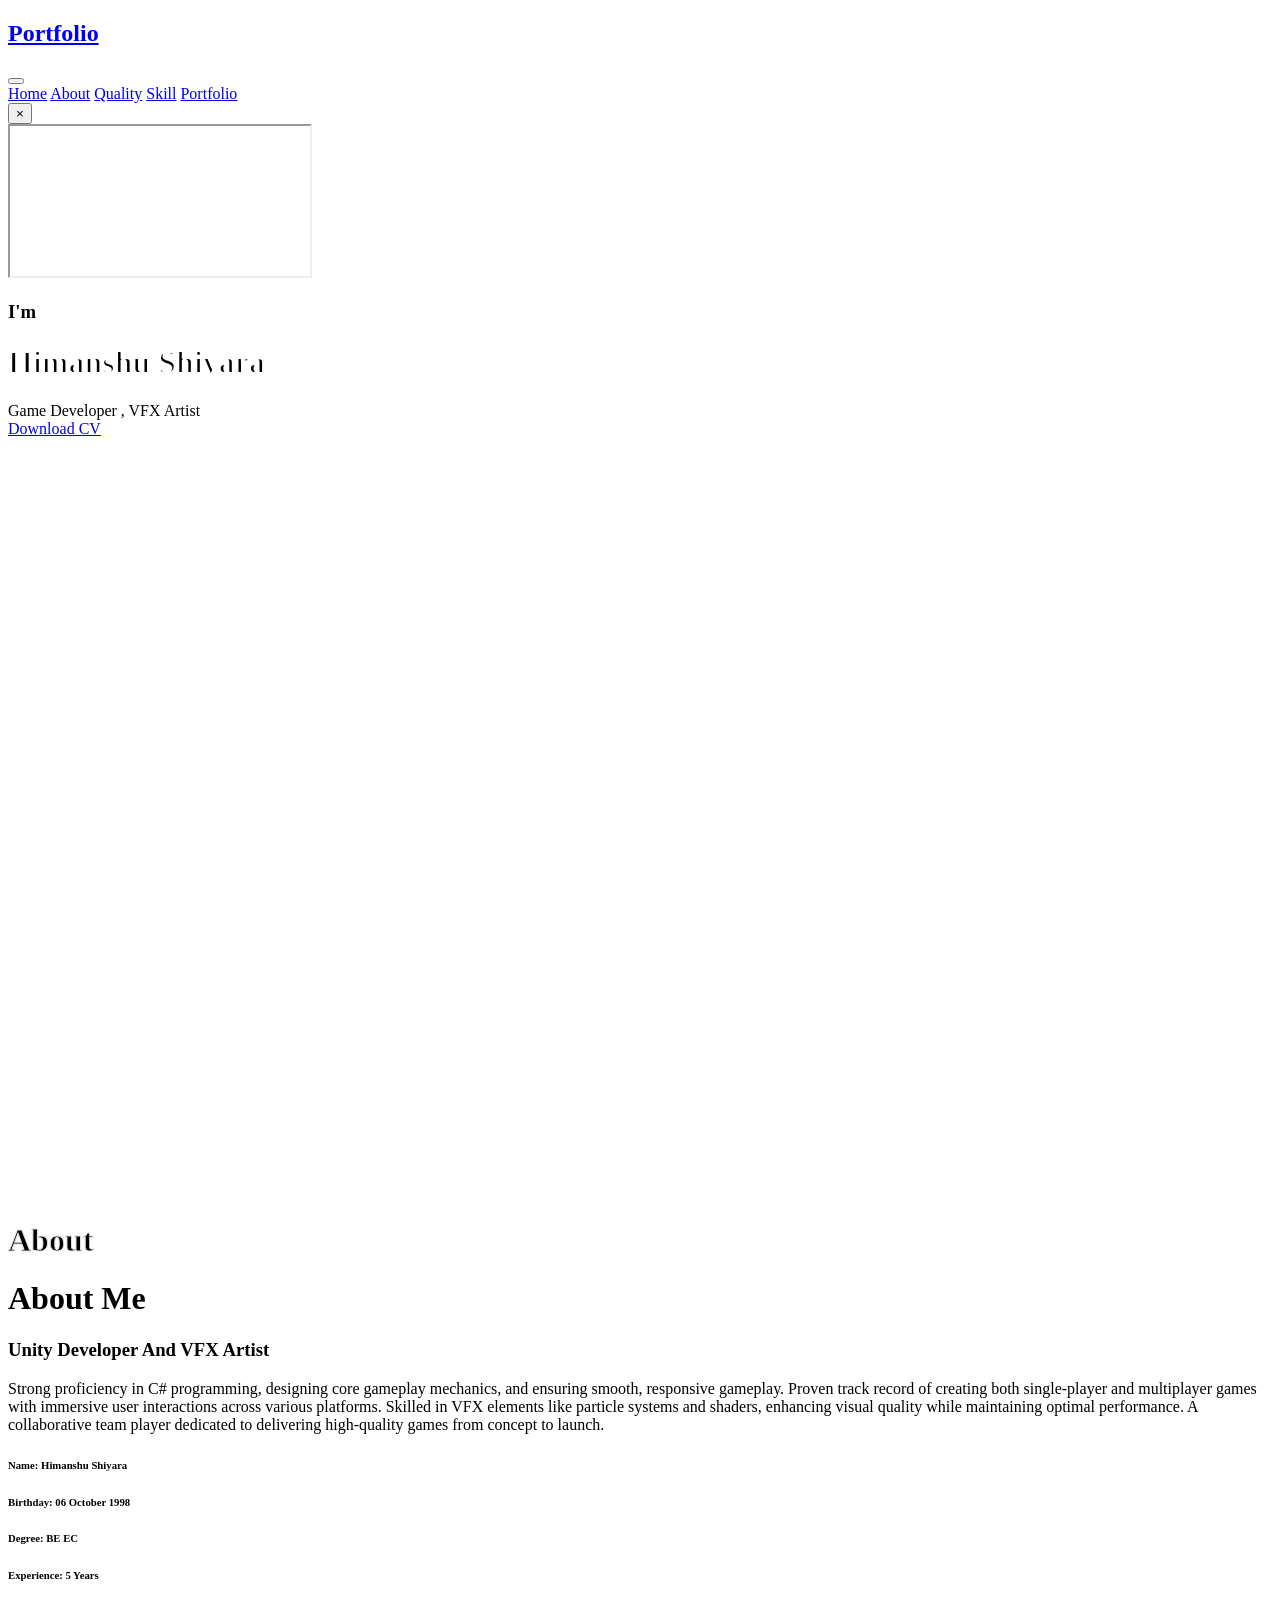
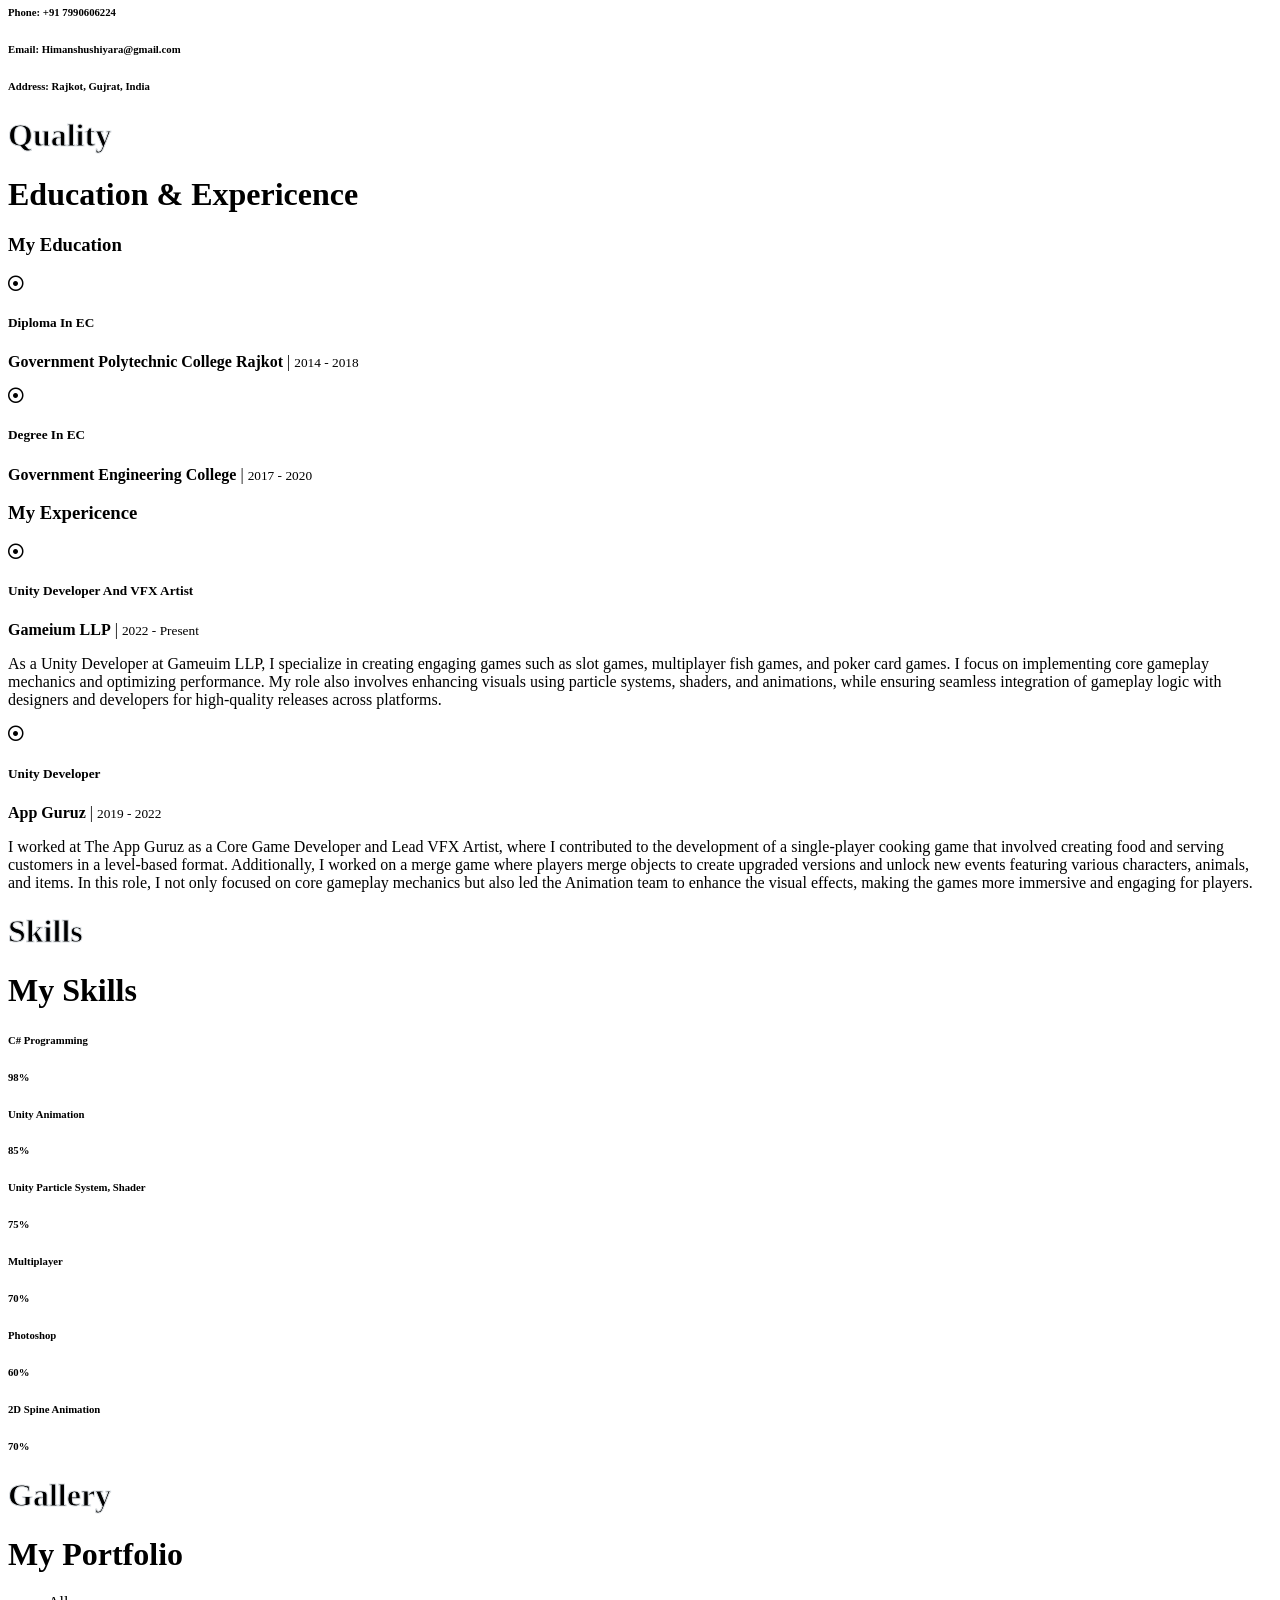
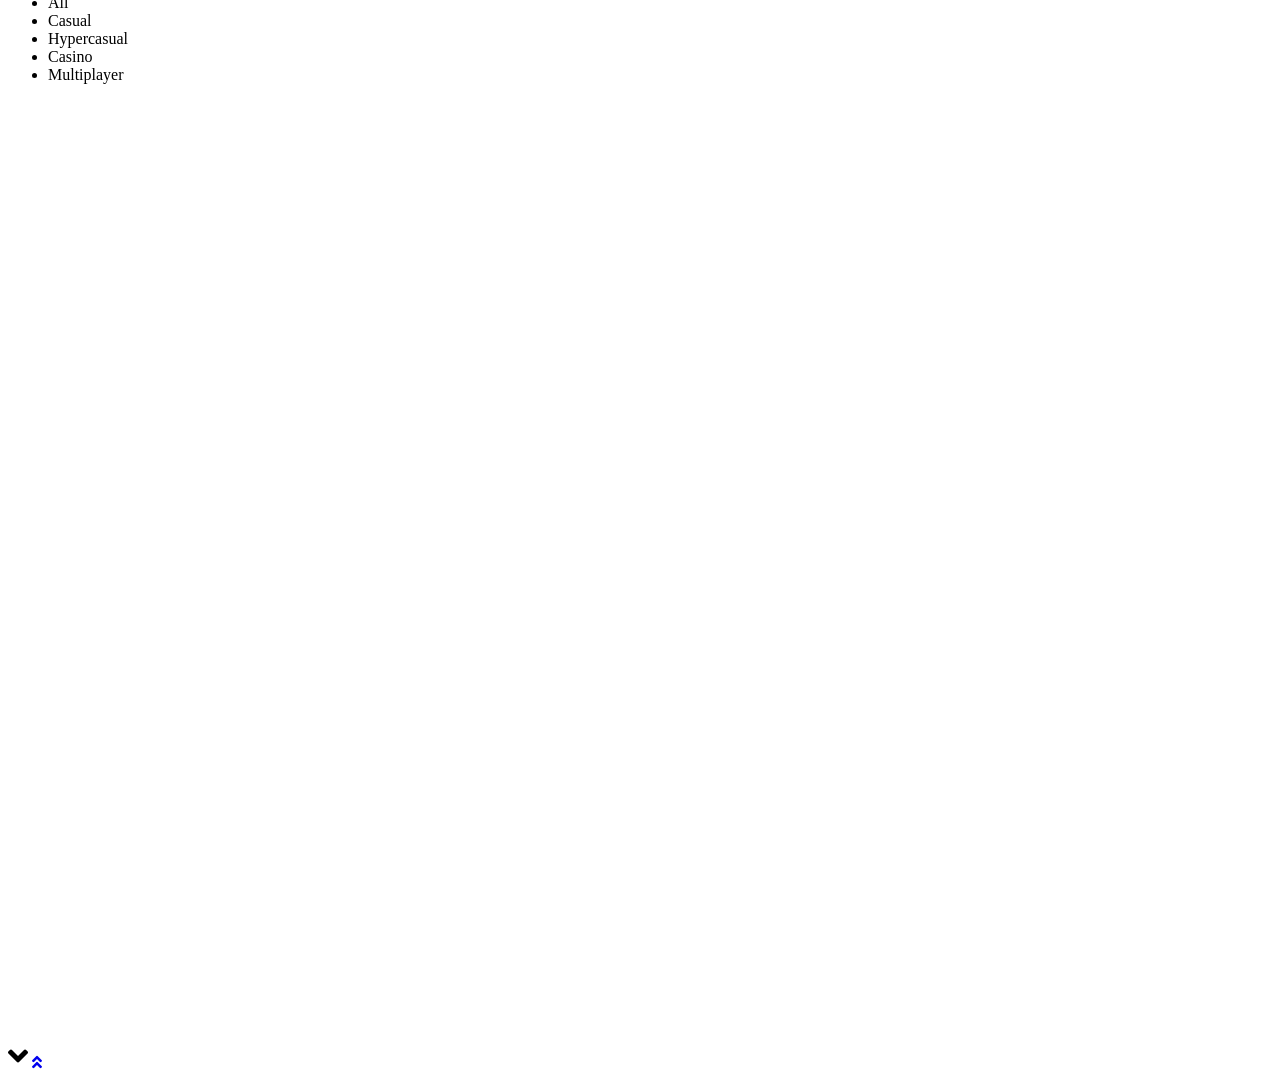
==== index.html @ 70da150f "Update index.html" ====
<!DOCTYPE html>
<html lang="en">

<head>


    <meta charset="utf-8">
    <title>Portfolio</title>
    <meta content="width=device-width, initial-scale=1.0" name="viewport">
    <meta content="Free HTML Templates" name="keywords">
    <meta content="Free HTML Templates" name="description">

    <!-- Favicon -->
    <link href="img/favicon.ico" rel="icon">

    <!-- Google Web Fonts -->
    <link rel="preconnect" href="https://fonts.gstatic.com">
    <link href="https://fonts.googleapis.com/css2?family=Roboto:wght@300;400;500;700;900&display=swap" rel="stylesheet">

    <!-- Font Awesome -->
    <link href="https://cdnjs.cloudflare.com/ajax/libs/font-awesome/5.10.0/css/all.min.css" rel="stylesheet">

    <!-- Libraries Stylesheet -->
    <link href="lib/owlcarousel/assets/owl.carousel.min.css" rel="stylesheet">
    <link href="lib/lightbox/css/lightbox.min.css" rel="stylesheet">

    <!-- Customized Bootstrap Stylesheet -->
    <link href="css/style.css" rel="stylesheet">
</head>

<body data-spy="scroll" data-target=".navbar" data-offset="51">
    <!-- Navbar Start -->
    <nav class="navbar fixed-top shadow-sm navbar-expand-lg bg-light navbar-light py-3 py-lg-0 px-lg-5">
        <a href="index.html" class="navbar-brand ml-lg-3">
            <h1 class="m-0 display-5"><span class="text-primary">Portfolio</h1>
        </a>
        <button type="button" class="navbar-toggler" data-toggle="collapse" data-target="#navbarCollapse">
            <span class="navbar-toggler-icon"></span>
        </button>
        <div class="collapse navbar-collapse px-lg-3" id="navbarCollapse">
            <div class="navbar-nav m-auto py-0">
                <a href="#home" class="nav-item nav-link active">Home</a>
                <a href="#about" class="nav-item nav-link">About</a>
                <a href="#qualification" class="nav-item nav-link">Quality</a>
                <a href="#skill" class="nav-item nav-link">Skill</a>
                <a href="#portfolio" class="nav-item nav-link">Portfolio</a>
            </div>
        </div>
    </nav>
    <!-- Navbar End -->
    <!-- Video Modal Start -->
    <div class="modal fade" id="videoModal" tabindex="-1" role="dialog" aria-labelledby="exampleModalLabel" aria-hidden="true">
        <div class="modal-dialog" role="document">
            <div class="modal-content">
                <div class="modal-body">
                    <button type="button" class="close" data-dismiss="modal" aria-label="Close">
                        <span aria-hidden="true">&times;</span>
                    </button>
                    <!-- 16:9 aspect ratio -->
                    <div class="embed-responsive embed-responsive-16by9">
                        <iframe class="embed-responsive-item" src="" id="video" allowscriptaccess="always" allow="autoplay"></iframe>
                    </div>
                </div>
            </div>
        </div>
    </div>
    <!-- Video Modal End -->
    <!-- Header Start -->
<div class="container-fluid bg-primary d-flex align-items-center mb-5 py-5" id="home" style="min-height: 100vh;">        
    <div class="container">            
        <div class="row align-items-center">                
            <div class="col-lg-7 text-center text-lg-left">                    
                <h3 class="text-white font-weight-normal mb-3">I'm</h3>                    
                <h1 class="display-3 text-uppercase text-primary mb-2" style="-webkit-text-stroke: 2px #ffffff;">Himanshu Shiyara</h1>                    
                <h1 class="typed-text-output d-inline font-weight-lighter text-white"></h1>                    
                <div class="typed-text d-none">Game Developer , VFX Artist</div>                    
                <div class="d-flex align-items-center justify-content-center justify-content-lg-start pt-5">                        
                    <a href="https://drive.google.com/file/d/1J0lZln_-D2LvkwOVdBNFD8uzKYCHJwpT/view?usp=sharing" class="btn btn-outline-light mr-5" target="_blank" download="Himanshu_Shiyara_CV.pdf">Download CV</a>
                </div>                
            </div>            
        </div>        
    </div>    
</div>
    <!-- Header End -->
    <!-- About Start -->
    <div class="container-fluid py-5" id="about">
        <div class="container">
            <div class="position-relative d-flex align-items-center justify-content-center">
                <h1 class="display-1 text-uppercase text-white" style="-webkit-text-stroke: 1px #dee2e6;">About</h1>
                <h1 class="position-absolute text-uppercase text-primary">About Me</h1>
            </div>
            <div class="position-relative d-flex align-items-center justify-content-center">

                <div class="col-lg-7">
                    <h3 class="mb-4">Unity Developer And VFX Artist</h3>
                    <p>Strong proficiency in C# programming, designing core gameplay mechanics, and ensuring smooth, responsive gameplay. Proven track record of creating both single-player and multiplayer games with immersive user interactions across various platforms. Skilled in VFX elements like particle systems and shaders, enhancing visual quality while maintaining optimal performance. A collaborative team player dedicated to delivering high-quality games from concept to launch.</p>
                    <div class="row mb-3">
                        <div class="col-sm-6 py-2"><h6>Name: <span class="text-secondary">Himanshu Shiyara</span></h6></div>
                        <div class="col-sm-6 py-2"><h6>Birthday: <span class="text-secondary">06 October 1998</span></h6></div>
                        <div class="col-sm-6 py-2"><h6>Degree: <span class="text-secondary">BE EC</span></h6></div>
                        <div class="col-sm-6 py-2"><h6>Experience: <span class="text-secondary">5 Years</span></h6></div>
                        <div class="col-sm-6 py-2"><h6>Phone: <span class="text-secondary">+91 7990606224</span></h6></div>
                        <div class="col-sm-6 py-2"><h6>Email: <span class="text-secondary">Himanshushiyara@gmail.com</span></h6></div>
                        <div class="col-sm-6 py-2"><h6>Address: <span class="text-secondary">Rajkot, Gujrat, India</span></h6></div>
                    </div>
                </div>
            </div>
        </div>
    </div>
    <!-- About End -->
    <!-- Qualification Start -->
    <div class="container-fluid py-5" id="qualification">
        <div class="container">
            <div class="position-relative d-flex align-items-center justify-content-center">
                <h1 class="display-1 text-uppercase text-white" style="-webkit-text-stroke: 1px #dee2e6;">Quality</h1>
                <h1 class="position-absolute text-uppercase text-primary">Education & Expericence</h1>
            </div>
            <div class="row align-items-center">
                <div class="col-lg-6">
                    <h3 class="mb-4">My Education</h3>
                    <div class="border-left border-primary pt-2 pl-4 ml-2">
                        <div class="position-relative mb-4">
                            <i class="far fa-dot-circle text-primary position-absolute" style="top: 2px; left: -32px;"></i>
                            <h5 class="font-weight-bold mb-1">Diploma In EC</h5>
                            <p class="mb-2"><strong>Government Polytechnic College Rajkot</strong> | <small>2014 - 2018</small></p>
                        </div>
                        <div class="position-relative mb-4">
                            <i class="far fa-dot-circle text-primary position-absolute" style="top: 2px; left: -32px;"></i>
                            <h5 class="font-weight-bold mb-1">Degree In EC</h5>
                            <p class="mb-2"><strong>Government Engineering College </strong> | <small>2017 - 2020</small></p>
                        </div>
                    </div>
                </div>
                <div class="col-lg-6">
                    <h3 class="mb-4">My Expericence</h3>
                    <div class="border-left border-primary pt-2 pl-4 ml-2">

                        <div class="position-relative mb-4">
                            <i class="far fa-dot-circle text-primary position-absolute" style="top: 2px; left: -32px;"></i>
                            <h5 class="font-weight-bold mb-1">Unity Developer And VFX Artist</h5>
                            <p class="mb-2"><strong>Gameium LLP</strong> | <small>2022 - Present</small></p>
                            <p>
                                As a Unity Developer at Gameuim LLP, I specialize in creating engaging games such as slot games,
                                multiplayer fish games, and poker card games. I focus on implementing core gameplay mechanics
                                and optimizing performance. My role also involves enhancing visuals using particle systems,
                                shaders, and animations, while ensuring seamless integration of gameplay logic with designers and
                                developers for high-quality releases across platforms.
                            </p>
                        </div>
                        <div class="position-relative mb-4">
                            <i class="far fa-dot-circle text-primary position-absolute" style="top: 2px; left: -32px;"></i>
                            <h5 class="font-weight-bold mb-1">Unity Developer</h5>
                            <p class="mb-2"><strong>App Guruz</strong> | <small>2019 - 2022</small></p>
                            <p>
                                I worked at The App Guruz as a Core Game Developer and Lead VFX Artist, where I contributed to
                                the development of a single-player cooking game that involved creating food and serving customers
                                in a level-based format. Additionally, I worked on a merge game where players merge objects to
                                create upgraded versions and unlock new events featuring various characters, animals, and items. In
                                this role, I not only focused on core gameplay mechanics but also led the Animation team to
                                enhance the visual effects, making the games more immersive and engaging for players.
                            </p>
                        </div>
                    </div>
                </div>
            </div>
        </div>
    </div>
    <!-- Qualification End -->
    <!-- Skill Start -->
    <div class="container-fluid py-5" id="skill">
        <div class="container">
            <div class="position-relative d-flex align-items-center justify-content-center">
                <h1 class="display-1 text-uppercase text-white" style="-webkit-text-stroke: 1px #dee2e6;">Skills</h1>
                <h1 class="position-absolute text-uppercase text-primary">My Skills</h1>
            </div>
            <div class="row align-items-center">
                <div class="col-md-6">
                    <div class="skill mb-4">
                        <div class="d-flex justify-content-between">
                            <h6 class="font-weight-bold">C# Programming</h6>
                            <h6 class="font-weight-bold">98%</h6>
                        </div>
                        <div class="progress">
                            <div class="progress-bar bg-primary" role="progressbar" aria-valuenow="95" aria-valuemin="0" aria-valuemax="100"></div>
                        </div>
                    </div>
                    <div class="skill mb-4">
                        <div class="d-flex justify-content-between">
                            <h6 class="font-weight-bold">Unity Animation</h6>
                            <h6 class="font-weight-bold">85%</h6>
                        </div>
                        <div class="progress">
                            <div class="progress-bar bg-warning" role="progressbar" aria-valuenow="85" aria-valuemin="0" aria-valuemax="100"></div>
                        </div>
                    </div>
                    <div class="skill mb-4">
                        <div class="d-flex justify-content-between">
                            <h6 class="font-weight-bold">Unity Particle System, Shader</h6>
                            <h6 class="font-weight-bold">75%</h6>
                        </div>
                        <div class="progress">
                            <div class="progress-bar bg-danger" role="progressbar" aria-valuenow="90" aria-valuemin="0" aria-valuemax="100"></div>
                        </div>
                    </div>
                </div>
                <div class="col-md-6">
                    <div class="skill mb-4">
                        <div class="d-flex justify-content-between">
                            <h6 class="font-weight-bold">Multiplayer</h6>
                            <h6 class="font-weight-bold">70%</h6>
                        </div>
                        <div class="progress">
                            <div class="progress-bar bg-danger" role="progressbar" aria-valuenow="70" aria-valuemin="0" aria-valuemax="100"></div>
                        </div>
                    </div>
                    <div class="skill mb-4">
                        <div class="d-flex justify-content-between">
                            <h6 class="font-weight-bold">Photoshop</h6>
                            <h6 class="font-weight-bold">60%</h6>
                        </div>
                        <div class="progress">
                            <div class="progress-bar bg-dark" role="progressbar" aria-valuenow="60" aria-valuemin="0" aria-valuemax="100"></div>
                        </div>
                    </div>
                    <div class="skill mb-4">
                        <div class="d-flex justify-content-between">
                            <h6 class="font-weight-bold">2D Spine Animation</h6>
                            <h6 class="font-weight-bold">70%</h6>
                        </div>
                        <div class="progress">
                            <div class="progress-bar bg-info" role="progressbar" aria-valuenow="70" aria-valuemin="0" aria-valuemax="100"></div>
                        </div>
                    </div>
                </div>
            </div>
        </div>
    </div>


    <!-- Portfolio Start -->
<div class="container-fluid pt-5 pb-3" id="portfolio">
    <div class="container">
        <div class="position-relative d-flex align-items-center justify-content-center">
            <h1 class="display-1 text-uppercase text-white" style="-webkit-text-stroke: 1px #dee2e6;">Gallery</h1>
            <h1 class="position-absolute text-uppercase text-primary">My Portfolio</h1>
        </div>
        <div class="row">
            <div class="col-12 text-center mb-2">
                <ul class="list-inline mb-4" id="portfolio-flters">
                    <li class="btn btn-sm btn-outline-primary m-1 active" data-filter=".All">All</li>
                    <li class="btn btn-sm btn-outline-primary m-1" data-filter=".Casual">Casual</li>
                    <li class="btn btn-sm btn-outline-primary m-1" data-filter=".Hypercasual">Hypercasual</li>
                    <li class="btn btn-sm btn-outline-primary m-1" data-filter=".Casino">Casino</li>
                    <li class="btn btn-sm btn-outline-primary m-1" data-filter=".Multiplayer">Multiplayer</li>
                </ul>
            </div>
        </div>

        <!-- Portfolio Container with Flexbox -->
        <div class="row portfolio-container d-flex flex-wrap">
            <!-- Portfolio Items as Flex Children -->
            <div class="row-lg-4 row-md-6 mb-4 portfolio-item Multiplayer All">
                <ul class="list-inline mb-4" id="portfolio-flters">
                    <iframe src="https://www.youtube.com/embed/hl0tz3163vQ" frameborder="0" allow="accelerometer; autoplay; encrypted-media; gyroscope; picture-in-picture" allowfullscreen></iframe>
                    <iframe src="https://www.youtube.com/embed/Oh1gzRQcsuY" frameborder="0" allow="accelerometer; autoplay; encrypted-media; gyroscope; picture-in-picture" allowfullscreen></iframe>
                </ul>
            </div>

            <div class="row-lg-4 row-md-6 mb-4 portfolio-item Casino All">
                <div class="position-relative overflow-hidden mb-2">
                    <iframe src="https://www.youtube.com/embed/G5pBg2vddzo" frameborder="0" allow="accelerometer; autoplay; encrypted-media; gyroscope; picture-in-picture" allowfullscreen></iframe>
                    <iframe src="https://www.youtube.com/embed/8D8YgmX7jjA" frameborder="0" allow="accelerometer; autoplay; encrypted-media; gyroscope; picture-in-picture" allowfullscreen></iframe>
                    <iframe src="https://www.youtube.com/embed/NeunV8q78Tk" frameborder="0" allow="accelerometer; autoplay; encrypted-media; gyroscope; picture-in-picture" allowfullscreen></iframe>
                    <iframe src="https://www.youtube.com/embed/bcQnWN162F4" frameborder="0" allow="accelerometer; autoplay; encrypted-media; gyroscope; picture-in-picture" allowfullscreen></iframe>
                    <iframe src="https://www.youtube.com/embed/xKIC9XQpIis" frameborder="0" allow="accelerometer; autoplay; encrypted-media; gyroscope; picture-in-picture" allowfullscreen></iframe>
                </div>
            </div>
                <!-- Portfolio Item 3 -->
                <div class="row-lg-4 row-md-6 mb-4 portfolio-item Hypercasual All">
                    <div class="position-relative overflow-hidden mb-2">
                        <!-- Embed YouTube Video -->
                        <iframe  src="https://www.youtube.com/embed/lp00xddJ2as" frameborder="0" allow="accelerometer; autoplay; encrypted-media; gyroscope; picture-in-picture" allowfullscreen> </iframe>
                        <iframe  src="https://www.youtube.com/embed/x7V9x7FC2J8" frameborder="0" allow="accelerometer; autoplay; encrypted-media; gyroscope; picture-in-picture" allowfullscreen> </iframe>
                        <iframe  src="https://www.youtube.com/embed/LGgkUQCjKAc" frameborder="0" allow="accelerometer; autoplay; encrypted-media; gyroscope; picture-in-picture" allowfullscreen> </iframe>
                        <iframe  src="https://www.youtube.com/embed/LhSM2yHm-EM" frameborder="0" allow="accelerometer; autoplay; encrypted-media; gyroscope; picture-in-picture" allowfullscreen> </iframe>
                        <iframe  src="https://www.youtube.com/embed/BggkkSVJPyA" frameborder="0" allow="accelerometer; autoplay; encrypted-media; gyroscope; picture-in-picture" allowfullscreen> </iframe>
                        <iframe  src="https://www.youtube.com/embed/V85j3dMAl0M" frameborder="0" allow="accelerometer; autoplay; encrypted-media; gyroscope; picture-in-picture" allowfullscreen> </iframe>

                    </div>
                </div>
                <!-- Add more items as needed by following the same structure --> <!-- Portfolio Item 3 -->
                <div class="row-lg-4 row-md-6 mb-4 portfolio-item Casual All">
                    <div class="position-relative overflow-hidden mb-2">
                        <!-- Embed YouTube Video -->
                        <iframe  src="https://www.youtube.com/embed/zL8SbSOCcPs?si=KXa7X7aSrMO8A3h1" frameborder="0" allow="accelerometer; autoplay; encrypted-media; gyroscope; picture-in-picture" allowfullscreen> </iframe>
                        <iframe  src="https://www.youtube.com/embed/sbtTQT7VTJQ?si=kXgO7NOk0iCbBti5" frameborder="0" allow="accelerometer; autoplay; encrypted-media; gyroscope; picture-in-picture" allowfullscreen> </iframe>
                        <iframe  src="https://www.youtube.com/embed/_hOMFJa5Asw?si=vwMWGW6E2B9unvlW" frameborder="0" allow="accelerometer; autoplay; encrypted-media; gyroscope; picture-in-picture" allowfullscreen> </iframe>
                        <iframe  src="https://www.youtube.com/embed/y4h5Njnmz08" frameborder="0" allow="accelerometer; autoplay; encrypted-media; gyroscope; picture-in-picture" allowfullscreen> </iframe>

                    </div>
                </div>
                <!-- Add more items as needed by following the same structure -->
            </div>
        </div>
    </div>
    <!-- Portfolio End -->
    <!-- Scroll to Bottom -->
    <i class="fa fa-2x fa-angle-down text-white scroll-to-bottom"></i>

    <!-- Back to Top -->
    <a href="#" class="btn btn-outline-dark px-0 back-to-top"><i class="fa fa-angle-double-up"></i></a>


    <!-- JavaScript Libraries -->
    <script src="https://code.jquery.com/jquery-3.4.1.min.js"></script>
    <script src="https://stackpath.bootstrapcdn.com/bootstrap/4.4.1/js/bootstrap.bundle.min.js"></script>
    <script src="lib/typed/typed.min.js"></script>
    <script src="lib/easing/easing.min.js"></script>
    <script src="lib/waypoints/waypoints.min.js"></script>
    <script src="lib/owlcarousel/owl.carousel.min.js"></script>
    <script src="lib/isotope/isotope.pkgd.min.js"></script>
    <script src="lib/lightbox/js/lightbox.min.js"></script>

    <!-- Contact Javascript File -->
    <script src="mail/jqBootstrapValidation.min.js"></script>
    <script src="mail/contact.js"></script>

    <!-- Template Javascript -->
    <script src="js/main.js"></script>
</body>

</html>
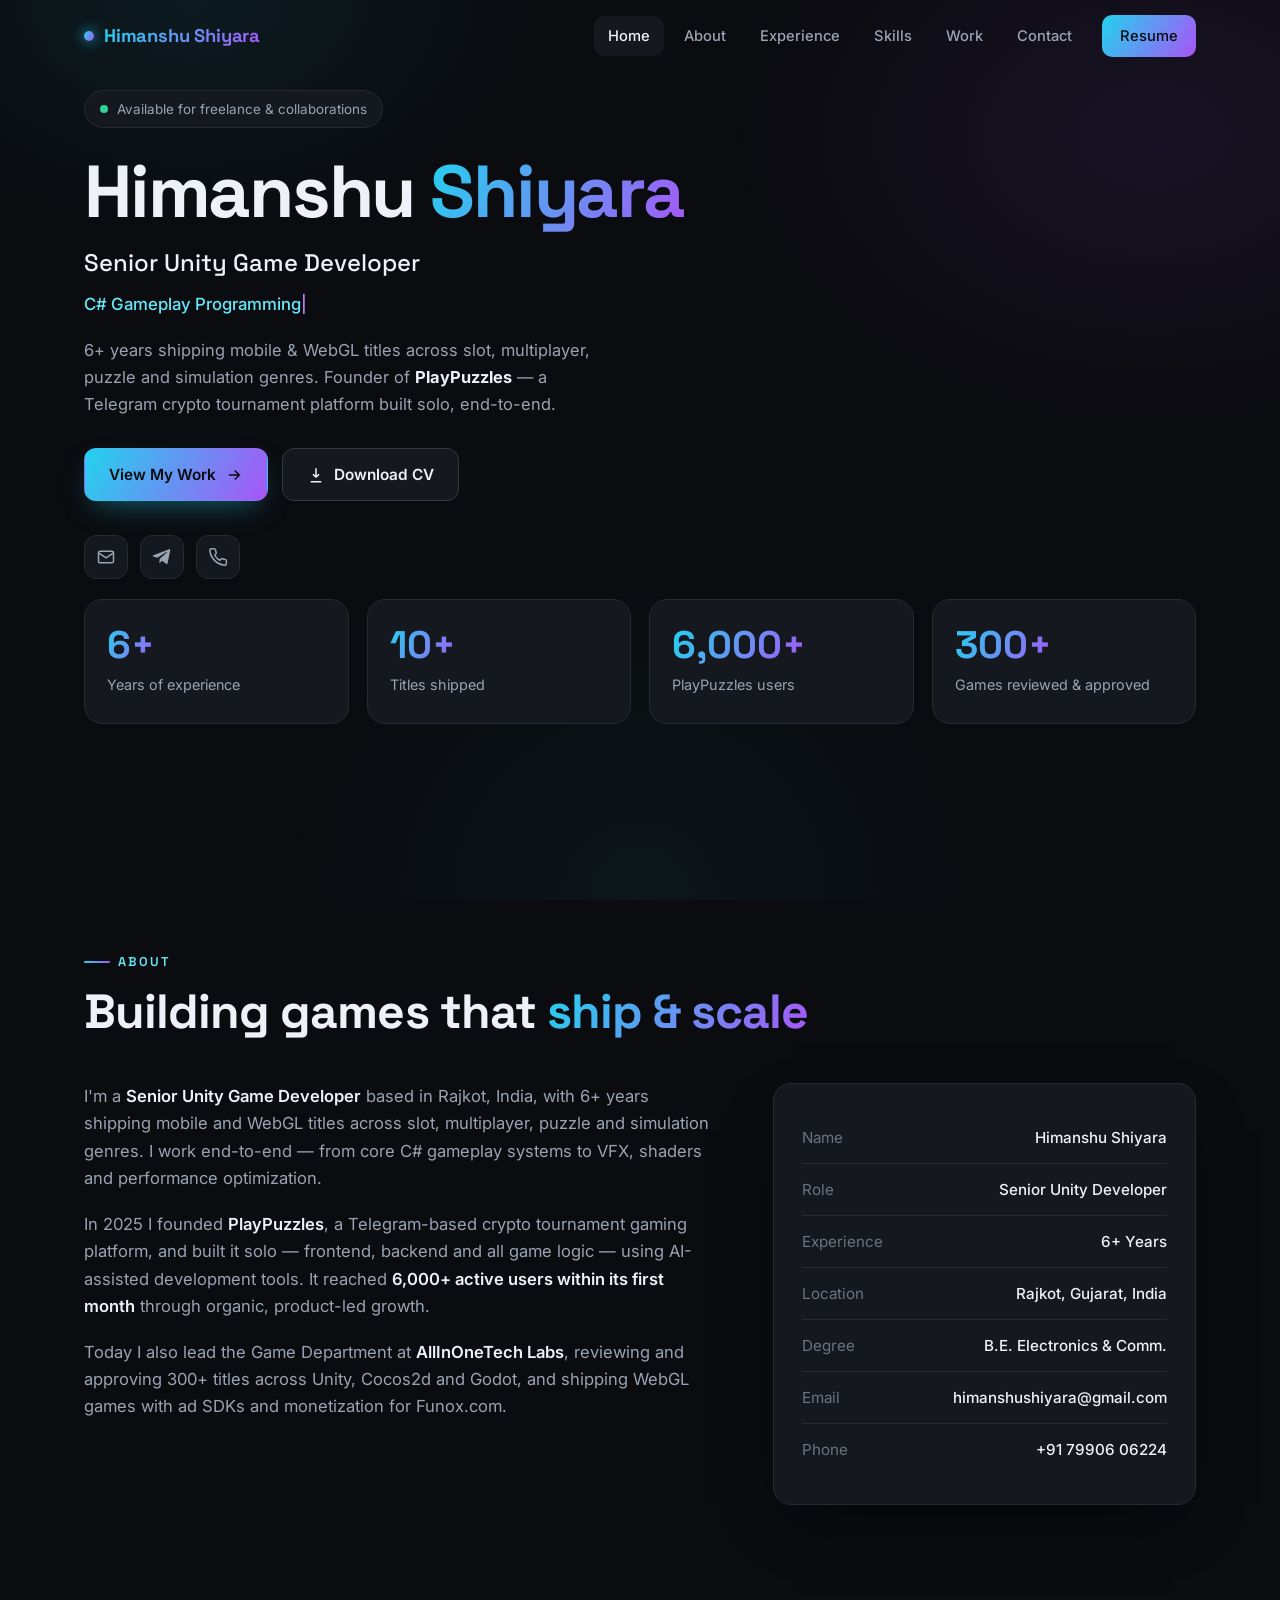
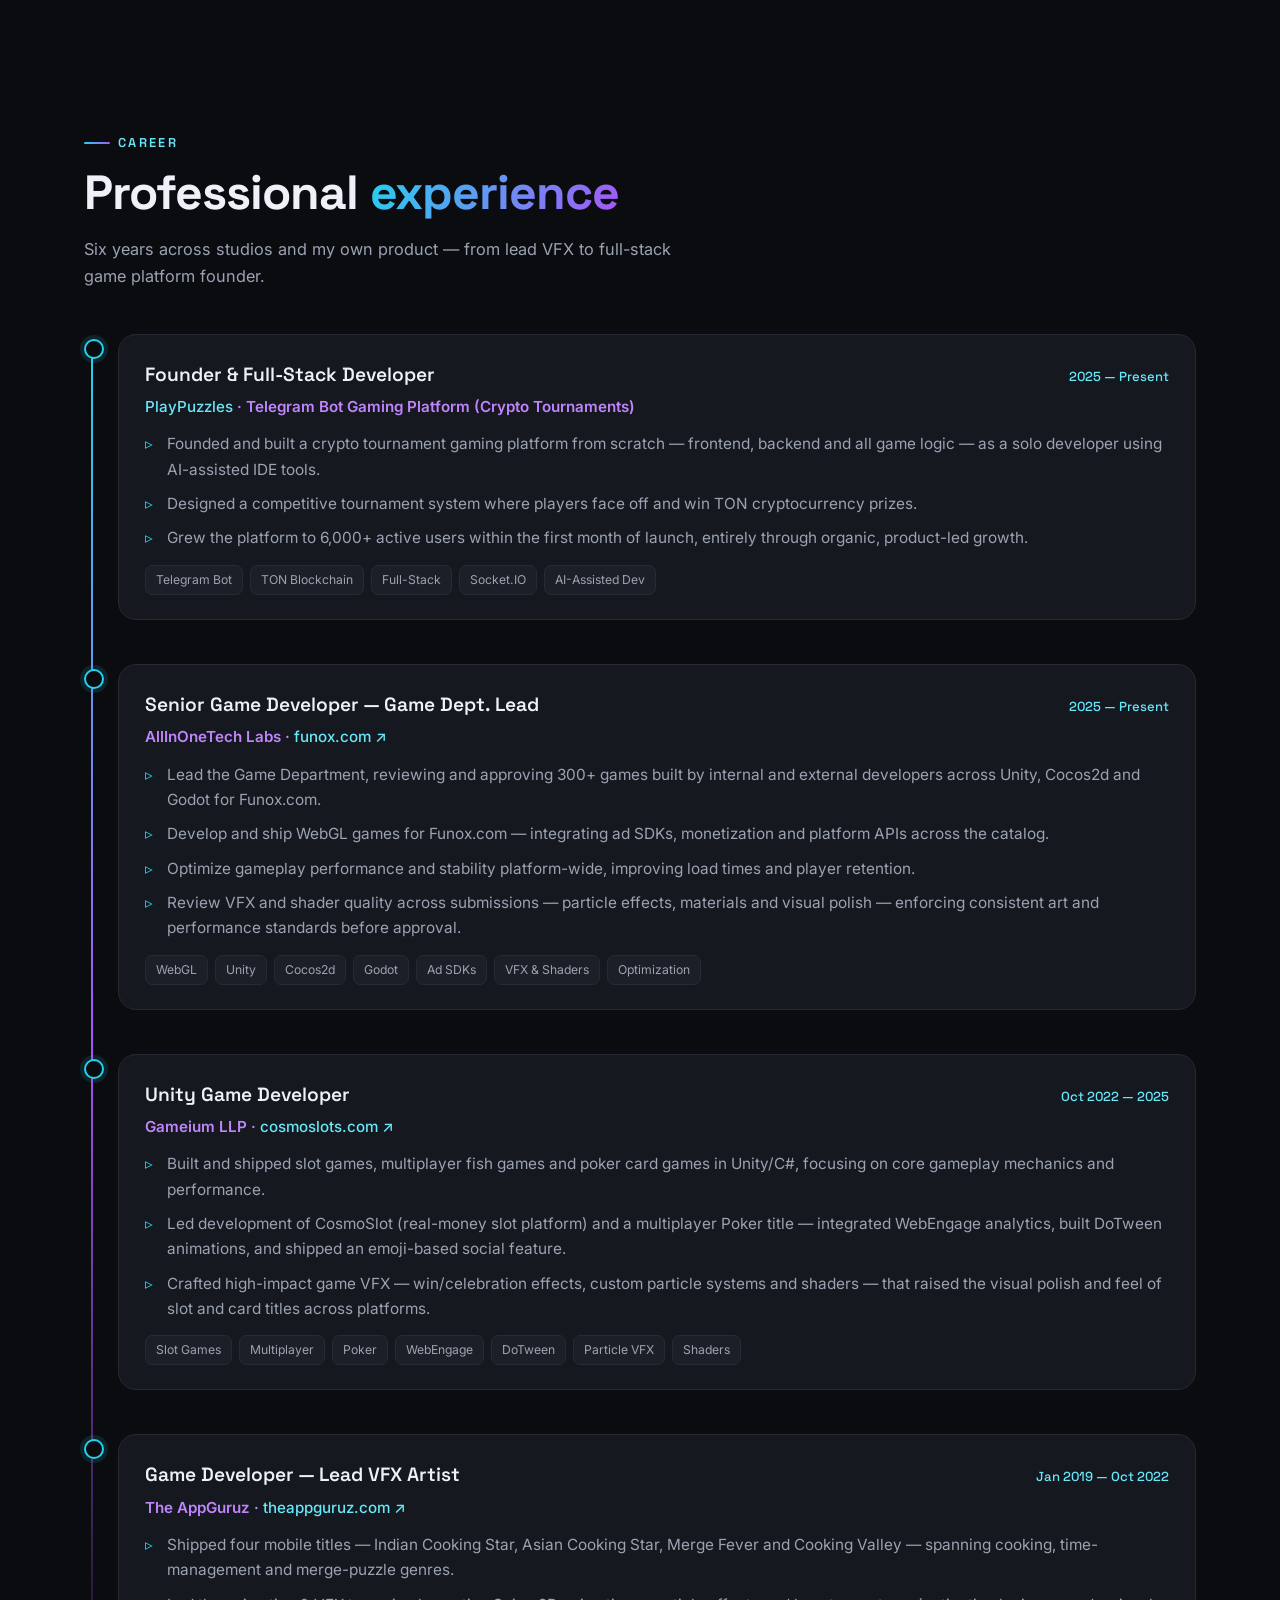
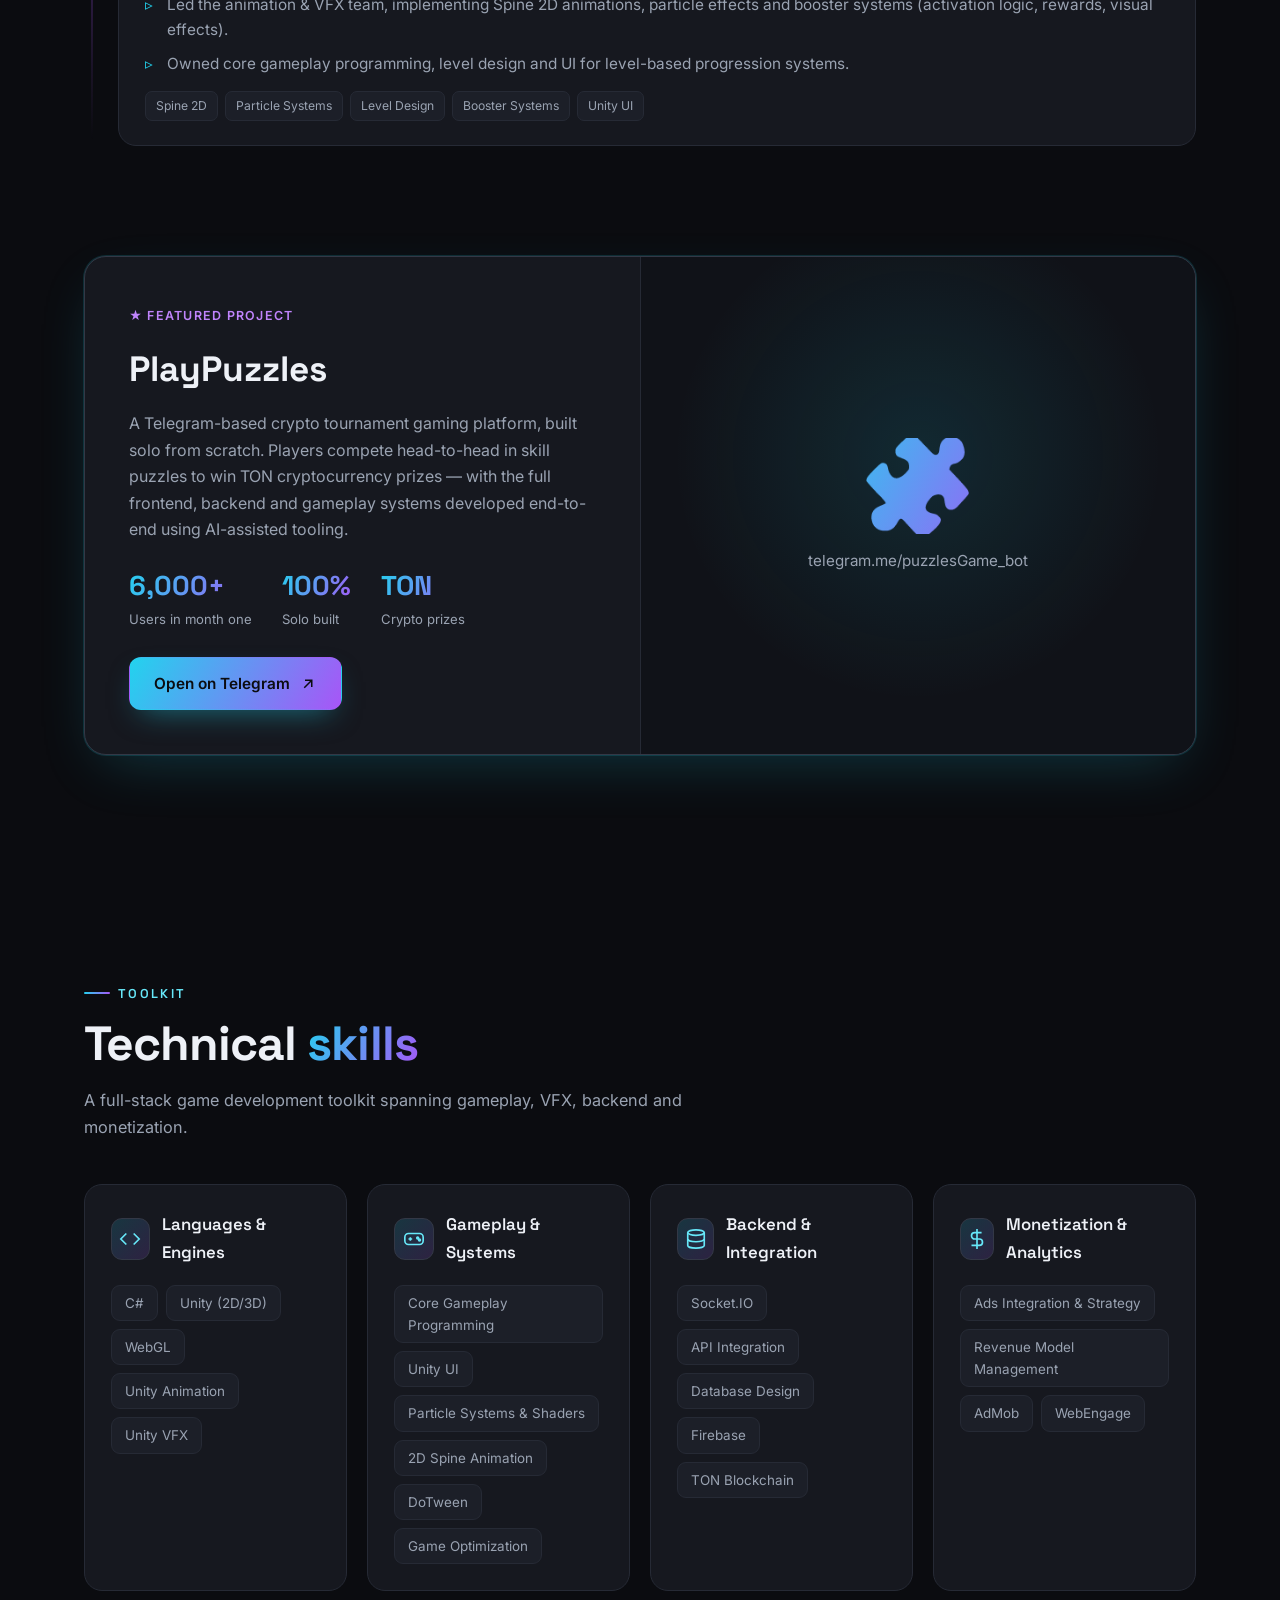
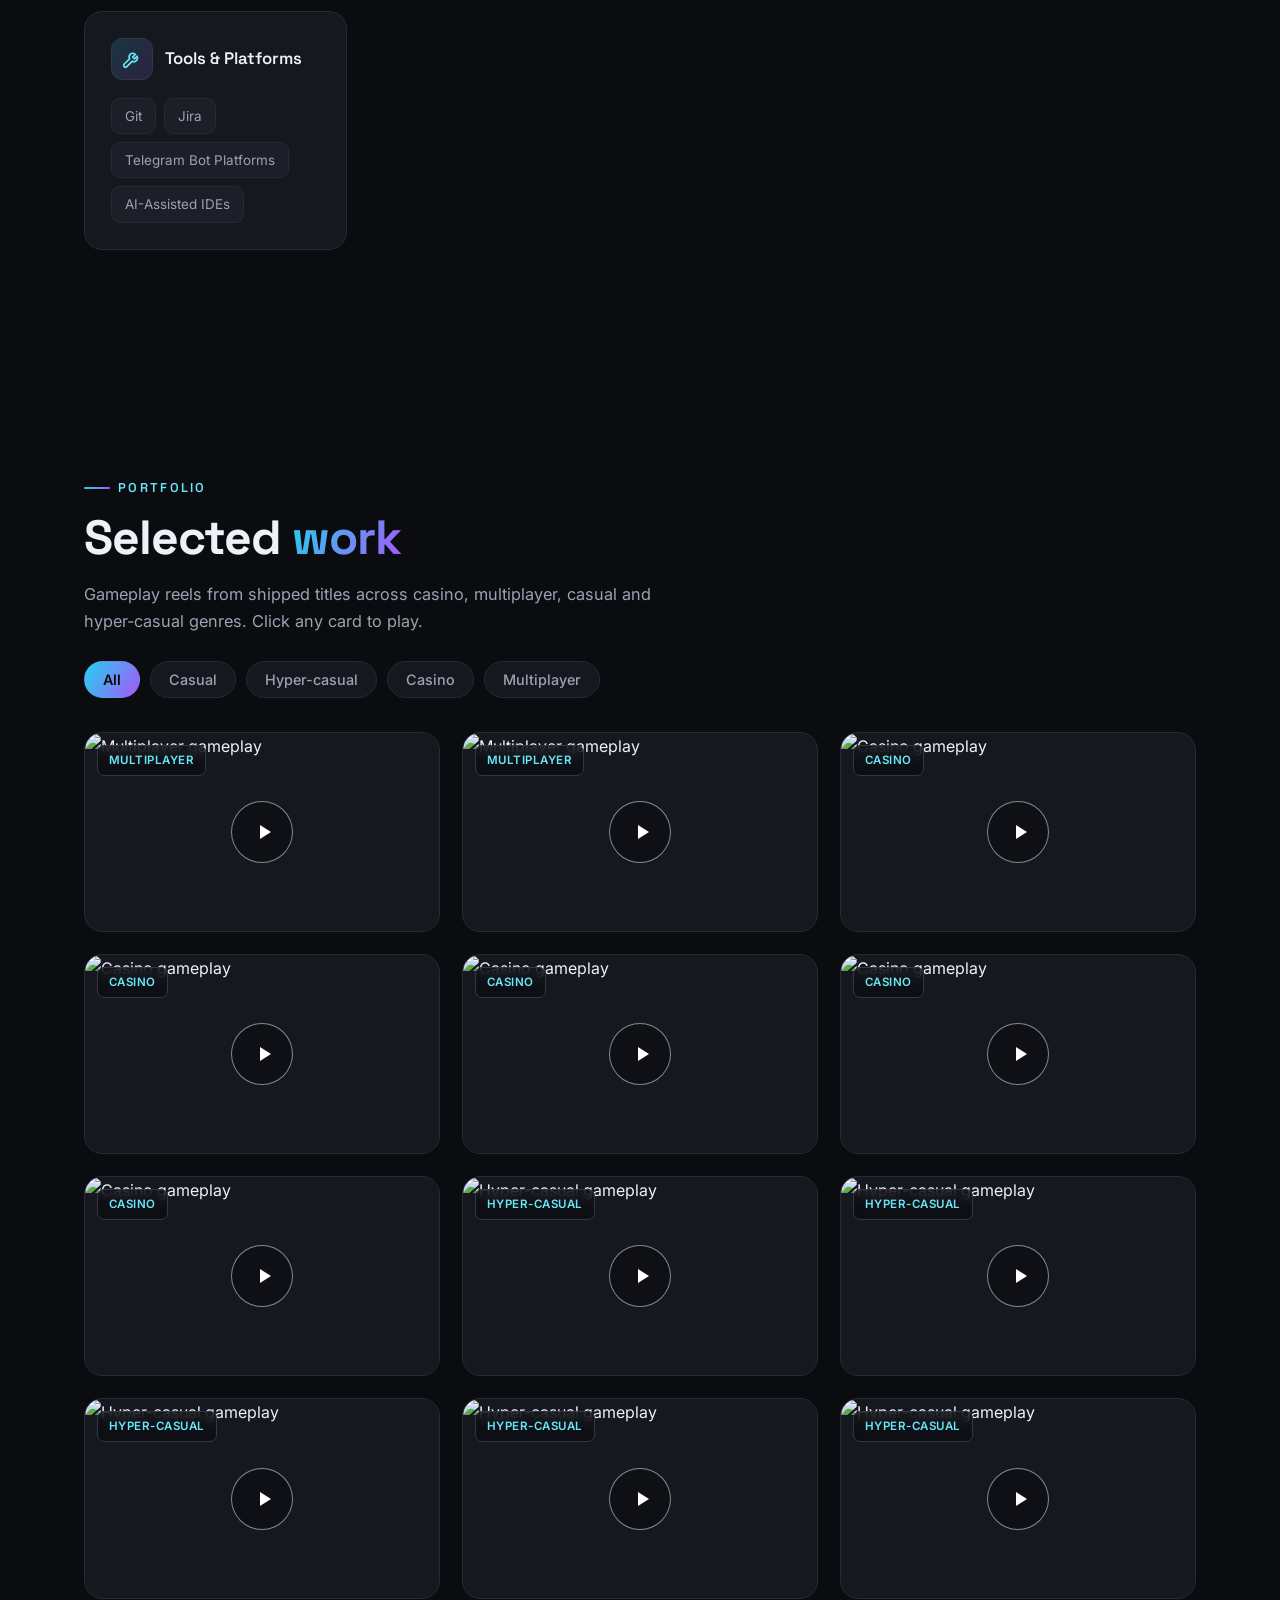
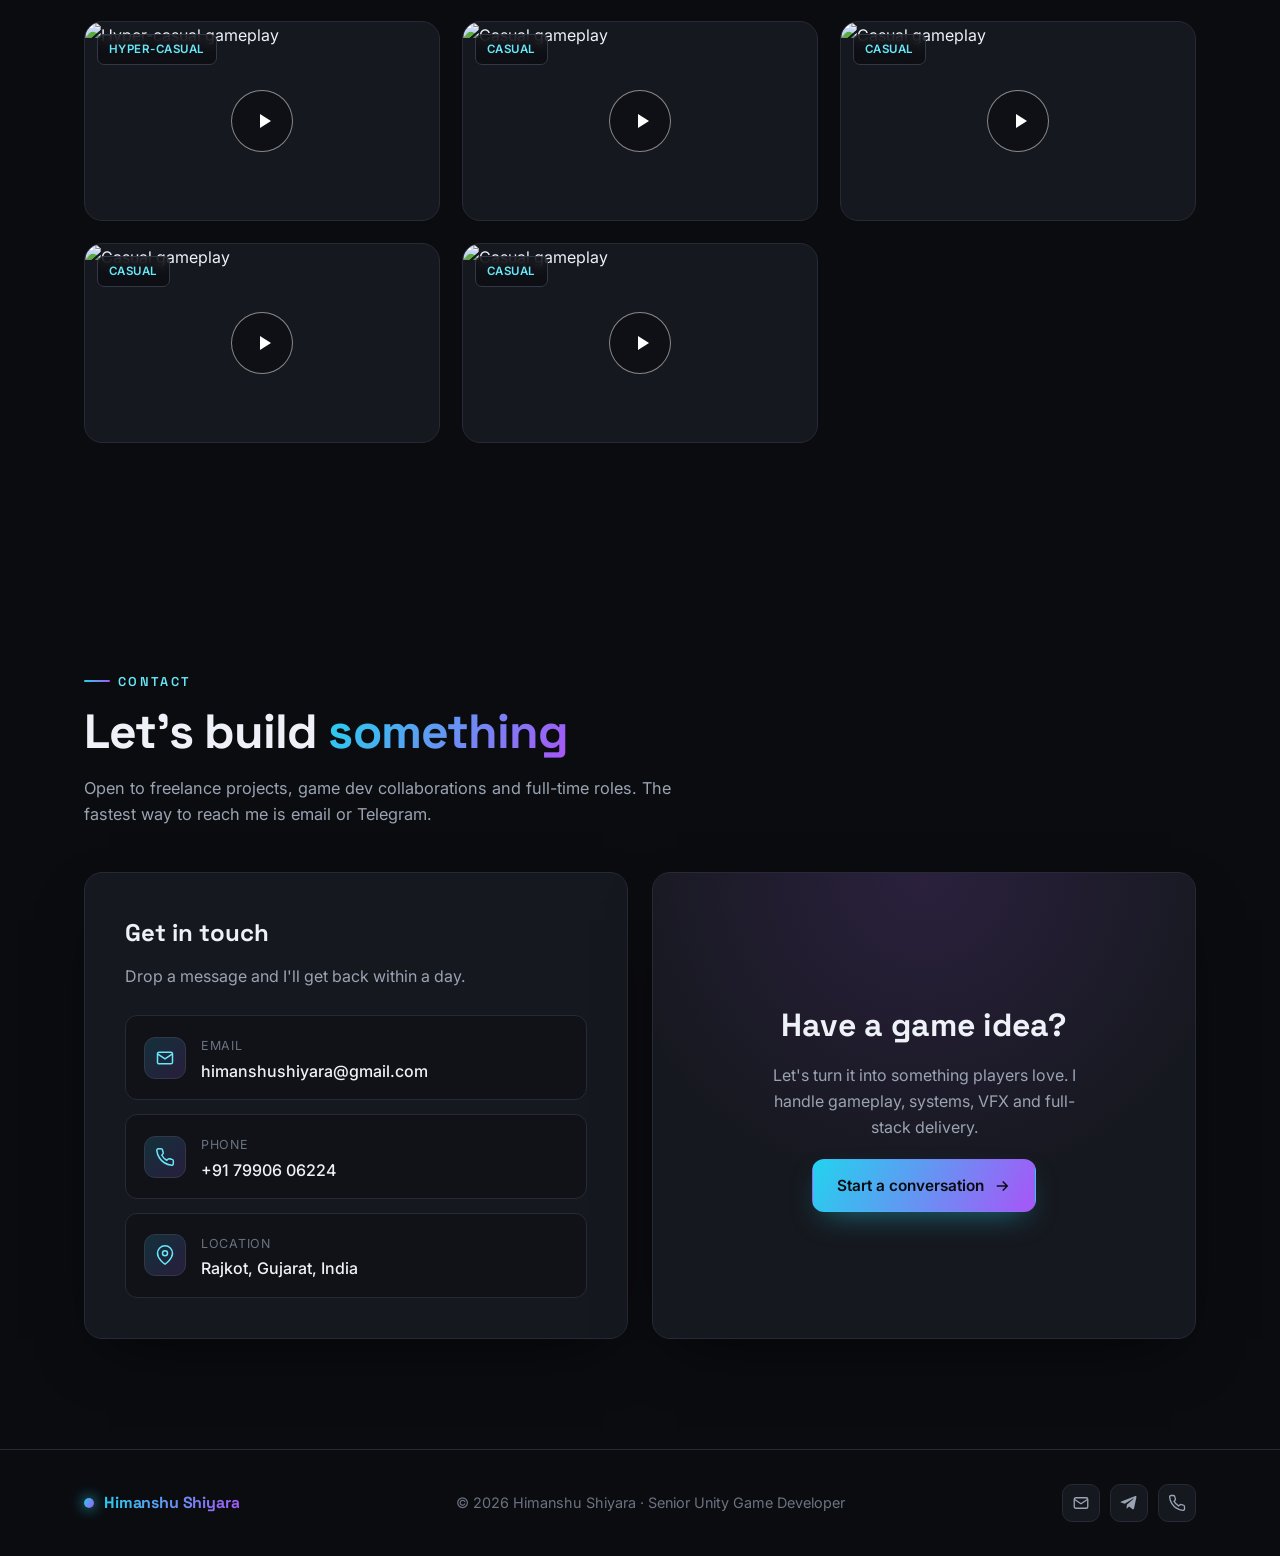
==== commit 5a47a8a5: "Add files via upload" ====
--- a/index.html
+++ b/index.html
@@ -1,332 +1,361 @@
-<!DOCTYPE html>
-<html lang="en">
-
-<head>
-
-
-    <meta charset="utf-8">
-    <title>Portfolio</title>
-    <meta content="width=device-width, initial-scale=1.0" name="viewport">
-    <meta content="Free HTML Templates" name="keywords">
-    <meta content="Free HTML Templates" name="description">
-
-    <!-- Favicon -->
-    <link href="img/favicon.ico" rel="icon">
-
-    <!-- Google Web Fonts -->
-    <link rel="preconnect" href="https://fonts.gstatic.com">
-    <link href="https://fonts.googleapis.com/css2?family=Roboto:wght@300;400;500;700;900&display=swap" rel="stylesheet">
-
-    <!-- Font Awesome -->
-    <link href="https://cdnjs.cloudflare.com/ajax/libs/font-awesome/5.10.0/css/all.min.css" rel="stylesheet">
-
-    <!-- Libraries Stylesheet -->
-    <link href="lib/owlcarousel/assets/owl.carousel.min.css" rel="stylesheet">
-    <link href="lib/lightbox/css/lightbox.min.css" rel="stylesheet">
-
-    <!-- Customized Bootstrap Stylesheet -->
-    <link href="css/style.css" rel="stylesheet">
-</head>
-
-<body data-spy="scroll" data-target=".navbar" data-offset="51">
-    <!-- Navbar Start -->
-    <nav class="navbar fixed-top shadow-sm navbar-expand-lg bg-light navbar-light py-3 py-lg-0 px-lg-5">
-        <a href="index.html" class="navbar-brand ml-lg-3">
-            <h1 class="m-0 display-5"><span class="text-primary">Portfolio</h1>
-        </a>
-        <button type="button" class="navbar-toggler" data-toggle="collapse" data-target="#navbarCollapse">
-            <span class="navbar-toggler-icon"></span>
-        </button>
-        <div class="collapse navbar-collapse px-lg-3" id="navbarCollapse">
-            <div class="navbar-nav m-auto py-0">
-                <a href="#home" class="nav-item nav-link active">Home</a>
-                <a href="#about" class="nav-item nav-link">About</a>
-                <a href="#qualification" class="nav-item nav-link">Quality</a>
-                <a href="#skill" class="nav-item nav-link">Skill</a>
-                <a href="#portfolio" class="nav-item nav-link">Portfolio</a>
-            </div>
-        </div>
-    </nav>
-    <!-- Navbar End -->
-    <!-- Video Modal Start -->
-    <div class="modal fade" id="videoModal" tabindex="-1" role="dialog" aria-labelledby="exampleModalLabel" aria-hidden="true">
-        <div class="modal-dialog" role="document">
-            <div class="modal-content">
-                <div class="modal-body">
-                    <button type="button" class="close" data-dismiss="modal" aria-label="Close">
-                        <span aria-hidden="true">&times;</span>
-                    </button>
-                    <!-- 16:9 aspect ratio -->
-                    <div class="embed-responsive embed-responsive-16by9">
-                        <iframe class="embed-responsive-item" src="" id="video" allowscriptaccess="always" allow="autoplay"></iframe>
-                    </div>
-                </div>
-            </div>
-        </div>
-    </div>
-    <!-- Video Modal End -->
-    <!-- Header Start -->
-<div class="container-fluid bg-primary d-flex align-items-center mb-5 py-5" id="home" style="min-height: 100vh;">        
-    <div class="container">            
-        <div class="row align-items-center">                
-            <div class="col-lg-7 text-center text-lg-left">                    
-                <h3 class="text-white font-weight-normal mb-3">I'm</h3>                    
-                <h1 class="display-3 text-uppercase text-primary mb-2" style="-webkit-text-stroke: 2px #ffffff;">Himanshu Shiyara</h1>                    
-                <h1 class="typed-text-output d-inline font-weight-lighter text-white"></h1>                    
-                <div class="typed-text d-none">Game Developer , VFX Artist</div>                    
-                <div class="d-flex align-items-center justify-content-center justify-content-lg-start pt-5">                        
-                    <a href="https://drive.google.com/file/d/1J0lZln_-D2LvkwOVdBNFD8uzKYCHJwpT/view?usp=sharing" class="btn btn-outline-light mr-5" target="_blank" download="Himanshu_Shiyara_CV.pdf">Download CV</a>
-                </div>                
-            </div>            
-        </div>        
-    </div>    
-</div>
-    <!-- Header End -->
-    <!-- About Start -->
-    <div class="container-fluid py-5" id="about">
-        <div class="container">
-            <div class="position-relative d-flex align-items-center justify-content-center">
-                <h1 class="display-1 text-uppercase text-white" style="-webkit-text-stroke: 1px #dee2e6;">About</h1>
-                <h1 class="position-absolute text-uppercase text-primary">About Me</h1>
-            </div>
-            <div class="position-relative d-flex align-items-center justify-content-center">
-
-                <div class="col-lg-7">
-                    <h3 class="mb-4">Unity Developer And VFX Artist</h3>
-                    <p>Strong proficiency in C# programming, designing core gameplay mechanics, and ensuring smooth, responsive gameplay. Proven track record of creating both single-player and multiplayer games with immersive user interactions across various platforms. Skilled in VFX elements like particle systems and shaders, enhancing visual quality while maintaining optimal performance. A collaborative team player dedicated to delivering high-quality games from concept to launch.</p>
-                    <div class="row mb-3">
-                        <div class="col-sm-6 py-2"><h6>Name: <span class="text-secondary">Himanshu Shiyara</span></h6></div>
-                        <div class="col-sm-6 py-2"><h6>Birthday: <span class="text-secondary">06 October 1998</span></h6></div>
-                        <div class="col-sm-6 py-2"><h6>Degree: <span class="text-secondary">BE EC</span></h6></div>
-                        <div class="col-sm-6 py-2"><h6>Experience: <span class="text-secondary">5 Years</span></h6></div>
-                        <div class="col-sm-6 py-2"><h6>Phone: <span class="text-secondary">+91 7990606224</span></h6></div>
-                        <div class="col-sm-6 py-2"><h6>Email: <span class="text-secondary">Himanshushiyara@gmail.com</span></h6></div>
-                        <div class="col-sm-6 py-2"><h6>Address: <span class="text-secondary">Rajkot, Gujrat, India</span></h6></div>
-                    </div>
-                </div>
-            </div>
-        </div>
-    </div>
-    <!-- About End -->
-    <!-- Qualification Start -->
-    <div class="container-fluid py-5" id="qualification">
-        <div class="container">
-            <div class="position-relative d-flex align-items-center justify-content-center">
-                <h1 class="display-1 text-uppercase text-white" style="-webkit-text-stroke: 1px #dee2e6;">Quality</h1>
-                <h1 class="position-absolute text-uppercase text-primary">Education & Expericence</h1>
-            </div>
-            <div class="row align-items-center">
-                <div class="col-lg-6">
-                    <h3 class="mb-4">My Education</h3>
-                    <div class="border-left border-primary pt-2 pl-4 ml-2">
-                        <div class="position-relative mb-4">
-                            <i class="far fa-dot-circle text-primary position-absolute" style="top: 2px; left: -32px;"></i>
-                            <h5 class="font-weight-bold mb-1">Diploma In EC</h5>
-                            <p class="mb-2"><strong>Government Polytechnic College Rajkot</strong> | <small>2014 - 2018</small></p>
-                        </div>
-                        <div class="position-relative mb-4">
-                            <i class="far fa-dot-circle text-primary position-absolute" style="top: 2px; left: -32px;"></i>
-                            <h5 class="font-weight-bold mb-1">Degree In EC</h5>
-                            <p class="mb-2"><strong>Government Engineering College </strong> | <small>2017 - 2020</small></p>
-                        </div>
-                    </div>
-                </div>
-                <div class="col-lg-6">
-                    <h3 class="mb-4">My Expericence</h3>
-                    <div class="border-left border-primary pt-2 pl-4 ml-2">
-
-                        <div class="position-relative mb-4">
-                            <i class="far fa-dot-circle text-primary position-absolute" style="top: 2px; left: -32px;"></i>
-                            <h5 class="font-weight-bold mb-1">Unity Developer And VFX Artist</h5>
-                            <p class="mb-2"><strong>Gameium LLP</strong> | <small>2022 - Present</small></p>
-                            <p>
-                                As a Unity Developer at Gameuim LLP, I specialize in creating engaging games such as slot games,
-                                multiplayer fish games, and poker card games. I focus on implementing core gameplay mechanics
-                                and optimizing performance. My role also involves enhancing visuals using particle systems,
-                                shaders, and animations, while ensuring seamless integration of gameplay logic with designers and
-                                developers for high-quality releases across platforms.
-                            </p>
-                        </div>
-                        <div class="position-relative mb-4">
-                            <i class="far fa-dot-circle text-primary position-absolute" style="top: 2px; left: -32px;"></i>
-                            <h5 class="font-weight-bold mb-1">Unity Developer</h5>
-                            <p class="mb-2"><strong>App Guruz</strong> | <small>2019 - 2022</small></p>
-                            <p>
-                                I worked at The App Guruz as a Core Game Developer and Lead VFX Artist, where I contributed to
-                                the development of a single-player cooking game that involved creating food and serving customers
-                                in a level-based format. Additionally, I worked on a merge game where players merge objects to
-                                create upgraded versions and unlock new events featuring various characters, animals, and items. In
-                                this role, I not only focused on core gameplay mechanics but also led the Animation team to
-                                enhance the visual effects, making the games more immersive and engaging for players.
-                            </p>
-                        </div>
-                    </div>
-                </div>
-            </div>
-        </div>
-    </div>
-    <!-- Qualification End -->
-    <!-- Skill Start -->
-    <div class="container-fluid py-5" id="skill">
-        <div class="container">
-            <div class="position-relative d-flex align-items-center justify-content-center">
-                <h1 class="display-1 text-uppercase text-white" style="-webkit-text-stroke: 1px #dee2e6;">Skills</h1>
-                <h1 class="position-absolute text-uppercase text-primary">My Skills</h1>
-            </div>
-            <div class="row align-items-center">
-                <div class="col-md-6">
-                    <div class="skill mb-4">
-                        <div class="d-flex justify-content-between">
-                            <h6 class="font-weight-bold">C# Programming</h6>
-                            <h6 class="font-weight-bold">98%</h6>
-                        </div>
-                        <div class="progress">
-                            <div class="progress-bar bg-primary" role="progressbar" aria-valuenow="95" aria-valuemin="0" aria-valuemax="100"></div>
-                        </div>
-                    </div>
-                    <div class="skill mb-4">
-                        <div class="d-flex justify-content-between">
-                            <h6 class="font-weight-bold">Unity Animation</h6>
-                            <h6 class="font-weight-bold">85%</h6>
-                        </div>
-                        <div class="progress">
-                            <div class="progress-bar bg-warning" role="progressbar" aria-valuenow="85" aria-valuemin="0" aria-valuemax="100"></div>
-                        </div>
-                    </div>
-                    <div class="skill mb-4">
-                        <div class="d-flex justify-content-between">
-                            <h6 class="font-weight-bold">Unity Particle System, Shader</h6>
-                            <h6 class="font-weight-bold">75%</h6>
-                        </div>
-                        <div class="progress">
-                            <div class="progress-bar bg-danger" role="progressbar" aria-valuenow="90" aria-valuemin="0" aria-valuemax="100"></div>
-                        </div>
-                    </div>
-                </div>
-                <div class="col-md-6">
-                    <div class="skill mb-4">
-                        <div class="d-flex justify-content-between">
-                            <h6 class="font-weight-bold">Multiplayer</h6>
-                            <h6 class="font-weight-bold">70%</h6>
-                        </div>
-                        <div class="progress">
-                            <div class="progress-bar bg-danger" role="progressbar" aria-valuenow="70" aria-valuemin="0" aria-valuemax="100"></div>
-                        </div>
-                    </div>
-                    <div class="skill mb-4">
-                        <div class="d-flex justify-content-between">
-                            <h6 class="font-weight-bold">Photoshop</h6>
-                            <h6 class="font-weight-bold">60%</h6>
-                        </div>
-                        <div class="progress">
-                            <div class="progress-bar bg-dark" role="progressbar" aria-valuenow="60" aria-valuemin="0" aria-valuemax="100"></div>
-                        </div>
-                    </div>
-                    <div class="skill mb-4">
-                        <div class="d-flex justify-content-between">
-                            <h6 class="font-weight-bold">2D Spine Animation</h6>
-                            <h6 class="font-weight-bold">70%</h6>
-                        </div>
-                        <div class="progress">
-                            <div class="progress-bar bg-info" role="progressbar" aria-valuenow="70" aria-valuemin="0" aria-valuemax="100"></div>
-                        </div>
-                    </div>
-                </div>
-            </div>
-        </div>
-    </div>
-
-
-    <!-- Portfolio Start -->
-<div class="container-fluid pt-5 pb-3" id="portfolio">
-    <div class="container">
-        <div class="position-relative d-flex align-items-center justify-content-center">
-            <h1 class="display-1 text-uppercase text-white" style="-webkit-text-stroke: 1px #dee2e6;">Gallery</h1>
-            <h1 class="position-absolute text-uppercase text-primary">My Portfolio</h1>
-        </div>
-        <div class="row">
-            <div class="col-12 text-center mb-2">
-                <ul class="list-inline mb-4" id="portfolio-flters">
-                    <li class="btn btn-sm btn-outline-primary m-1 active" data-filter=".All">All</li>
-                    <li class="btn btn-sm btn-outline-primary m-1" data-filter=".Casual">Casual</li>
-                    <li class="btn btn-sm btn-outline-primary m-1" data-filter=".Hypercasual">Hypercasual</li>
-                    <li class="btn btn-sm btn-outline-primary m-1" data-filter=".Casino">Casino</li>
-                    <li class="btn btn-sm btn-outline-primary m-1" data-filter=".Multiplayer">Multiplayer</li>
-                </ul>
-            </div>
-        </div>
-
-        <!-- Portfolio Container with Flexbox -->
-        <div class="row portfolio-container d-flex flex-wrap">
-            <!-- Portfolio Items as Flex Children -->
-            <div class="row-lg-4 row-md-6 mb-4 portfolio-item Multiplayer All">
-                <ul class="list-inline mb-4" id="portfolio-flters">
-                    <iframe src="https://www.youtube.com/embed/hl0tz3163vQ" frameborder="0" allow="accelerometer; autoplay; encrypted-media; gyroscope; picture-in-picture" allowfullscreen></iframe>
-                    <iframe src="https://www.youtube.com/embed/Oh1gzRQcsuY" frameborder="0" allow="accelerometer; autoplay; encrypted-media; gyroscope; picture-in-picture" allowfullscreen></iframe>
-                </ul>
-            </div>
-
-            <div class="row-lg-4 row-md-6 mb-4 portfolio-item Casino All">
-                <div class="position-relative overflow-hidden mb-2">
-                    <iframe src="https://www.youtube.com/embed/G5pBg2vddzo" frameborder="0" allow="accelerometer; autoplay; encrypted-media; gyroscope; picture-in-picture" allowfullscreen></iframe>
-                    <iframe src="https://www.youtube.com/embed/8D8YgmX7jjA" frameborder="0" allow="accelerometer; autoplay; encrypted-media; gyroscope; picture-in-picture" allowfullscreen></iframe>
-                    <iframe src="https://www.youtube.com/embed/NeunV8q78Tk" frameborder="0" allow="accelerometer; autoplay; encrypted-media; gyroscope; picture-in-picture" allowfullscreen></iframe>
-                    <iframe src="https://www.youtube.com/embed/bcQnWN162F4" frameborder="0" allow="accelerometer; autoplay; encrypted-media; gyroscope; picture-in-picture" allowfullscreen></iframe>
-                    <iframe src="https://www.youtube.com/embed/xKIC9XQpIis" frameborder="0" allow="accelerometer; autoplay; encrypted-media; gyroscope; picture-in-picture" allowfullscreen></iframe>
-                </div>
-            </div>
-                <!-- Portfolio Item 3 -->
-                <div class="row-lg-4 row-md-6 mb-4 portfolio-item Hypercasual All">
-                    <div class="position-relative overflow-hidden mb-2">
-                        <!-- Embed YouTube Video -->
-                        <iframe  src="https://www.youtube.com/embed/lp00xddJ2as" frameborder="0" allow="accelerometer; autoplay; encrypted-media; gyroscope; picture-in-picture" allowfullscreen> </iframe>
-                        <iframe  src="https://www.youtube.com/embed/x7V9x7FC2J8" frameborder="0" allow="accelerometer; autoplay; encrypted-media; gyroscope; picture-in-picture" allowfullscreen> </iframe>
-                        <iframe  src="https://www.youtube.com/embed/LGgkUQCjKAc" frameborder="0" allow="accelerometer; autoplay; encrypted-media; gyroscope; picture-in-picture" allowfullscreen> </iframe>
-                        <iframe  src="https://www.youtube.com/embed/LhSM2yHm-EM" frameborder="0" allow="accelerometer; autoplay; encrypted-media; gyroscope; picture-in-picture" allowfullscreen> </iframe>
-                        <iframe  src="https://www.youtube.com/embed/BggkkSVJPyA" frameborder="0" allow="accelerometer; autoplay; encrypted-media; gyroscope; picture-in-picture" allowfullscreen> </iframe>
-                        <iframe  src="https://www.youtube.com/embed/V85j3dMAl0M" frameborder="0" allow="accelerometer; autoplay; encrypted-media; gyroscope; picture-in-picture" allowfullscreen> </iframe>
-
-                    </div>
-                </div>
-                <!-- Add more items as needed by following the same structure --> <!-- Portfolio Item 3 -->
-                <div class="row-lg-4 row-md-6 mb-4 portfolio-item Casual All">
-                    <div class="position-relative overflow-hidden mb-2">
-                        <!-- Embed YouTube Video -->
-                        <iframe  src="https://www.youtube.com/embed/zL8SbSOCcPs?si=KXa7X7aSrMO8A3h1" frameborder="0" allow="accelerometer; autoplay; encrypted-media; gyroscope; picture-in-picture" allowfullscreen> </iframe>
-                        <iframe  src="https://www.youtube.com/embed/sbtTQT7VTJQ?si=kXgO7NOk0iCbBti5" frameborder="0" allow="accelerometer; autoplay; encrypted-media; gyroscope; picture-in-picture" allowfullscreen> </iframe>
-                        <iframe  src="https://www.youtube.com/embed/_hOMFJa5Asw?si=vwMWGW6E2B9unvlW" frameborder="0" allow="accelerometer; autoplay; encrypted-media; gyroscope; picture-in-picture" allowfullscreen> </iframe>
-                        <iframe  src="https://www.youtube.com/embed/y4h5Njnmz08" frameborder="0" allow="accelerometer; autoplay; encrypted-media; gyroscope; picture-in-picture" allowfullscreen> </iframe>
-
-                    </div>
-                </div>
-                <!-- Add more items as needed by following the same structure -->
-            </div>
-        </div>
-    </div>
-    <!-- Portfolio End -->
-    <!-- Scroll to Bottom -->
-    <i class="fa fa-2x fa-angle-down text-white scroll-to-bottom"></i>
-
-    <!-- Back to Top -->
-    <a href="#" class="btn btn-outline-dark px-0 back-to-top"><i class="fa fa-angle-double-up"></i></a>
-
-
-    <!-- JavaScript Libraries -->
-    <script src="https://code.jquery.com/jquery-3.4.1.min.js"></script>
-    <script src="https://stackpath.bootstrapcdn.com/bootstrap/4.4.1/js/bootstrap.bundle.min.js"></script>
-    <script src="lib/typed/typed.min.js"></script>
-    <script src="lib/easing/easing.min.js"></script>
-    <script src="lib/waypoints/waypoints.min.js"></script>
-    <script src="lib/owlcarousel/owl.carousel.min.js"></script>
-    <script src="lib/isotope/isotope.pkgd.min.js"></script>
-    <script src="lib/lightbox/js/lightbox.min.js"></script>
-
-    <!-- Contact Javascript File -->
-    <script src="mail/jqBootstrapValidation.min.js"></script>
-    <script src="mail/contact.js"></script>
-
-    <!-- Template Javascript -->
-    <script src="js/main.js"></script>
-</body>
-
-</html>
+<!DOCTYPE html>
+<html lang="en">
+
+<head>
+    <meta charset="utf-8">
+    <title>Himanshu Shiyara — Senior Unity Game Developer</title>
+    <meta name="viewport" content="width=device-width, initial-scale=1.0">
+    <meta name="description" content="Himanshu Shiyara — Senior Unity Game Developer with 6+ years shipping mobile & WebGL titles across slot, multiplayer, puzzle and simulation genres. Founder of PlayPuzzles.">
+    <meta name="keywords" content="Unity Developer, Game Developer, C#, WebGL, VFX Artist, PlayPuzzles, Himanshu Shiyara">
+    <meta name="author" content="Himanshu Shiyara">
+
+    <!-- Open Graph -->
+    <meta property="og:title" content="Himanshu Shiyara — Senior Unity Game Developer">
+    <meta property="og:description" content="6+ years shipping mobile & WebGL games. Founder of PlayPuzzles — a Telegram crypto tournament platform with 6,000+ users.">
+    <meta property="og:type" content="website">
+
+    <link href="img/favicon.ico" rel="icon">
+
+    <!-- Fonts -->
+    <link rel="preconnect" href="https://fonts.googleapis.com">
+    <link rel="preconnect" href="https://fonts.gstatic.com" crossorigin>
+    <link href="https://fonts.googleapis.com/css2?family=Space+Grotesk:wght@400;500;600;700&family=Inter:wght@400;500;600;700&display=swap" rel="stylesheet">
+
+    <link href="css/style.css" rel="stylesheet">
+</head>
+
+<body>
+
+    <!-- ============ NAV ============ -->
+    <nav class="nav" id="nav">
+        <div class="container nav-inner">
+            <a href="#home" class="brand"><span class="dot"></span><span>Himanshu Shiyara</span></a>
+            <div class="nav-links" id="navLinks">
+                <a href="#home">Home</a>
+                <a href="#about">About</a>
+                <a href="#experience">Experience</a>
+                <a href="#skills">Skills</a>
+                <a href="#work">Work</a>
+                <a href="#contact">Contact</a>
+                <a href="https://drive.google.com/file/d/1QdUBRCe1cQL1dG8ZaQCVVg2EZxk9h9DH/view?usp=sharing" target="_blank" rel="noopener" class="nav-cta">Resume</a>
+            </div>
+            <button class="nav-toggle" id="navToggle" aria-label="Toggle menu">
+                <span></span><span></span><span></span>
+            </button>
+        </div>
+    </nav>
+
+    <!-- ============ HERO ============ -->
+    <header class="hero section" id="home">
+        <div class="container">
+            <div class="hero-grid">
+                <div class="hero-copy">
+                    <span class="status-chip"><span class="pulse"></span> Available for freelance & collaborations</span>
+                    <h1>Himanshu <span class="accent">Shiyara</span></h1>
+                    <p class="hero-role">Senior Unity Game Developer</p>
+                    <p class="typed-wrap"><span id="typed"></span><span class="typed-cursor">|</span></p>
+                    <p class="hero-desc">6+ years shipping mobile &amp; WebGL titles across slot, multiplayer, puzzle and simulation genres. Founder of <strong style="color:var(--text)">PlayPuzzles</strong> — a Telegram crypto tournament platform built solo, end-to-end.</p>
+                    <div class="hero-actions">
+                        <a href="#work" class="btn btn-primary">
+                            View My Work
+                            <svg viewBox="0 0 24 24" width="18" height="18" fill="none" stroke="currentColor" stroke-width="2"><path d="M5 12h14M13 6l6 6-6 6"/></svg>
+                        </a>
+                        <a href="https://drive.google.com/file/d/1QdUBRCe1cQL1dG8ZaQCVVg2EZxk9h9DH/view?usp=sharing" target="_blank" rel="noopener" class="btn btn-ghost">
+                            <svg viewBox="0 0 24 24" width="18" height="18" fill="none" stroke="currentColor" stroke-width="2"><path d="M12 3v12m0 0l-4-4m4 4l4-4M5 21h14"/></svg>
+                            Download CV
+                        </a>
+                    </div>
+                    <div class="hero-socials">
+                        <a href="mailto:himanshushiyara@gmail.com" aria-label="Email" title="Email">
+                            <svg viewBox="0 0 24 24" fill="none" stroke="currentColor" stroke-width="1.8"><rect x="3" y="5" width="18" height="14" rx="2"/><path d="m3 7 9 6 9-6"/></svg>
+                        </a>
+                        <a href="https://telegram.me/puzzlesGame_bot" target="_blank" rel="noopener" aria-label="Telegram — PlayPuzzles" title="PlayPuzzles on Telegram">
+                            <svg viewBox="0 0 24 24" fill="currentColor"><path d="M21.9 4.3 18.7 19.4c-.24 1.06-.87 1.32-1.76.82l-4.86-3.58-2.35 2.26c-.26.26-.48.48-.98.48l.35-4.94 9-8.13c.39-.35-.08-.54-.61-.19L6.36 12.9l-4.79-1.5c-1.04-.32-1.06-1.04.22-1.54l18.72-7.22c.87-.32 1.63.2 1.35 1.66z"/></svg>
+                        </a>
+                        <a href="tel:+917990606224" aria-label="Phone" title="Call">
+                            <svg viewBox="0 0 24 24" fill="none" stroke="currentColor" stroke-width="1.8"><path d="M22 16.9v3a2 2 0 0 1-2.2 2 19.8 19.8 0 0 1-8.6-3 19.5 19.5 0 0 1-6-6 19.8 19.8 0 0 1-3-8.6A2 2 0 0 1 4.1 2h3a2 2 0 0 1 2 1.7c.1.9.35 1.8.7 2.6a2 2 0 0 1-.45 2.1L8.1 9.9a16 16 0 0 0 6 6l1.5-1.3a2 2 0 0 1 2.1-.45c.83.35 1.7.6 2.6.7a2 2 0 0 1 1.7 2z"/></svg>
+                        </a>
+                    </div>
+                </div>
+            </div>
+
+            <!-- Stats -->
+            <div class="stats reveal">
+                <div class="stat"><div class="num"><span class="accent">6+</span></div><div class="lbl">Years of experience</div></div>
+                <div class="stat"><div class="num"><span class="accent">10+</span></div><div class="lbl">Titles shipped</div></div>
+                <div class="stat"><div class="num"><span class="accent">6,000+</span></div><div class="lbl">PlayPuzzles users</div></div>
+                <div class="stat"><div class="num"><span class="accent">300+</span></div><div class="lbl">Games reviewed &amp; approved</div></div>
+            </div>
+        </div>
+    </header>
+
+    <!-- ============ ABOUT ============ -->
+    <section class="section" id="about">
+        <div class="container">
+            <div class="reveal" style="margin-bottom:44px">
+                <span class="eyebrow">About</span>
+                <h2 class="section-title">Building games that <span class="accent">ship &amp; scale</span></h2>
+            </div>
+            <div class="about-grid">
+                <div class="about-text reveal">
+                    <p>I'm a <strong>Senior Unity Game Developer</strong> based in Rajkot, India, with 6+ years shipping mobile and WebGL titles across slot, multiplayer, puzzle and simulation genres. I work end-to-end — from core C# gameplay systems to VFX, shaders and performance optimization.</p>
+                    <p>In 2025 I founded <strong>PlayPuzzles</strong>, a Telegram-based crypto tournament gaming platform, and built it solo — frontend, backend and all game logic — using AI-assisted development tools. It reached <strong>6,000+ active users within its first month</strong> through organic, product-led growth.</p>
+                    <p>Today I also lead the Game Department at <strong>AllInOneTech Labs</strong>, reviewing and approving 300+ titles across Unity, Cocos2d and Godot, and shipping WebGL games with ad SDKs and monetization for Funox.com.</p>
+                </div>
+                <div class="info-card reveal">
+                    <div class="info-row"><span class="k">Name</span><span class="v">Himanshu Shiyara</span></div>
+                    <div class="info-row"><span class="k">Role</span><span class="v">Senior Unity Developer</span></div>
+                    <div class="info-row"><span class="k">Experience</span><span class="v">6+ Years</span></div>
+                    <div class="info-row"><span class="k">Location</span><span class="v">Rajkot, Gujarat, India</span></div>
+                    <div class="info-row"><span class="k">Degree</span><span class="v">B.E. Electronics &amp; Comm.</span></div>
+                    <div class="info-row"><span class="k">Email</span><span class="v"><a href="mailto:himanshushiyara@gmail.com">himanshushiyara@gmail.com</a></span></div>
+                    <div class="info-row"><span class="k">Phone</span><span class="v"><a href="tel:+917990606224">+91 79906 06224</a></span></div>
+                </div>
+            </div>
+        </div>
+    </section>
+
+    <!-- ============ EXPERIENCE ============ -->
+    <section class="section" id="experience">
+        <div class="container">
+            <div class="reveal" style="margin-bottom:44px">
+                <span class="eyebrow">Career</span>
+                <h2 class="section-title">Professional <span class="accent">experience</span></h2>
+                <p class="section-lead">Six years across studios and my own product — from lead VFX to full-stack game platform founder.</p>
+            </div>
+
+            <div class="timeline">
+                <div class="tl-item reveal">
+                    <div class="tl-card">
+                        <div class="tl-head">
+                            <h3 class="tl-role">Founder &amp; Full-Stack Developer</h3>
+                            <span class="tl-date">2025 — Present</span>
+                        </div>
+                        <div class="tl-company"><a href="https://telegram.me/puzzlesGame_bot" target="_blank" rel="noopener">PlayPuzzles</a> · Telegram Bot Gaming Platform (Crypto Tournaments)</div>
+                        <ul class="tl-list">
+                            <li>Founded and built a crypto tournament gaming platform from scratch — frontend, backend and all game logic — as a solo developer using AI-assisted IDE tools.</li>
+                            <li>Designed a competitive tournament system where players face off and win TON cryptocurrency prizes.</li>
+                            <li>Grew the platform to 6,000+ active users within the first month of launch, entirely through organic, product-led growth.</li>
+                        </ul>
+                        <div class="tl-tags"><span>Telegram Bot</span><span>TON Blockchain</span><span>Full-Stack</span><span>Socket.IO</span><span>AI-Assisted Dev</span></div>
+                    </div>
+                </div>
+
+                <div class="tl-item reveal">
+                    <div class="tl-card">
+                        <div class="tl-head">
+                            <h3 class="tl-role">Senior Game Developer — Game Dept. Lead</h3>
+                            <span class="tl-date">2025 — Present</span>
+                        </div>
+                        <div class="tl-company">AllInOneTech Labs · <a href="https://funox.com/" target="_blank" rel="noopener">funox.com ↗</a></div>
+                        <ul class="tl-list">
+                            <li>Lead the Game Department, reviewing and approving 300+ games built by internal and external developers across Unity, Cocos2d and Godot for Funox.com.</li>
+                            <li>Develop and ship WebGL games for Funox.com — integrating ad SDKs, monetization and platform APIs across the catalog.</li>
+                            <li>Optimize gameplay performance and stability platform-wide, improving load times and player retention.</li>
+                            <li>Review VFX and shader quality across submissions — particle effects, materials and visual polish — enforcing consistent art and performance standards before approval.</li>
+                        </ul>
+                        <div class="tl-tags"><span>WebGL</span><span>Unity</span><span>Cocos2d</span><span>Godot</span><span>Ad SDKs</span><span>VFX &amp; Shaders</span><span>Optimization</span></div>
+                    </div>
+                </div>
+
+                <div class="tl-item reveal">
+                    <div class="tl-card">
+                        <div class="tl-head">
+                            <h3 class="tl-role">Unity Game Developer</h3>
+                            <span class="tl-date">Oct 2022 — 2025</span>
+                        </div>
+                        <div class="tl-company">Gameium LLP · <a href="https://cosmoslots.com/" target="_blank" rel="noopener">cosmoslots.com ↗</a></div>
+                        <ul class="tl-list">
+                            <li>Built and shipped slot games, multiplayer fish games and poker card games in Unity/C#, focusing on core gameplay mechanics and performance.</li>
+                            <li>Led development of CosmoSlot (real-money slot platform) and a multiplayer Poker title — integrated WebEngage analytics, built DoTween animations, and shipped an emoji-based social feature.</li>
+                            <li>Crafted high-impact game VFX — win/celebration effects, custom particle systems and shaders — that raised the visual polish and feel of slot and card titles across platforms.</li>
+                        </ul>
+                        <div class="tl-tags"><span>Slot Games</span><span>Multiplayer</span><span>Poker</span><span>WebEngage</span><span>DoTween</span><span>Particle VFX</span><span>Shaders</span></div>
+                    </div>
+                </div>
+
+                <div class="tl-item reveal">
+                    <div class="tl-card">
+                        <div class="tl-head">
+                            <h3 class="tl-role">Game Developer — Lead VFX Artist</h3>
+                            <span class="tl-date">Jan 2019 — Oct 2022</span>
+                        </div>
+                        <div class="tl-company">The AppGuruz · <a href="https://www.theappguruz.com/" target="_blank" rel="noopener">theappguruz.com ↗</a></div>
+                        <ul class="tl-list">
+                            <li>Shipped four mobile titles — Indian Cooking Star, Asian Cooking Star, Merge Fever and Cooking Valley — spanning cooking, time-management and merge-puzzle genres.</li>
+                            <li>Led the animation &amp; VFX team, implementing Spine 2D animations, particle effects and booster systems (activation logic, rewards, visual effects).</li>
+                            <li>Owned core gameplay programming, level design and UI for level-based progression systems.</li>
+                        </ul>
+                        <div class="tl-tags"><span>Spine 2D</span><span>Particle Systems</span><span>Level Design</span><span>Booster Systems</span><span>Unity UI</span></div>
+                    </div>
+                </div>
+            </div>
+        </div>
+    </section>
+
+    <!-- ============ FEATURED ============ -->
+    <section class="section" style="padding-top:0" id="featured">
+        <div class="container">
+            <div class="feature reveal">
+                <div class="feature-body">
+                    <span class="feature-badge">★ Featured Project</span>
+                    <h3>PlayPuzzles</h3>
+                    <p>A Telegram-based crypto tournament gaming platform, built solo from scratch. Players compete head-to-head in skill puzzles to win TON cryptocurrency prizes — with the full frontend, backend and gameplay systems developed end-to-end using AI-assisted tooling.</p>
+                    <div class="feature-metrics">
+                        <div><div class="num">6,000+</div><div class="lbl">Users in month one</div></div>
+                        <div><div class="num">100%</div><div class="lbl">Solo built</div></div>
+                        <div><div class="num">TON</div><div class="lbl">Crypto prizes</div></div>
+                    </div>
+                    <a href="https://telegram.me/puzzlesGame_bot" target="_blank" rel="noopener" class="btn btn-primary">
+                        Open on Telegram
+                        <svg viewBox="0 0 24 24" width="18" height="18" fill="none" stroke="currentColor" stroke-width="2"><path d="M7 17 17 7M8 7h9v9"/></svg>
+                    </a>
+                </div>
+                <div class="feature-visual">
+                    <div>
+                        <div class="glyph">🧩</div>
+                        <div class="tag">telegram.me/puzzlesGame_bot</div>
+                    </div>
+                </div>
+            </div>
+        </div>
+    </section>
+
+    <!-- ============ SKILLS ============ -->
+    <section class="section" id="skills">
+        <div class="container">
+            <div class="reveal" style="margin-bottom:44px">
+                <span class="eyebrow">Toolkit</span>
+                <h2 class="section-title">Technical <span class="accent">skills</span></h2>
+                <p class="section-lead">A full-stack game development toolkit spanning gameplay, VFX, backend and monetization.</p>
+            </div>
+
+            <div class="skills-grid">
+                <div class="skill-card reveal">
+                    <div class="sc-head">
+                        <span class="sc-icon"><svg viewBox="0 0 24 24" fill="none" stroke="currentColor" stroke-width="1.8"><polyline points="16 18 22 12 16 6"/><polyline points="8 6 2 12 8 18"/></svg></span>
+                        <h4>Languages &amp; Engines</h4>
+                    </div>
+                    <div class="chips"><span>C#</span><span>Unity (2D/3D)</span><span>WebGL</span><span>Unity Animation</span><span>Unity VFX</span></div>
+                </div>
+
+                <div class="skill-card reveal">
+                    <div class="sc-head">
+                        <span class="sc-icon"><svg viewBox="0 0 24 24" fill="none" stroke="currentColor" stroke-width="1.8"><path d="M6 12h4M8 10v4"/><circle cx="16" cy="11" r="1"/><circle cx="18" cy="13" r="1"/><rect x="2" y="6" width="20" height="12" rx="4"/></svg></span>
+                        <h4>Gameplay &amp; Systems</h4>
+                    </div>
+                    <div class="chips"><span>Core Gameplay Programming</span><span>Unity UI</span><span>Particle Systems &amp; Shaders</span><span>2D Spine Animation</span><span>DoTween</span><span>Game Optimization</span></div>
+                </div>
+
+                <div class="skill-card reveal">
+                    <div class="sc-head">
+                        <span class="sc-icon"><svg viewBox="0 0 24 24" fill="none" stroke="currentColor" stroke-width="1.8"><ellipse cx="12" cy="5" rx="9" ry="3"/><path d="M3 5v14c0 1.7 4 3 9 3s9-1.3 9-3V5"/><path d="M3 12c0 1.7 4 3 9 3s9-1.3 9-3"/></svg></span>
+                        <h4>Backend &amp; Integration</h4>
+                    </div>
+                    <div class="chips"><span>Socket.IO</span><span>API Integration</span><span>Database Design</span><span>Firebase</span><span>TON Blockchain</span></div>
+                </div>
+
+                <div class="skill-card reveal">
+                    <div class="sc-head">
+                        <span class="sc-icon"><svg viewBox="0 0 24 24" fill="none" stroke="currentColor" stroke-width="1.8"><line x1="12" y1="1" x2="12" y2="23"/><path d="M17 5H9.5a3.5 3.5 0 0 0 0 7h5a3.5 3.5 0 0 1 0 7H6"/></svg></span>
+                        <h4>Monetization &amp; Analytics</h4>
+                    </div>
+                    <div class="chips"><span>Ads Integration &amp; Strategy</span><span>Revenue Model Management</span><span>AdMob</span><span>WebEngage</span></div>
+                </div>
+
+                <div class="skill-card reveal">
+                    <div class="sc-head">
+                        <span class="sc-icon"><svg viewBox="0 0 24 24" fill="none" stroke="currentColor" stroke-width="1.8"><path d="M14.7 6.3a4 4 0 0 0-5.4 5.4l-6 6a2 2 0 0 0 2.8 2.8l6-6a4 4 0 0 0 5.4-5.4l-2.8 2.8-2-2 2.8-2.8z"/></svg></span>
+                        <h4>Tools &amp; Platforms</h4>
+                    </div>
+                    <div class="chips"><span>Git</span><span>Jira</span><span>Telegram Bot Platforms</span><span>AI-Assisted IDEs</span></div>
+                </div>
+            </div>
+        </div>
+    </section>
+
+    <!-- ============ WORK ============ -->
+    <section class="section" id="work">
+        <div class="container">
+            <div class="reveal" style="margin-bottom:10px">
+                <span class="eyebrow">Portfolio</span>
+                <h2 class="section-title">Selected <span class="accent">work</span></h2>
+                <p class="section-lead">Gameplay reels from shipped titles across casino, multiplayer, casual and hyper-casual genres. Click any card to play.</p>
+            </div>
+
+            <div class="filters reveal" id="filters">
+                <button class="filter-btn active" data-filter="all">All</button>
+                <button class="filter-btn" data-filter="casual">Casual</button>
+                <button class="filter-btn" data-filter="hypercasual">Hyper-casual</button>
+                <button class="filter-btn" data-filter="casino">Casino</button>
+                <button class="filter-btn" data-filter="multiplayer">Multiplayer</button>
+            </div>
+
+            <div class="work-grid reveal" id="workGrid"><!-- injected by JS --></div>
+        </div>
+    </section>
+
+    <!-- ============ CONTACT ============ -->
+    <section class="section" id="contact">
+        <div class="container">
+            <div class="reveal" style="margin-bottom:44px">
+                <span class="eyebrow">Contact</span>
+                <h2 class="section-title">Let's build <span class="accent">something</span></h2>
+                <p class="section-lead">Open to freelance projects, game dev collaborations and full-time roles. The fastest way to reach me is email or Telegram.</p>
+            </div>
+
+            <div class="contact-wrap">
+                <div class="contact-card reveal">
+                    <h3>Get in touch</h3>
+                    <p>Drop a message and I'll get back within a day.</p>
+                    <div class="contact-list">
+                        <a class="contact-item" href="mailto:himanshushiyara@gmail.com">
+                            <span class="ci-icon"><svg viewBox="0 0 24 24" fill="none" stroke="currentColor" stroke-width="1.8"><rect x="3" y="5" width="18" height="14" rx="2"/><path d="m3 7 9 6 9-6"/></svg></span>
+                            <span><span class="ci-k">Email</span><br><span class="ci-v">himanshushiyara@gmail.com</span></span>
+                        </a>
+                        <a class="contact-item" href="tel:+917990606224">
+                            <span class="ci-icon"><svg viewBox="0 0 24 24" fill="none" stroke="currentColor" stroke-width="1.8"><path d="M22 16.9v3a2 2 0 0 1-2.2 2 19.8 19.8 0 0 1-8.6-3 19.5 19.5 0 0 1-6-6 19.8 19.8 0 0 1-3-8.6A2 2 0 0 1 4.1 2h3a2 2 0 0 1 2 1.7c.1.9.35 1.8.7 2.6a2 2 0 0 1-.45 2.1L8.1 9.9a16 16 0 0 0 6 6l1.5-1.3a2 2 0 0 1 2.1-.45c.83.35 1.7.6 2.6.7a2 2 0 0 1 1.7 2z"/></svg></span>
+                            <span><span class="ci-k">Phone</span><br><span class="ci-v">+91 79906 06224</span></span>
+                        </a>
+                        <div class="contact-item">
+                            <span class="ci-icon"><svg viewBox="0 0 24 24" fill="none" stroke="currentColor" stroke-width="1.8"><path d="M21 10c0 7-9 13-9 13s-9-6-9-13a9 9 0 0 1 18 0z"/><circle cx="12" cy="10" r="3"/></svg></span>
+                            <span><span class="ci-k">Location</span><br><span class="ci-v">Rajkot, Gujarat, India</span></span>
+                        </div>
+                    </div>
+                </div>
+
+                <div class="contact-card contact-cta reveal">
+                    <div>
+                        <h3>Have a game idea?</h3>
+                        <p>Let's turn it into something players love. I handle gameplay, systems, VFX and full-stack delivery.</p>
+                    </div>
+                    <a href="mailto:himanshushiyara@gmail.com" class="btn btn-primary" style="justify-self:center">
+                        Start a conversation
+                        <svg viewBox="0 0 24 24" width="18" height="18" fill="none" stroke="currentColor" stroke-width="2"><path d="M5 12h14M13 6l6 6-6 6"/></svg>
+                    </a>
+                </div>
+            </div>
+        </div>
+    </section>
+
+    <!-- ============ FOOTER ============ -->
+    <footer class="footer">
+        <div class="container footer-inner">
+            <a href="#home" class="brand"><span class="dot"></span><span>Himanshu Shiyara</span></a>
+            <p>© <span id="year"></span> Himanshu Shiyara · Senior Unity Game Developer</p>
+            <div class="footer-socials">
+                <a href="mailto:himanshushiyara@gmail.com" aria-label="Email"><svg viewBox="0 0 24 24" fill="none" stroke="currentColor" stroke-width="1.8"><rect x="3" y="5" width="18" height="14" rx="2"/><path d="m3 7 9 6 9-6"/></svg></a>
+                <a href="https://telegram.me/puzzlesGame_bot" target="_blank" rel="noopener" aria-label="Telegram"><svg viewBox="0 0 24 24" fill="currentColor"><path d="M21.9 4.3 18.7 19.4c-.24 1.06-.87 1.32-1.76.82l-4.86-3.58-2.35 2.26c-.26.26-.48.48-.98.48l.35-4.94 9-8.13c.39-.35-.08-.54-.61-.19L6.36 12.9l-4.79-1.5c-1.04-.32-1.06-1.04.22-1.54l18.72-7.22c.87-.32 1.63.2 1.35 1.66z"/></svg></a>
+                <a href="tel:+917990606224" aria-label="Phone"><svg viewBox="0 0 24 24" fill="none" stroke="currentColor" stroke-width="1.8"><path d="M22 16.9v3a2 2 0 0 1-2.2 2 19.8 19.8 0 0 1-8.6-3 19.5 19.5 0 0 1-6-6 19.8 19.8 0 0 1-3-8.6A2 2 0 0 1 4.1 2h3a2 2 0 0 1 2 1.7c.1.9.35 1.8.7 2.6a2 2 0 0 1-.45 2.1L8.1 9.9a16 16 0 0 0 6 6l1.5-1.3a2 2 0 0 1 2.1-.45c.83.35 1.7.6 2.6.7a2 2 0 0 1 1.7 2z"/></svg></a>
+            </div>
+        </div>
+    </footer>
+
+    <button class="to-top" id="toTop" aria-label="Back to top">
+        <svg viewBox="0 0 24 24" fill="none" stroke="currentColor" stroke-width="2"><path d="M12 19V5M6 11l6-6 6 6"/></svg>
+    </button>
+
+    <script src="js/main.js"></script>
+</body>
+
+</html>
--- a/css/style.css
+++ b/css/style.css
@@ -0,0 +1,402 @@
+/* ============================================================
+   Himanshu Shiyara — Senior Unity Game Developer
+   Clean Modern Dark · Cyan + Purple
+   ============================================================ */
+
+/* ---------- Design Tokens ---------- */
+:root {
+  --bg:        #0b0c10;
+  --bg-soft:   #101218;
+  --surface:   #16181f;
+  --surface-2: #1c1f28;
+  --border:    #262a35;
+  --border-lit:#333846;
+
+  --text:      #eef1f7;
+  --text-mut:  #9aa3b2;
+  --text-dim:  #6b7280;
+
+  --cyan:      #22d3ee;
+  --cyan-soft: #67e8f9;
+  --purple:    #a855f7;
+  --purple-soft:#c084fc;
+
+  --grad: linear-gradient(120deg, var(--cyan), var(--purple));
+
+  --radius:   18px;
+  --radius-sm:12px;
+  --shadow:   0 24px 60px -24px rgba(0,0,0,.7);
+  --shadow-glow: 0 0 0 1px rgba(34,211,238,.15), 0 20px 60px -20px rgba(34,211,238,.25);
+
+  --maxw: 1160px;
+  --ease: cubic-bezier(.22,.61,.36,1);
+
+  --font-head: 'Space Grotesk', system-ui, sans-serif;
+  --font-body: 'Inter', system-ui, sans-serif;
+}
+
+/* ---------- Reset ---------- */
+* { margin: 0; padding: 0; box-sizing: border-box; }
+html { scroll-behavior: smooth; scroll-padding-top: 90px; }
+body {
+  font-family: var(--font-body);
+  background: var(--bg);
+  color: var(--text);
+  line-height: 1.65;
+  -webkit-font-smoothing: antialiased;
+  overflow-x: hidden;
+}
+a { color: inherit; text-decoration: none; }
+img { max-width: 100%; display: block; }
+ul { list-style: none; }
+section { position: relative; }
+
+/* ambient glow background */
+body::before {
+  content: "";
+  position: fixed;
+  inset: 0;
+  z-index: -2;
+  background:
+    radial-gradient(600px 400px at 15% 0%, rgba(34,211,238,.08), transparent 60%),
+    radial-gradient(700px 500px at 90% 15%, rgba(168,85,247,.09), transparent 60%),
+    radial-gradient(600px 600px at 50% 100%, rgba(34,211,238,.05), transparent 60%);
+  pointer-events: none;
+}
+
+/* ---------- Layout helpers ---------- */
+.container { width: 100%; max-width: var(--maxw); margin: 0 auto; padding: 0 24px; }
+.section { padding: 110px 0; }
+
+.eyebrow {
+  display: inline-flex; align-items: center; gap: 8px;
+  font-family: var(--font-head);
+  font-size: .8rem; letter-spacing: .18em; text-transform: uppercase;
+  color: var(--cyan-soft); font-weight: 600;
+  margin-bottom: 14px;
+}
+.eyebrow::before { content: ""; width: 26px; height: 2px; background: var(--grad); border-radius: 2px; }
+
+.section-title {
+  font-family: var(--font-head);
+  font-size: clamp(1.9rem, 4vw, 3rem);
+  font-weight: 700; line-height: 1.1; letter-spacing: -.02em;
+  margin-bottom: 16px;
+}
+.section-title .accent { background: var(--grad); -webkit-background-clip: text; background-clip: text; color: transparent; }
+.section-lead { color: var(--text-mut); max-width: 620px; font-size: 1.02rem; }
+
+.reveal { opacity: 0; transform: translateY(28px); transition: opacity .7s var(--ease), transform .7s var(--ease); }
+.reveal.in { opacity: 1; transform: none; }
+
+/* ---------- Navbar ---------- */
+.nav {
+  position: fixed; top: 0; left: 0; right: 0; z-index: 100;
+  transition: background .3s, border-color .3s, backdrop-filter .3s;
+  border-bottom: 1px solid transparent;
+}
+.nav.scrolled {
+  background: rgba(11,12,16,.72);
+  backdrop-filter: blur(14px);
+  -webkit-backdrop-filter: blur(14px);
+  border-bottom: 1px solid var(--border);
+}
+.nav-inner { display: flex; align-items: center; justify-content: space-between; height: 72px; }
+.brand { font-family: var(--font-head); font-weight: 700; font-size: 1.15rem; letter-spacing: -.01em; display: flex; align-items: center; gap: 10px; }
+.brand .dot { width: 10px; height: 10px; border-radius: 50%; background: var(--grad); box-shadow: 0 0 14px var(--cyan); }
+.brand span { background: var(--grad); -webkit-background-clip: text; background-clip: text; color: transparent; }
+
+.nav-links { display: flex; align-items: center; gap: 6px; }
+.nav-links a {
+  font-size: .92rem; color: var(--text-mut); font-weight: 500;
+  padding: 8px 14px; border-radius: 10px; transition: color .2s, background .2s;
+}
+.nav-links a:hover, .nav-links a.active { color: var(--text); background: var(--surface); }
+.nav-cta {
+  margin-left: 10px;
+  font-size: .9rem; font-weight: 600;
+  padding: 9px 18px !important; border-radius: 10px;
+  color: var(--bg) !important; background: var(--grad);
+}
+.nav-cta:hover { filter: brightness(1.08); }
+
+.nav-toggle { display: none; background: none; border: none; cursor: pointer; width: 42px; height: 42px; border-radius: 10px; }
+.nav-toggle span { display: block; width: 22px; height: 2px; background: var(--text); margin: 5px auto; transition: .3s; }
+.nav-toggle.open span:nth-child(1) { transform: translateY(7px) rotate(45deg); }
+.nav-toggle.open span:nth-child(2) { opacity: 0; }
+.nav-toggle.open span:nth-child(3) { transform: translateY(-7px) rotate(-45deg); }
+
+/* ---------- Buttons ---------- */
+.btn {
+  display: inline-flex; align-items: center; gap: 9px;
+  font-family: var(--font-body); font-weight: 600; font-size: .96rem;
+  padding: 13px 24px; border-radius: 12px; cursor: pointer;
+  border: 1px solid transparent; transition: transform .2s var(--ease), filter .2s, background .2s, border-color .2s;
+}
+.btn:hover { transform: translateY(-2px); }
+.btn-primary { background: var(--grad); color: var(--bg); box-shadow: 0 12px 30px -12px rgba(34,211,238,.5); }
+.btn-primary:hover { filter: brightness(1.08); }
+.btn-ghost { background: var(--surface); color: var(--text); border-color: var(--border-lit); }
+.btn-ghost:hover { border-color: var(--cyan); color: var(--cyan-soft); }
+
+/* ---------- Hero ---------- */
+.hero { min-height: 92vh; display: flex; align-items: center; padding-top: 90px; }
+.hero-grid { display: grid; grid-template-columns: 1fr; gap: 60px; align-items: center; max-width: 820px; }
+
+.status-chip {
+  display: inline-flex; align-items: center; gap: 9px;
+  padding: 7px 15px; border-radius: 999px;
+  background: var(--surface); border: 1px solid var(--border);
+  font-size: .84rem; color: var(--text-mut); margin-bottom: 26px;
+}
+.status-chip .pulse { width: 8px; height: 8px; border-radius: 50%; background: #34d399; box-shadow: 0 0 0 0 rgba(52,211,153,.6); animation: pulse 2s infinite; }
+@keyframes pulse { 0%{box-shadow:0 0 0 0 rgba(52,211,153,.5)} 70%{box-shadow:0 0 0 8px rgba(52,211,153,0)} 100%{box-shadow:0 0 0 0 rgba(52,211,153,0)} }
+
+.hero h1 {
+  font-family: var(--font-head);
+  font-size: clamp(2.6rem, 6vw, 4.6rem);
+  font-weight: 700; line-height: 1.02; letter-spacing: -.03em; margin-bottom: 14px;
+}
+.hero h1 .accent { background: var(--grad); -webkit-background-clip: text; background-clip: text; color: transparent; }
+.hero-role { font-family: var(--font-head); font-size: clamp(1.1rem, 2.4vw, 1.5rem); font-weight: 500; color: var(--text); margin-bottom: 8px; }
+.typed-wrap { font-size: 1.05rem; color: var(--cyan-soft); font-weight: 500; min-height: 1.6em; margin-bottom: 18px; }
+.typed-cursor { color: var(--purple-soft); animation: blink 1s step-end infinite; }
+@keyframes blink { 50% { opacity: 0; } }
+.hero-desc { color: var(--text-mut); max-width: 540px; margin-bottom: 30px; font-size: 1.03rem; }
+.hero-actions { display: flex; gap: 14px; flex-wrap: wrap; margin-bottom: 34px; }
+
+.hero-socials { display: flex; gap: 12px; }
+.hero-socials a {
+  width: 44px; height: 44px; border-radius: 12px; display: grid; place-items: center;
+  background: var(--surface); border: 1px solid var(--border); color: var(--text-mut);
+  transition: .2s var(--ease);
+}
+.hero-socials a:hover { color: var(--cyan); border-color: var(--cyan); transform: translateY(-3px); }
+.hero-socials svg { width: 20px; height: 20px; }
+
+/* hero visual */
+.hero-visual { position: relative; display: grid; place-items: center; }
+.avatar-ring {
+  position: relative; width: min(360px, 78vw); aspect-ratio: 1;
+  border-radius: 28px; padding: 5px; background: var(--grad);
+  box-shadow: var(--shadow);
+}
+.avatar-ring::after {
+  content: ""; position: absolute; inset: -18px; border-radius: 36px;
+  background: var(--grad); filter: blur(60px); opacity: .28; z-index: -1;
+}
+.avatar-ring img { width: 100%; height: 100%; object-fit: cover; border-radius: 24px; }
+.float-card {
+  position: absolute; background: rgba(22,24,31,.9); backdrop-filter: blur(8px);
+  border: 1px solid var(--border-lit); border-radius: 14px; padding: 12px 16px;
+  box-shadow: var(--shadow); animation: floaty 5s ease-in-out infinite;
+}
+.float-card .fc-top { font-family: var(--font-head); font-weight: 700; font-size: 1.2rem; background: var(--grad); -webkit-background-clip: text; background-clip: text; color: transparent; }
+.float-card .fc-sub { font-size: .74rem; color: var(--text-mut); text-transform: uppercase; letter-spacing: .06em; }
+.fc-1 { top: 8%; left: -8%; animation-delay: 0s; }
+.fc-2 { bottom: 10%; right: -10%; animation-delay: 1.2s; }
+@keyframes floaty { 0%,100%{ transform: translateY(0);} 50%{ transform: translateY(-12px);} }
+
+/* ---------- Stats strip ---------- */
+.stats { display: grid; grid-template-columns: repeat(4, 1fr); gap: 18px; margin-top: 20px; }
+.stat {
+  background: var(--surface); border: 1px solid var(--border); border-radius: var(--radius);
+  padding: 26px 22px; transition: border-color .3s, transform .3s;
+}
+.stat:hover { border-color: var(--border-lit); transform: translateY(-4px); }
+.stat .num { font-family: var(--font-head); font-size: clamp(1.8rem, 3.5vw, 2.4rem); font-weight: 700; line-height: 1; }
+.stat .num .accent { background: var(--grad); -webkit-background-clip: text; background-clip: text; color: transparent; }
+.stat .lbl { color: var(--text-mut); font-size: .9rem; margin-top: 8px; }
+
+/* ---------- About ---------- */
+.about-grid { display: grid; grid-template-columns: 1.2fr .8fr; gap: 54px; align-items: start; }
+.about-text p { color: var(--text-mut); margin-bottom: 18px; font-size: 1.04rem; }
+.about-text p strong { color: var(--text); font-weight: 600; }
+.info-card {
+  background: var(--surface); border: 1px solid var(--border); border-radius: var(--radius);
+  padding: 28px; box-shadow: var(--shadow);
+}
+.info-row { display: flex; justify-content: space-between; gap: 14px; padding: 13px 0; border-bottom: 1px solid var(--border); font-size: .95rem; }
+.info-row:last-child { border-bottom: none; }
+.info-row .k { color: var(--text-dim); }
+.info-row .v { color: var(--text); font-weight: 500; text-align: right; }
+.info-row .v a:hover { color: var(--cyan-soft); }
+
+/* ---------- Experience timeline ---------- */
+.timeline { position: relative; margin-top: 20px; padding-left: 34px; }
+.timeline::before { content: ""; position: absolute; left: 7px; top: 6px; bottom: 6px; width: 2px; background: linear-gradient(var(--cyan), var(--purple), transparent); }
+.tl-item { position: relative; padding-bottom: 44px; }
+.tl-item:last-child { padding-bottom: 0; }
+.tl-item::before {
+  content: ""; position: absolute; left: -34px; top: 5px; width: 16px; height: 16px; border-radius: 50%;
+  background: var(--bg); border: 2px solid var(--cyan); box-shadow: 0 0 0 4px rgba(34,211,238,.12);
+}
+.tl-card { background: var(--surface); border: 1px solid var(--border); border-radius: var(--radius); padding: 24px 26px; transition: border-color .3s, transform .3s; }
+.tl-card:hover { border-color: var(--border-lit); transform: translateX(4px); }
+.tl-head { display: flex; flex-wrap: wrap; justify-content: space-between; align-items: baseline; gap: 8px; margin-bottom: 4px; }
+.tl-role { font-family: var(--font-head); font-size: 1.2rem; font-weight: 600; }
+.tl-date { font-size: .82rem; color: var(--cyan-soft); font-family: var(--font-head); font-weight: 500; white-space: nowrap; }
+.tl-company { color: var(--purple-soft); font-weight: 600; font-size: .95rem; margin-bottom: 12px; }
+.tl-company a { color: var(--cyan-soft); font-weight: 500; }
+.tl-company a:hover { text-decoration: underline; }
+.tl-list { display: grid; gap: 9px; }
+.tl-list li { position: relative; padding-left: 22px; color: var(--text-mut); font-size: .96rem; }
+.tl-list li::before { content: "▹"; position: absolute; left: 0; color: var(--cyan); }
+.tl-tags { display: flex; flex-wrap: wrap; gap: 7px; margin-top: 14px; }
+.tl-tags span { font-size: .76rem; padding: 4px 10px; border-radius: 7px; background: var(--surface-2); border: 1px solid var(--border); color: var(--text-mut); }
+
+/* ---------- Featured project ---------- */
+.feature {
+  display: grid; grid-template-columns: 1fr 1fr; gap: 0;
+  background: var(--surface); border: 1px solid var(--border-lit); border-radius: 22px; overflow: hidden;
+  box-shadow: var(--shadow-glow);
+}
+.feature-body { padding: 44px; }
+.feature-badge { display: inline-flex; align-items: center; gap: 8px; font-size: .78rem; letter-spacing: .1em; text-transform: uppercase; color: var(--purple-soft); font-weight: 600; margin-bottom: 14px; }
+.feature-body h3 { font-family: var(--font-head); font-size: clamp(1.6rem, 3vw, 2.2rem); font-weight: 700; margin-bottom: 12px; }
+.feature-body p { color: var(--text-mut); margin-bottom: 22px; }
+.feature-metrics { display: flex; gap: 30px; margin-bottom: 26px; flex-wrap: wrap; }
+.feature-metrics .num { font-family: var(--font-head); font-size: 1.7rem; font-weight: 700; background: var(--grad); -webkit-background-clip: text; background-clip: text; color: transparent; }
+.feature-metrics .lbl { font-size: .82rem; color: var(--text-mut); }
+.feature-visual {
+  position: relative; display: grid; place-items: center; padding: 40px;
+  background: radial-gradient(circle at 50% 40%, rgba(34,211,238,.12), transparent 60%), var(--bg-soft);
+  border-left: 1px solid var(--border);
+}
+.feature-visual .glyph {
+  font-family: var(--font-head); font-weight: 700; font-size: clamp(3rem, 8vw, 6rem);
+  background: var(--grad); -webkit-background-clip: text; background-clip: text; color: transparent;
+  text-align: center; line-height: 1;
+}
+.feature-visual .tag { margin-top: 14px; color: var(--text-mut); text-align: center; font-size: .95rem; }
+
+/* ---------- Skills ---------- */
+.skills-grid { display: grid; grid-template-columns: repeat(auto-fit, minmax(250px, 1fr)); gap: 20px; margin-top: 20px; }
+.skill-card { background: var(--surface); border: 1px solid var(--border); border-radius: var(--radius); padding: 26px; transition: border-color .3s, transform .3s; }
+.skill-card:hover { border-color: var(--border-lit); transform: translateY(-4px); }
+.skill-card .sc-head { display: flex; align-items: center; gap: 12px; margin-bottom: 18px; }
+.skill-card .sc-icon { width: 42px; height: 42px; border-radius: 11px; display: grid; place-items: center; background: linear-gradient(135deg, rgba(34,211,238,.16), rgba(168,85,247,.16)); border: 1px solid var(--border-lit); }
+.skill-card .sc-icon svg { width: 22px; height: 22px; color: var(--cyan-soft); }
+.skill-card h4 { font-family: var(--font-head); font-size: 1.05rem; font-weight: 600; }
+.chips { display: flex; flex-wrap: wrap; gap: 8px; }
+.chips span { font-size: .84rem; padding: 6px 13px; border-radius: 9px; background: var(--surface-2); border: 1px solid var(--border); color: var(--text-mut); transition: .2s; }
+.chips span:hover { color: var(--text); border-color: var(--cyan); }
+
+/* ---------- Work / Portfolio ---------- */
+.filters { display: flex; flex-wrap: wrap; gap: 10px; margin: 26px 0 34px; }
+.filter-btn {
+  font-family: var(--font-body); font-size: .9rem; font-weight: 500;
+  padding: 9px 18px; border-radius: 999px; cursor: pointer;
+  background: var(--surface); border: 1px solid var(--border); color: var(--text-mut); transition: .2s;
+}
+.filter-btn:hover { color: var(--text); border-color: var(--border-lit); }
+.filter-btn.active { background: var(--grad); color: var(--bg); border-color: transparent; font-weight: 600; }
+
+.work-grid { display: grid; grid-template-columns: repeat(auto-fill, minmax(300px, 1fr)); gap: 22px; }
+.work-card {
+  position: relative; border-radius: var(--radius); overflow: hidden; cursor: pointer;
+  background: var(--surface); border: 1px solid var(--border); aspect-ratio: 16/9;
+  transition: transform .3s var(--ease), border-color .3s, box-shadow .3s;
+}
+.work-card:hover { transform: translateY(-5px); border-color: var(--cyan); box-shadow: var(--shadow-glow); }
+.work-card img { width: 100%; height: 100%; object-fit: cover; transition: transform .5s var(--ease), filter .3s; }
+.work-card:hover img { transform: scale(1.06); filter: brightness(.7); }
+.work-card iframe { width: 100%; height: 100%; border: 0; }
+.work-play {
+  position: absolute; inset: 0; display: grid; place-items: center; pointer-events: none;
+}
+.work-play .pbtn {
+  width: 62px; height: 62px; border-radius: 50%; display: grid; place-items: center;
+  background: rgba(11,12,16,.55); backdrop-filter: blur(4px); border: 1.5px solid rgba(255,255,255,.5);
+  transition: .3s var(--ease);
+}
+.work-card:hover .work-play .pbtn { background: var(--grad); border-color: transparent; transform: scale(1.1); }
+.work-play svg { width: 24px; height: 24px; color: #fff; margin-left: 3px; }
+.work-cat {
+  position: absolute; top: 12px; left: 12px; z-index: 2;
+  font-size: .72rem; font-weight: 600; letter-spacing: .04em; text-transform: uppercase;
+  padding: 5px 11px; border-radius: 7px;
+  background: rgba(11,12,16,.7); backdrop-filter: blur(6px); border: 1px solid var(--border-lit); color: var(--cyan-soft);
+}
+.work-card.hide { display: none; }
+
+/* ---------- Contact ---------- */
+.contact-wrap {
+  display: grid; grid-template-columns: 1fr 1fr; gap: 24px; margin-top: 20px;
+}
+.contact-card {
+  background: var(--surface); border: 1px solid var(--border); border-radius: var(--radius);
+  padding: 40px; box-shadow: var(--shadow);
+}
+.contact-card h3 { font-family: var(--font-head); font-size: 1.5rem; margin-bottom: 10px; }
+.contact-card p { color: var(--text-mut); margin-bottom: 26px; }
+.contact-list { display: grid; gap: 14px; }
+.contact-item { display: flex; align-items: center; gap: 15px; padding: 15px 18px; border-radius: var(--radius-sm); background: var(--bg-soft); border: 1px solid var(--border); transition: .2s var(--ease); }
+.contact-item:hover { border-color: var(--cyan); transform: translateX(4px); }
+.contact-item .ci-icon { width: 42px; height: 42px; border-radius: 11px; display: grid; place-items: center; background: linear-gradient(135deg, rgba(34,211,238,.16), rgba(168,85,247,.16)); border: 1px solid var(--border-lit); flex-shrink: 0; }
+.contact-item .ci-icon svg { width: 20px; height: 20px; color: var(--cyan-soft); }
+.contact-item .ci-k { font-size: .78rem; color: var(--text-dim); text-transform: uppercase; letter-spacing: .06em; }
+.contact-item .ci-v { font-weight: 500; color: var(--text); }
+.contact-cta {
+  display: grid; place-content: center; text-align: center; gap: 18px;
+  background: radial-gradient(circle at 50% 0%, rgba(168,85,247,.14), transparent 60%), var(--surface);
+}
+.contact-cta h3 { font-family: var(--font-head); font-size: clamp(1.4rem, 3vw, 2rem); }
+.contact-cta p { max-width: 340px; margin: 0 auto; }
+
+/* ---------- Footer ---------- */
+.footer { border-top: 1px solid var(--border); padding: 34px 0; }
+.footer-inner { display: flex; flex-wrap: wrap; justify-content: space-between; align-items: center; gap: 16px; }
+.footer p { color: var(--text-dim); font-size: .9rem; }
+.footer .brand { font-size: 1rem; }
+.footer-socials { display: flex; gap: 10px; }
+.footer-socials a { width: 38px; height: 38px; border-radius: 10px; display: grid; place-items: center; background: var(--surface); border: 1px solid var(--border); color: var(--text-mut); transition: .2s; }
+.footer-socials a:hover { color: var(--cyan); border-color: var(--cyan); }
+.footer-socials svg { width: 18px; height: 18px; }
+
+/* ---------- Back to top ---------- */
+.to-top {
+  position: fixed; right: 24px; bottom: 24px; z-index: 90;
+  width: 48px; height: 48px; border-radius: 14px; display: grid; place-items: center;
+  background: var(--grad); color: var(--bg); border: none; cursor: pointer;
+  opacity: 0; pointer-events: none; transform: translateY(12px); transition: .3s var(--ease);
+  box-shadow: 0 12px 30px -10px rgba(34,211,238,.5);
+}
+.to-top.show { opacity: 1; pointer-events: auto; transform: none; }
+.to-top svg { width: 22px; height: 22px; }
+
+/* ---------- Responsive ---------- */
+@media (max-width: 980px) {
+  .hero-grid { grid-template-columns: 1fr; gap: 40px; }
+  .hero-visual { order: -1; }
+  .avatar-ring { width: min(300px, 70vw); }
+  .about-grid { grid-template-columns: 1fr; gap: 34px; }
+  .feature { grid-template-columns: 1fr; }
+  .feature-visual { border-left: none; border-top: 1px solid var(--border); order: -1; padding: 50px; }
+  .contact-wrap { grid-template-columns: 1fr; }
+  .stats { grid-template-columns: repeat(2, 1fr); }
+}
+@media (max-width: 720px) {
+  .section { padding: 78px 0; }
+  .nav-links { position: fixed; inset: 72px 0 auto 0; flex-direction: column; align-items: stretch; gap: 4px;
+    background: rgba(11,12,16,.96); backdrop-filter: blur(14px); border-bottom: 1px solid var(--border);
+    padding: 16px 24px 24px; transform: translateY(-140%); transition: transform .35s var(--ease); }
+  .nav-links.open { transform: none; }
+  .nav-links a { padding: 12px 14px; }
+  .nav-cta { margin-left: 0; text-align: center; }
+  .nav-toggle { display: block; }
+  .float-card { display: none; }
+  .feature-body, .contact-card { padding: 30px 24px; }
+  .feature-metrics { gap: 22px; }
+}
+@media (max-width: 460px) {
+  .stats { grid-template-columns: 1fr; }
+  .hero-actions .btn { width: 100%; justify-content: center; }
+}
+
+/* reduce motion */
+@media (prefers-reduced-motion: reduce) {
+  *, *::before, *::after { animation: none !important; transition: none !important; }
+  .reveal { opacity: 1; transform: none; }
+  html { scroll-behavior: auto; }
+}
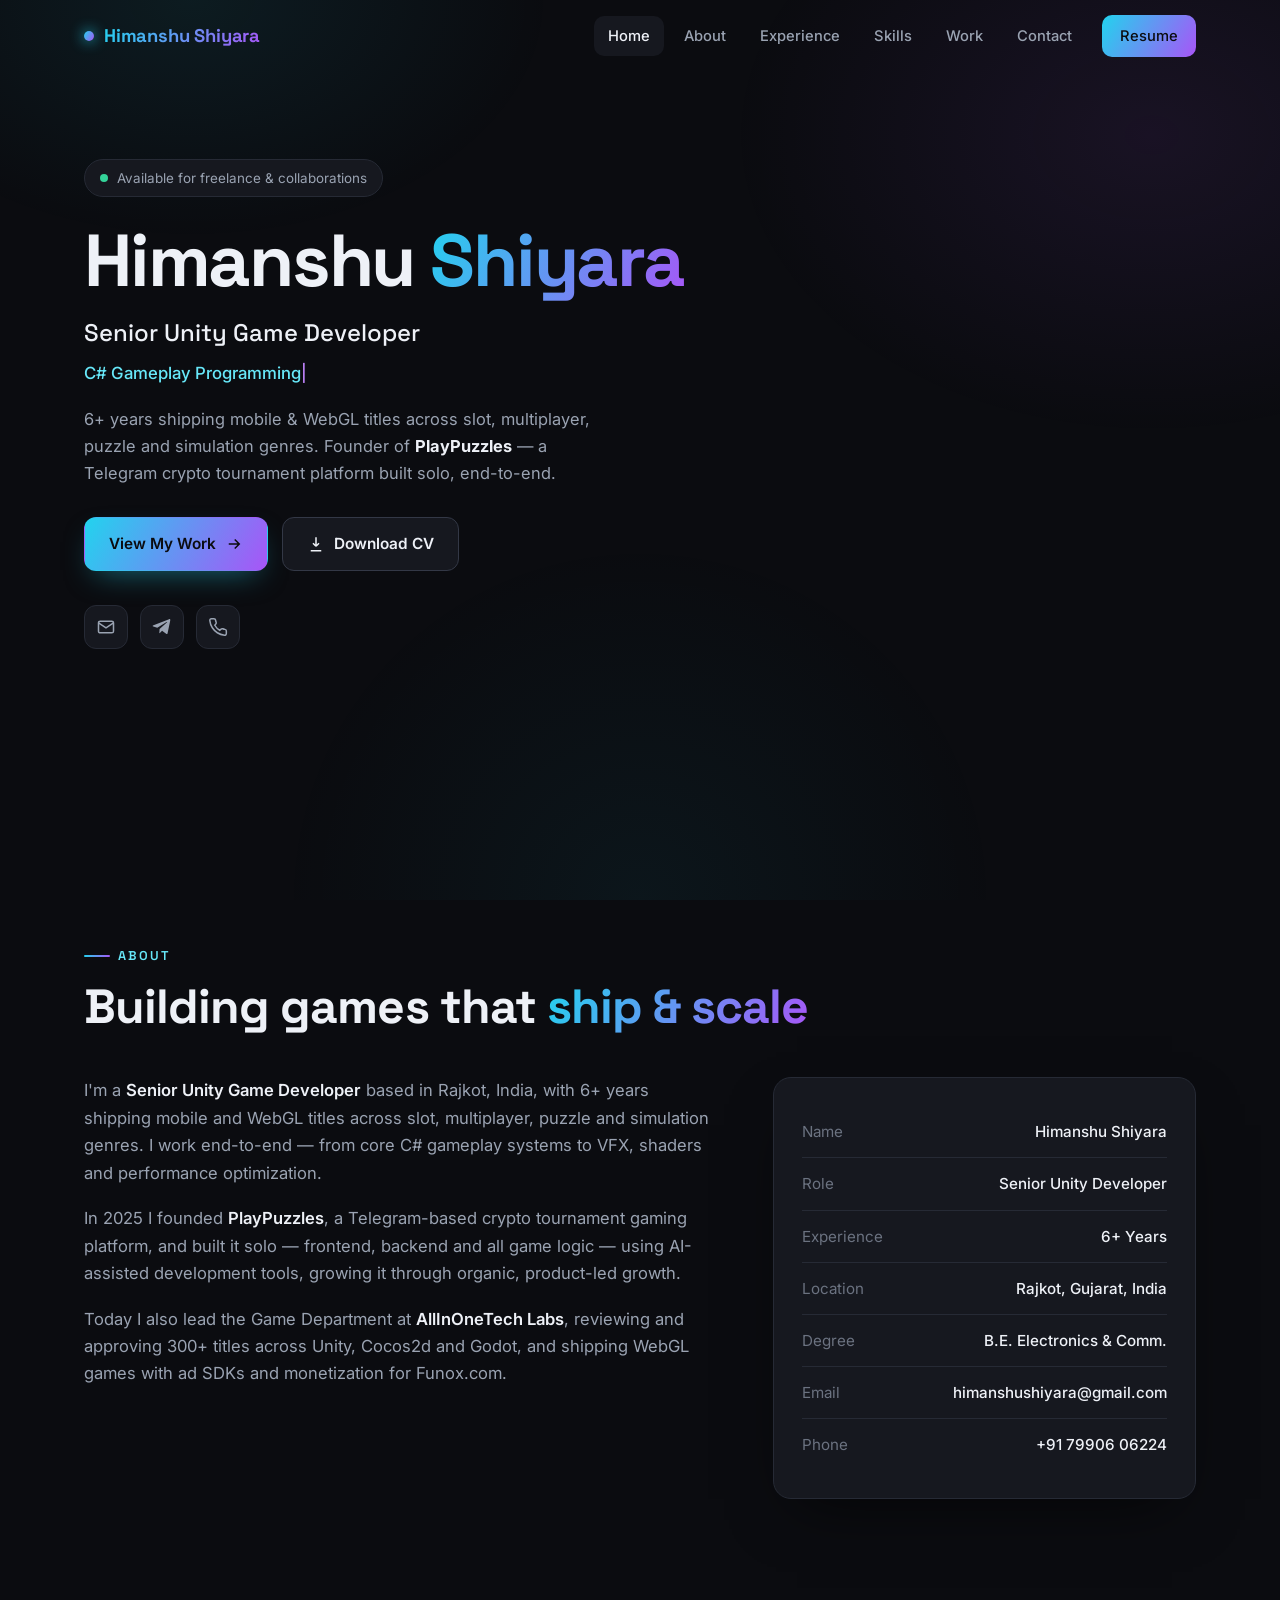
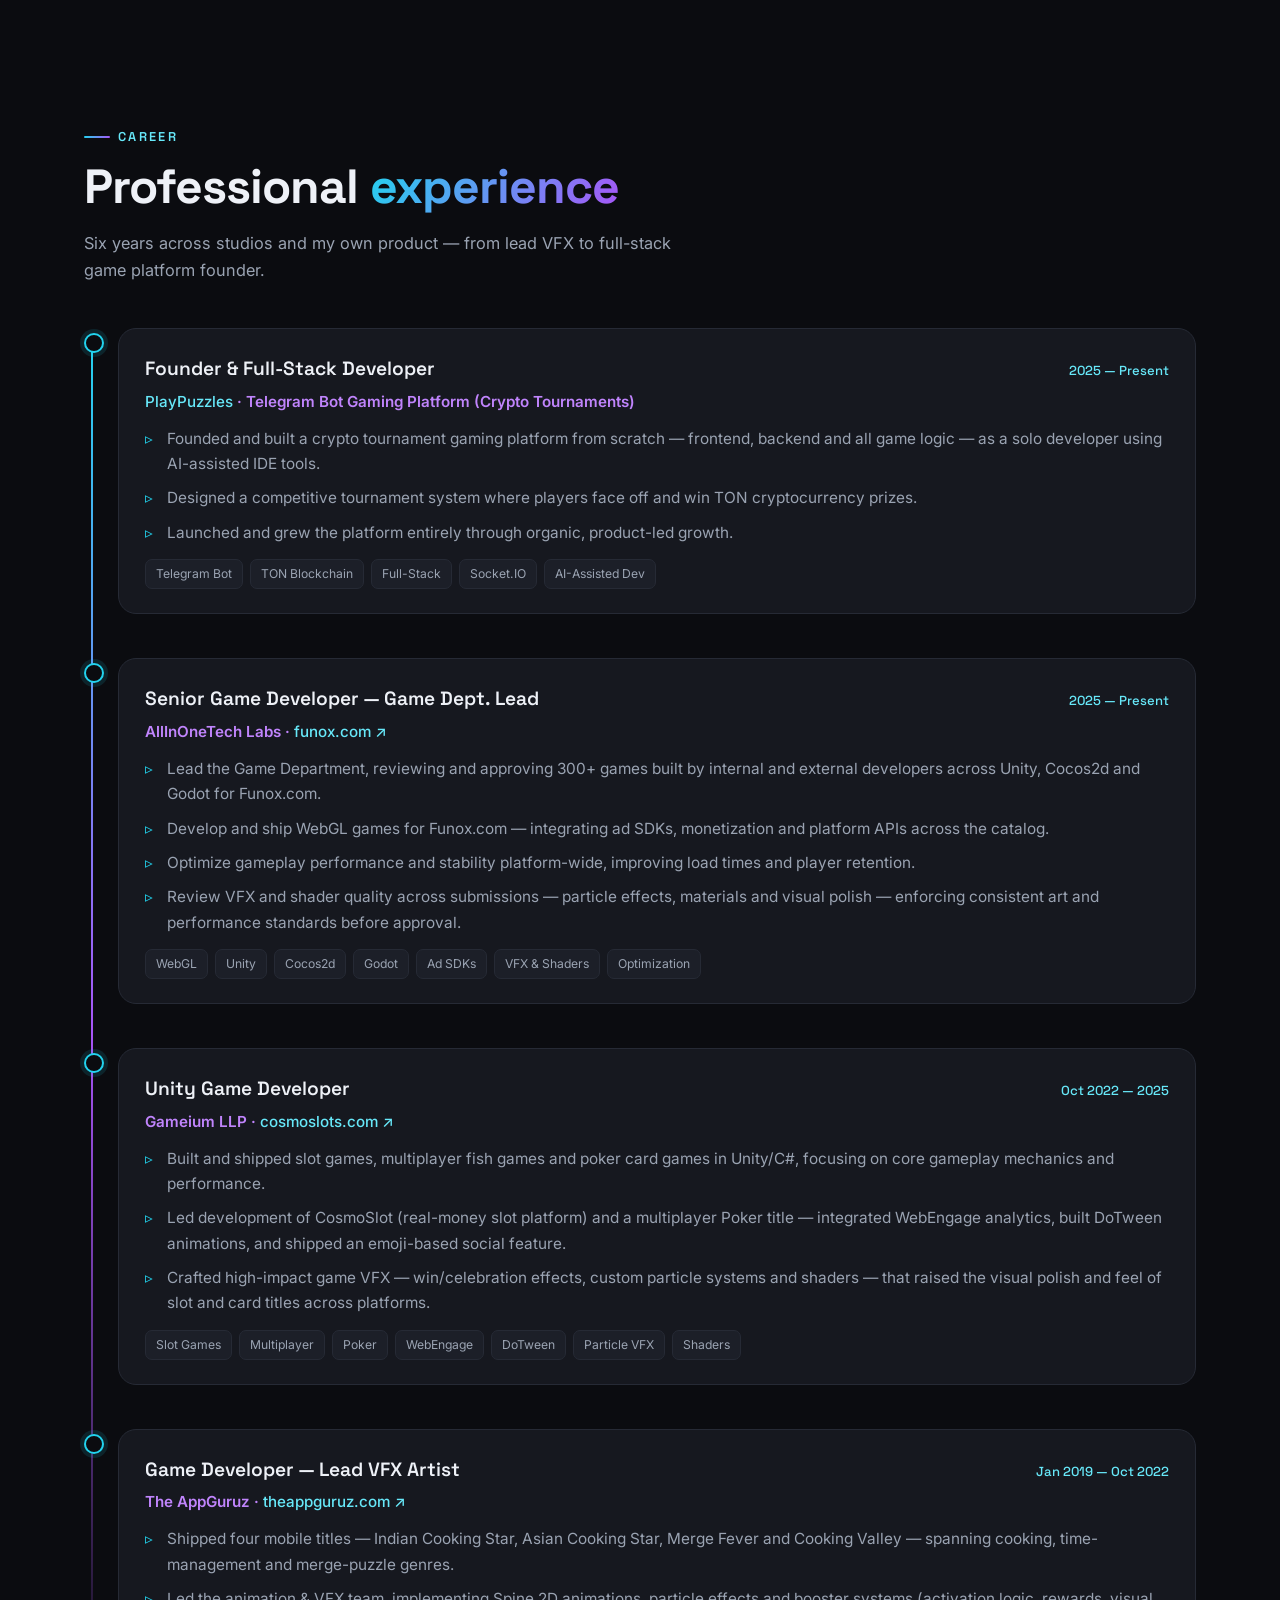
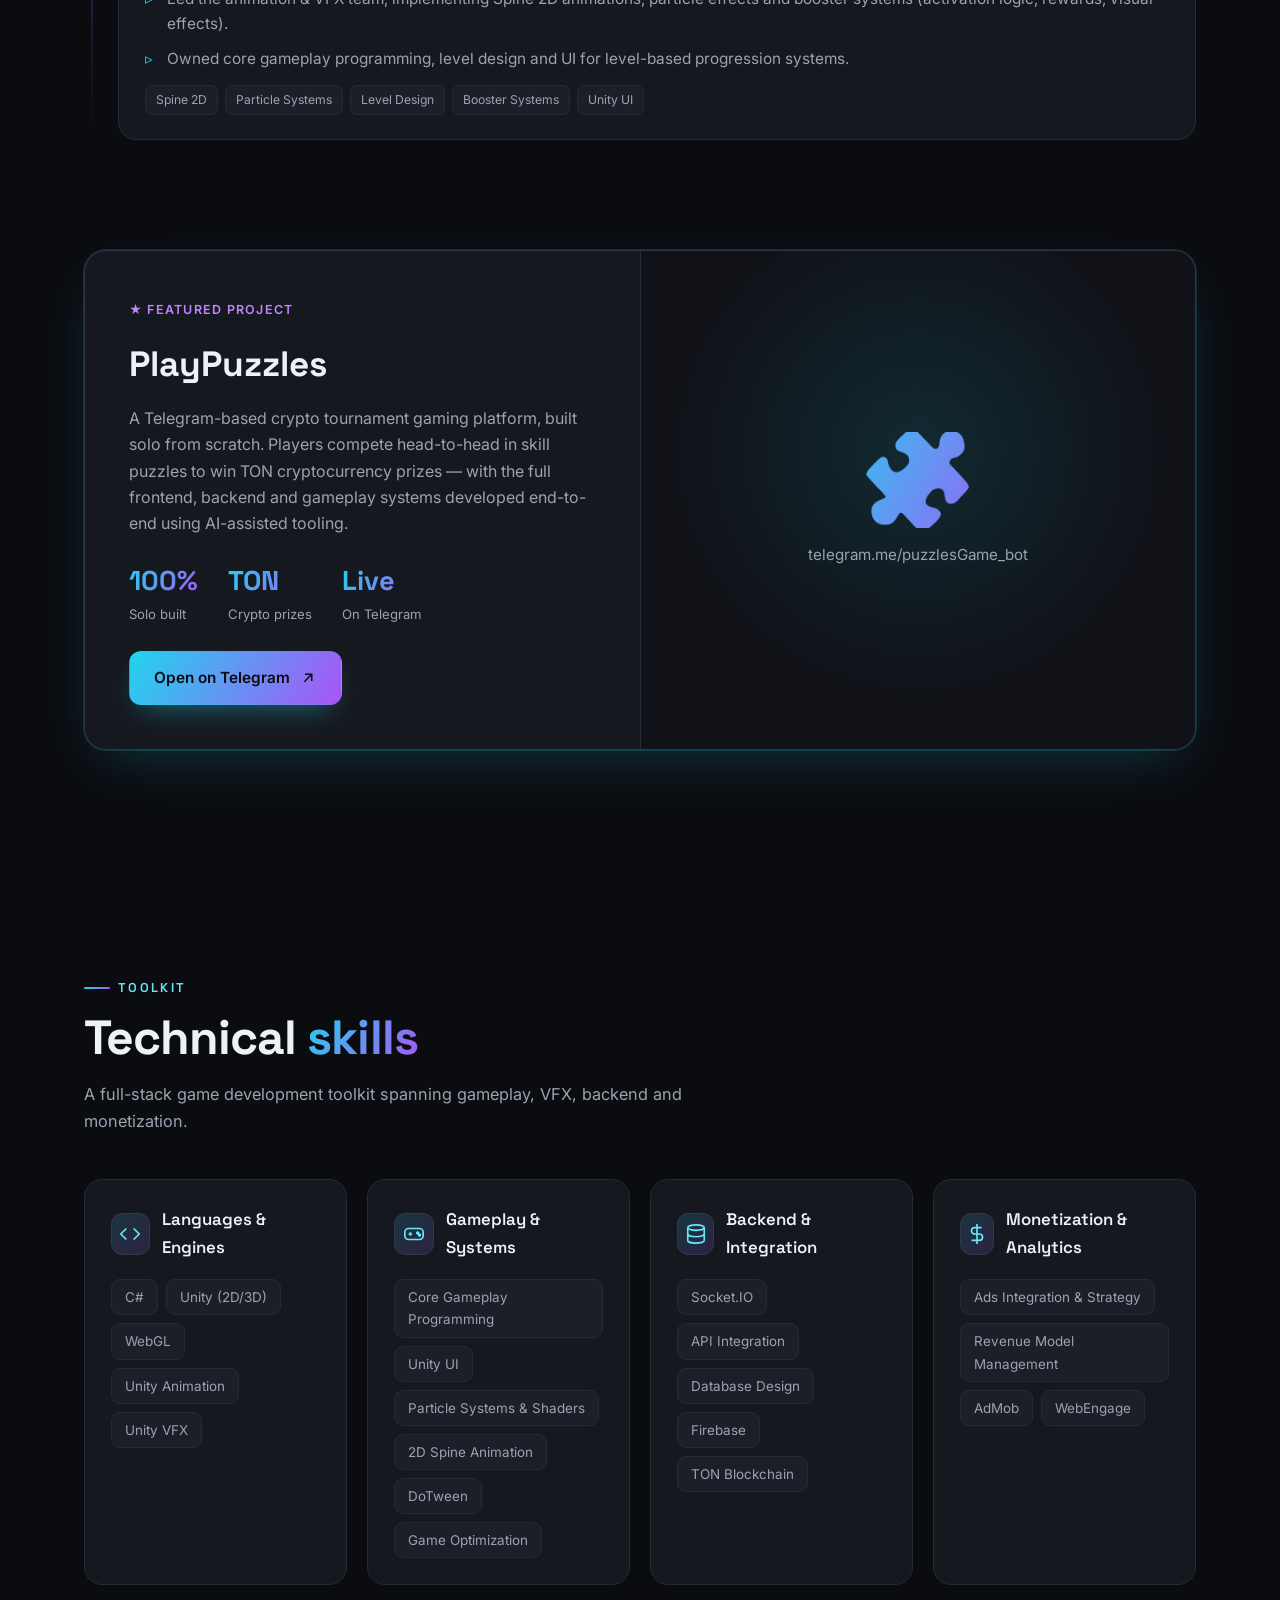
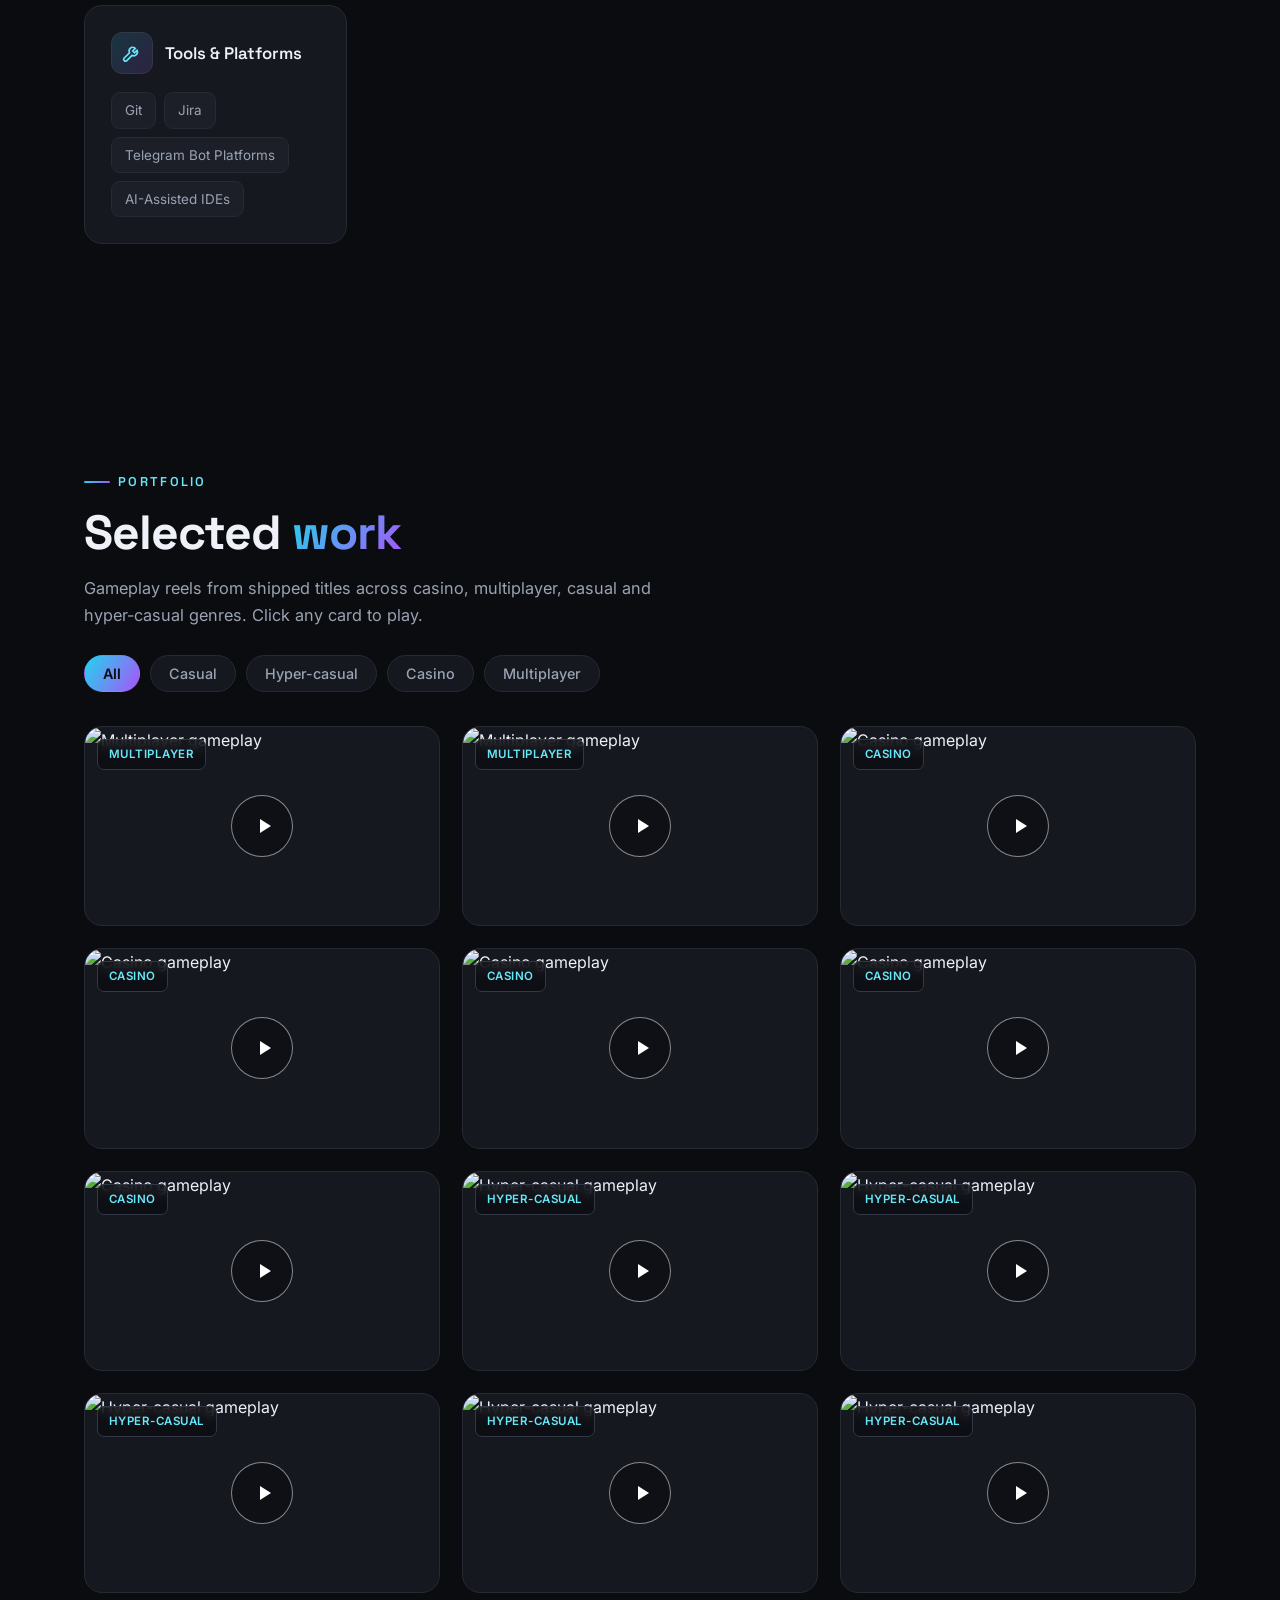
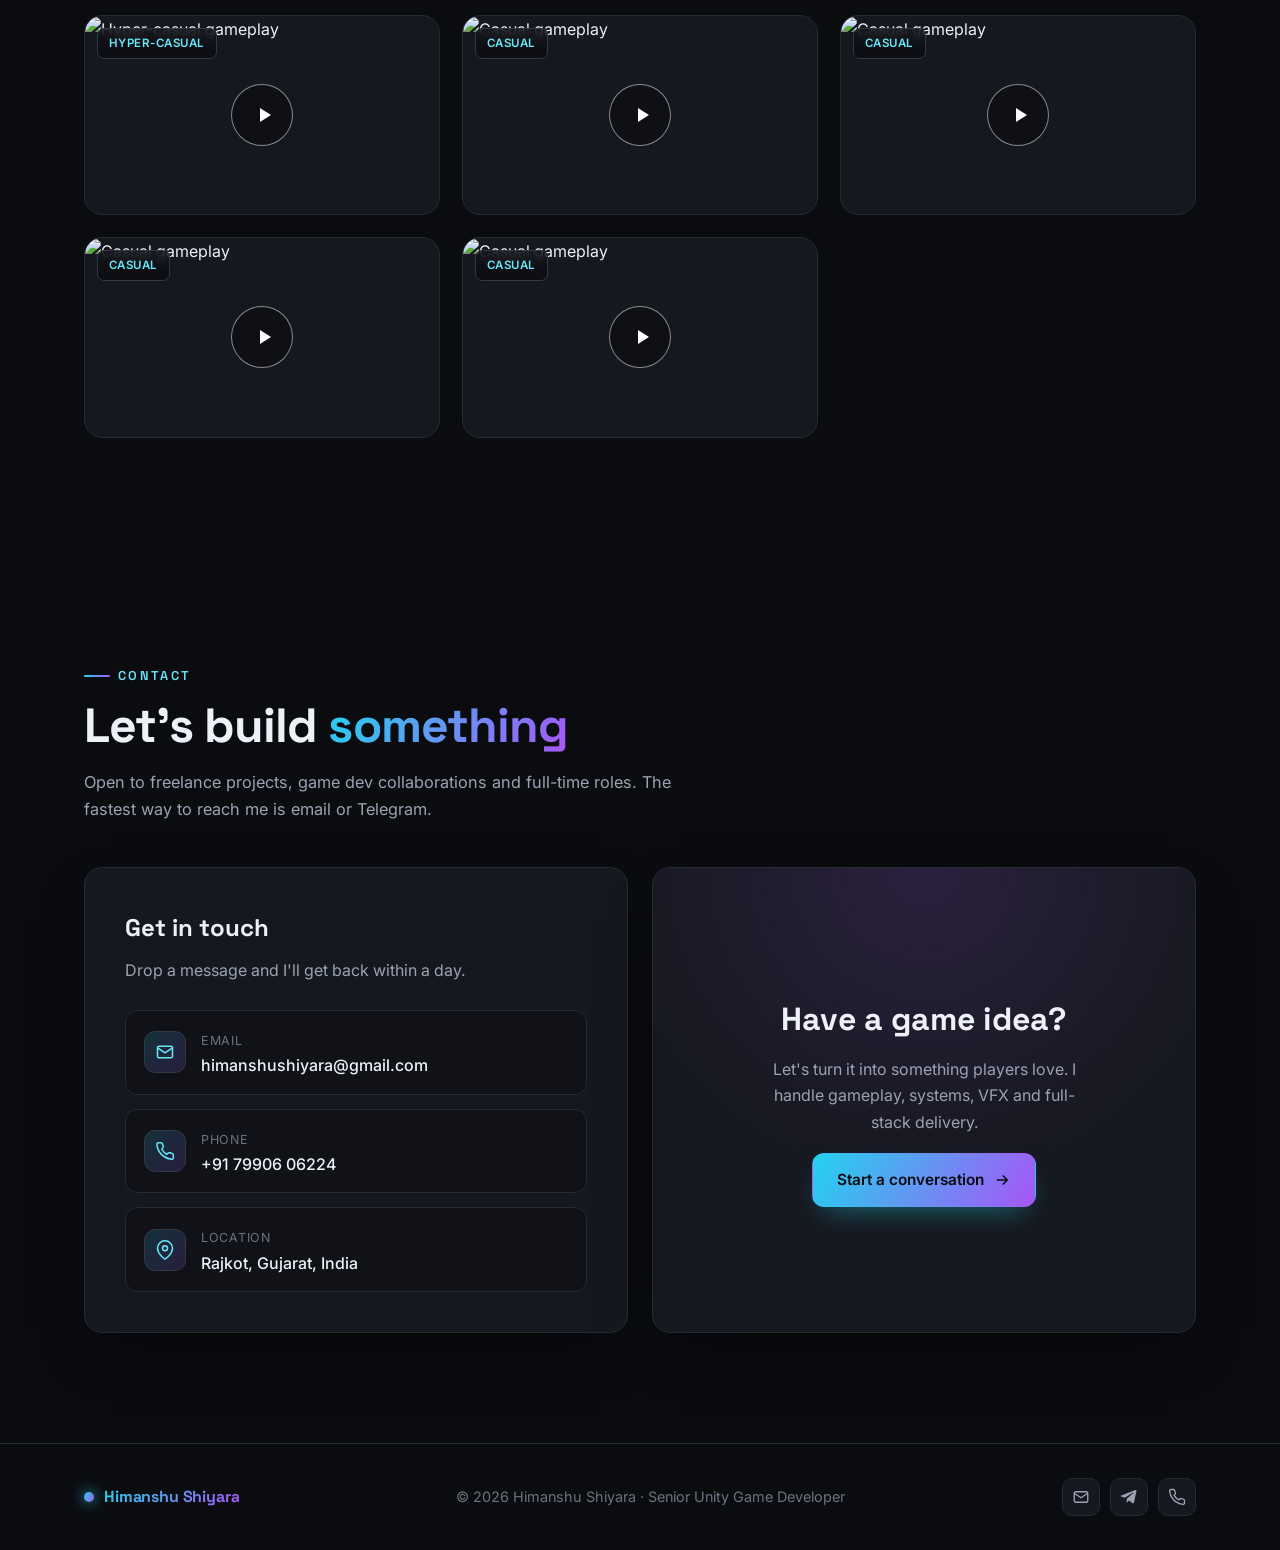
==== commit a0caf423: "Add files via upload" ====
--- a/index.html
+++ b/index.html
@@ -11,7 +11,7 @@
 
     <!-- Open Graph -->
     <meta property="og:title" content="Himanshu Shiyara — Senior Unity Game Developer">
-    <meta property="og:description" content="6+ years shipping mobile & WebGL games. Founder of PlayPuzzles — a Telegram crypto tournament platform with 6,000+ users.">
+    <meta property="og:description" content="6+ years shipping mobile & WebGL games. Founder of PlayPuzzles — a Telegram crypto tournament gaming platform built solo, end-to-end.">
     <meta property="og:type" content="website">
 
     <link href="img/favicon.ico" rel="icon">
@@ -78,14 +78,6 @@
                     </div>
                 </div>
             </div>
-
-            <!-- Stats -->
-            <div class="stats reveal">
-                <div class="stat"><div class="num"><span class="accent">6+</span></div><div class="lbl">Years of experience</div></div>
-                <div class="stat"><div class="num"><span class="accent">10+</span></div><div class="lbl">Titles shipped</div></div>
-                <div class="stat"><div class="num"><span class="accent">6,000+</span></div><div class="lbl">PlayPuzzles users</div></div>
-                <div class="stat"><div class="num"><span class="accent">300+</span></div><div class="lbl">Games reviewed &amp; approved</div></div>
-            </div>
         </div>
     </header>
 
@@ -99,7 +91,7 @@
             <div class="about-grid">
                 <div class="about-text reveal">
                     <p>I'm a <strong>Senior Unity Game Developer</strong> based in Rajkot, India, with 6+ years shipping mobile and WebGL titles across slot, multiplayer, puzzle and simulation genres. I work end-to-end — from core C# gameplay systems to VFX, shaders and performance optimization.</p>
-                    <p>In 2025 I founded <strong>PlayPuzzles</strong>, a Telegram-based crypto tournament gaming platform, and built it solo — frontend, backend and all game logic — using AI-assisted development tools. It reached <strong>6,000+ active users within its first month</strong> through organic, product-led growth.</p>
+                    <p>In 2025 I founded <strong>PlayPuzzles</strong>, a Telegram-based crypto tournament gaming platform, and built it solo — frontend, backend and all game logic — using AI-assisted development tools, growing it through organic, product-led growth.</p>
                     <p>Today I also lead the Game Department at <strong>AllInOneTech Labs</strong>, reviewing and approving 300+ titles across Unity, Cocos2d and Godot, and shipping WebGL games with ad SDKs and monetization for Funox.com.</p>
                 </div>
                 <div class="info-card reveal">
@@ -135,7 +127,7 @@
                         <ul class="tl-list">
                             <li>Founded and built a crypto tournament gaming platform from scratch — frontend, backend and all game logic — as a solo developer using AI-assisted IDE tools.</li>
                             <li>Designed a competitive tournament system where players face off and win TON cryptocurrency prizes.</li>
-                            <li>Grew the platform to 6,000+ active users within the first month of launch, entirely through organic, product-led growth.</li>
+                            <li>Launched and grew the platform entirely through organic, product-led growth.</li>
                         </ul>
                         <div class="tl-tags"><span>Telegram Bot</span><span>TON Blockchain</span><span>Full-Stack</span><span>Socket.IO</span><span>AI-Assisted Dev</span></div>
                     </div>
@@ -202,9 +194,9 @@
                     <h3>PlayPuzzles</h3>
                     <p>A Telegram-based crypto tournament gaming platform, built solo from scratch. Players compete head-to-head in skill puzzles to win TON cryptocurrency prizes — with the full frontend, backend and gameplay systems developed end-to-end using AI-assisted tooling.</p>
                     <div class="feature-metrics">
-                        <div><div class="num">6,000+</div><div class="lbl">Users in month one</div></div>
                         <div><div class="num">100%</div><div class="lbl">Solo built</div></div>
                         <div><div class="num">TON</div><div class="lbl">Crypto prizes</div></div>
+                        <div><div class="num">Live</div><div class="lbl">On Telegram</div></div>
                     </div>
                     <a href="https://telegram.me/puzzlesGame_bot" target="_blank" rel="noopener" class="btn btn-primary">
                         Open on Telegram
@@ -358,4 +350,4 @@
     <script src="js/main.js"></script>
 </body>
 
-</html>
+</html>
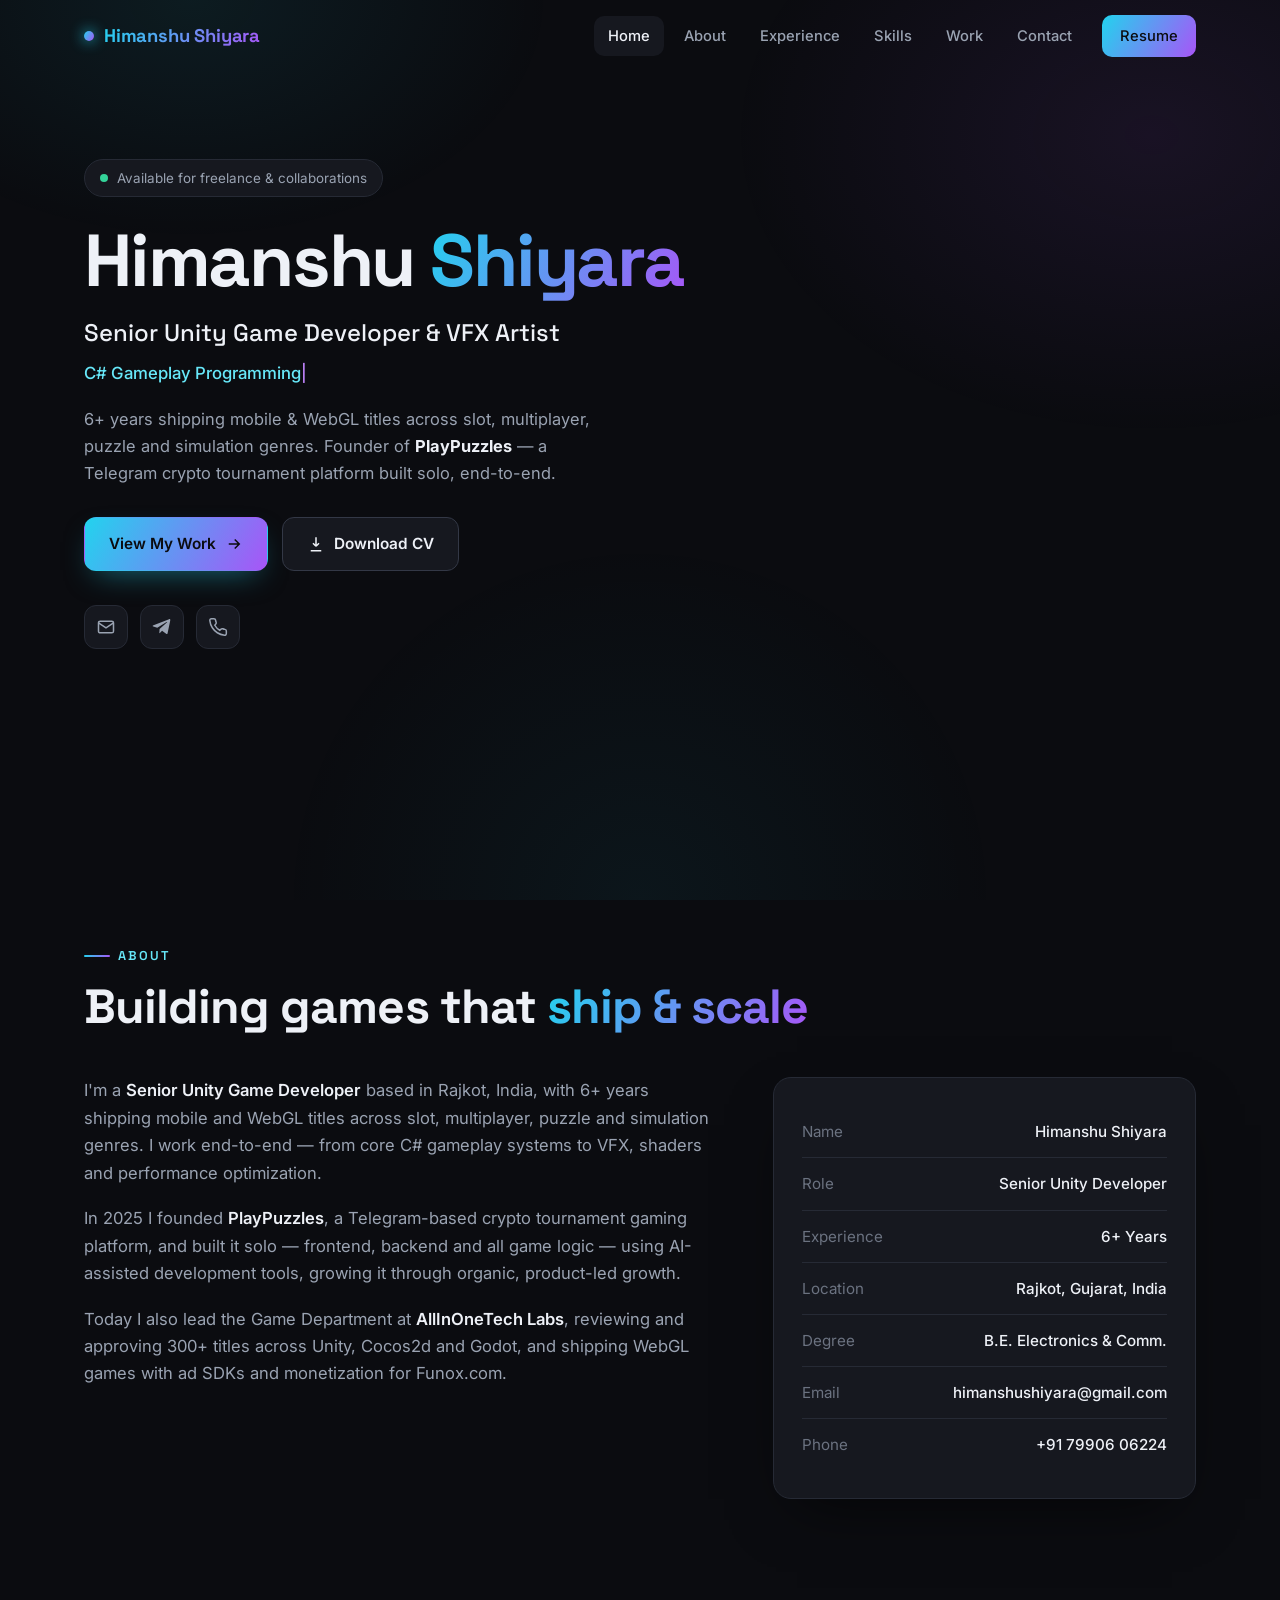
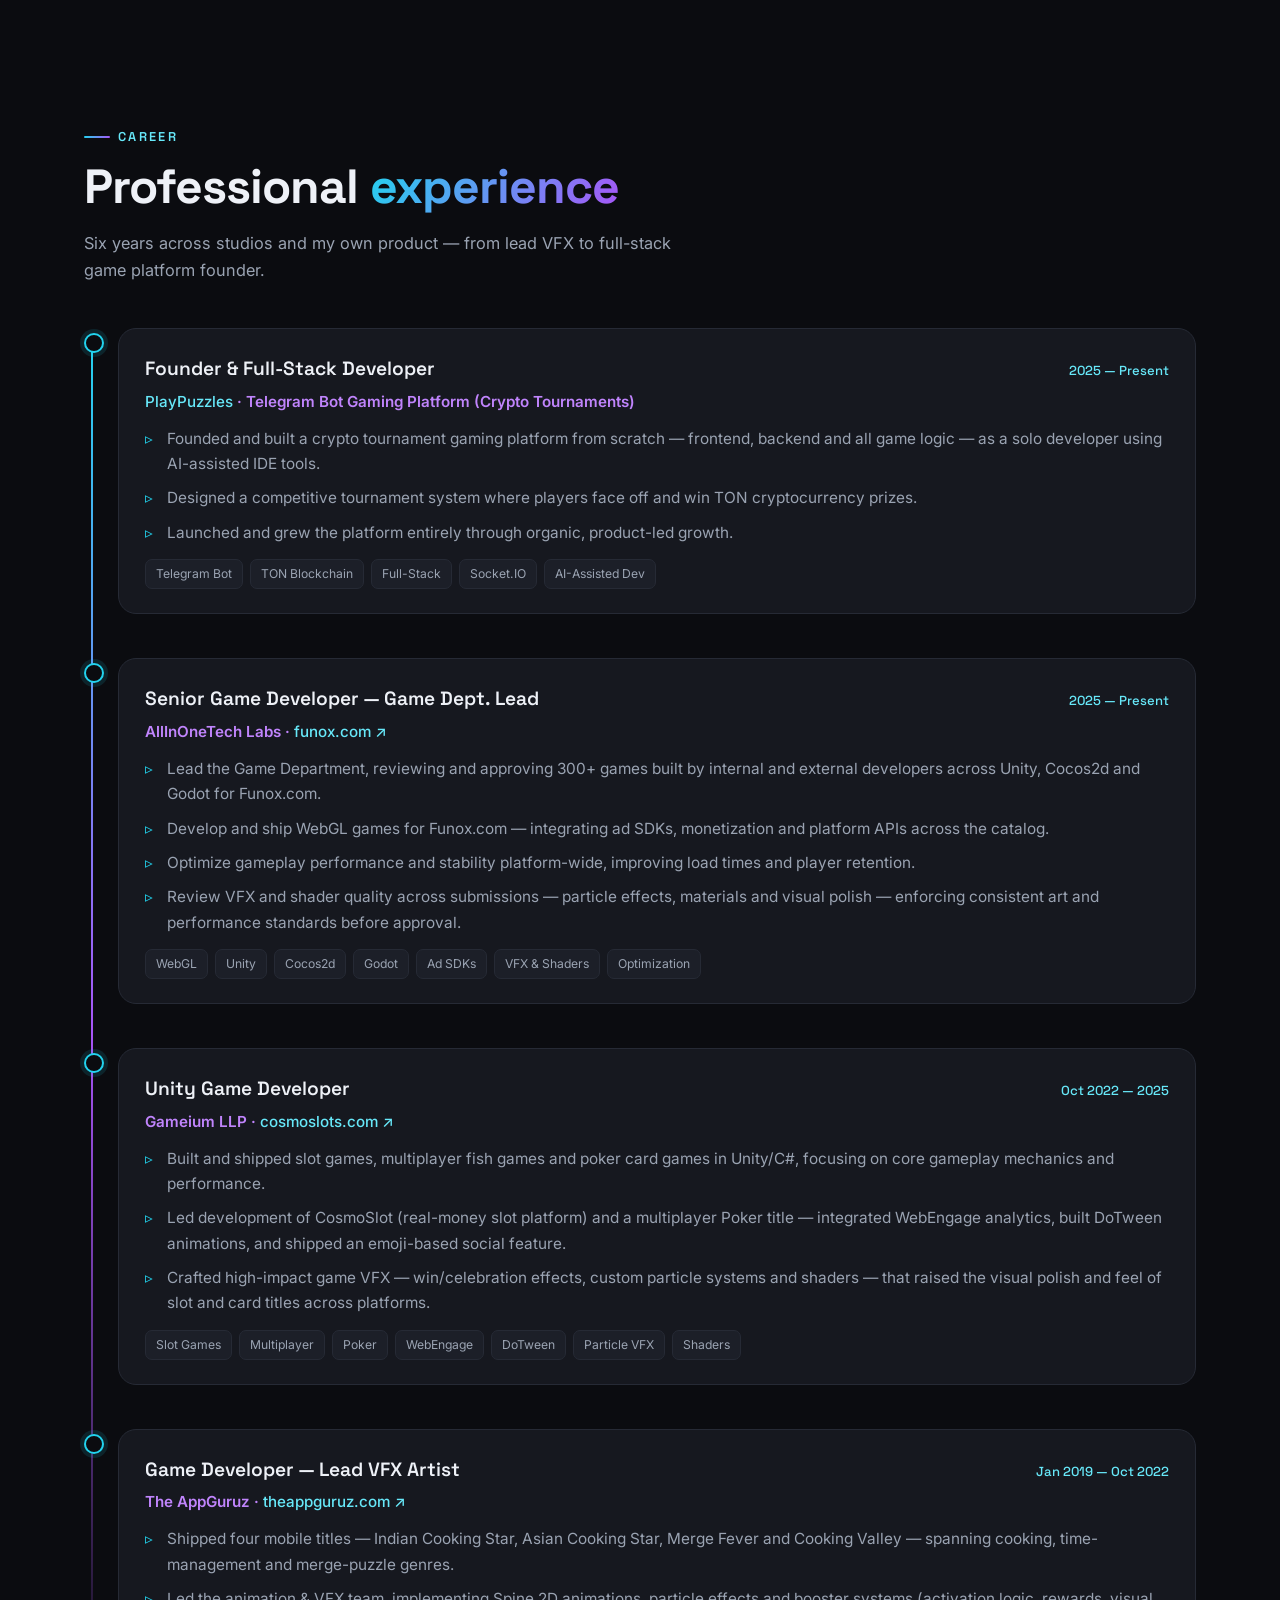
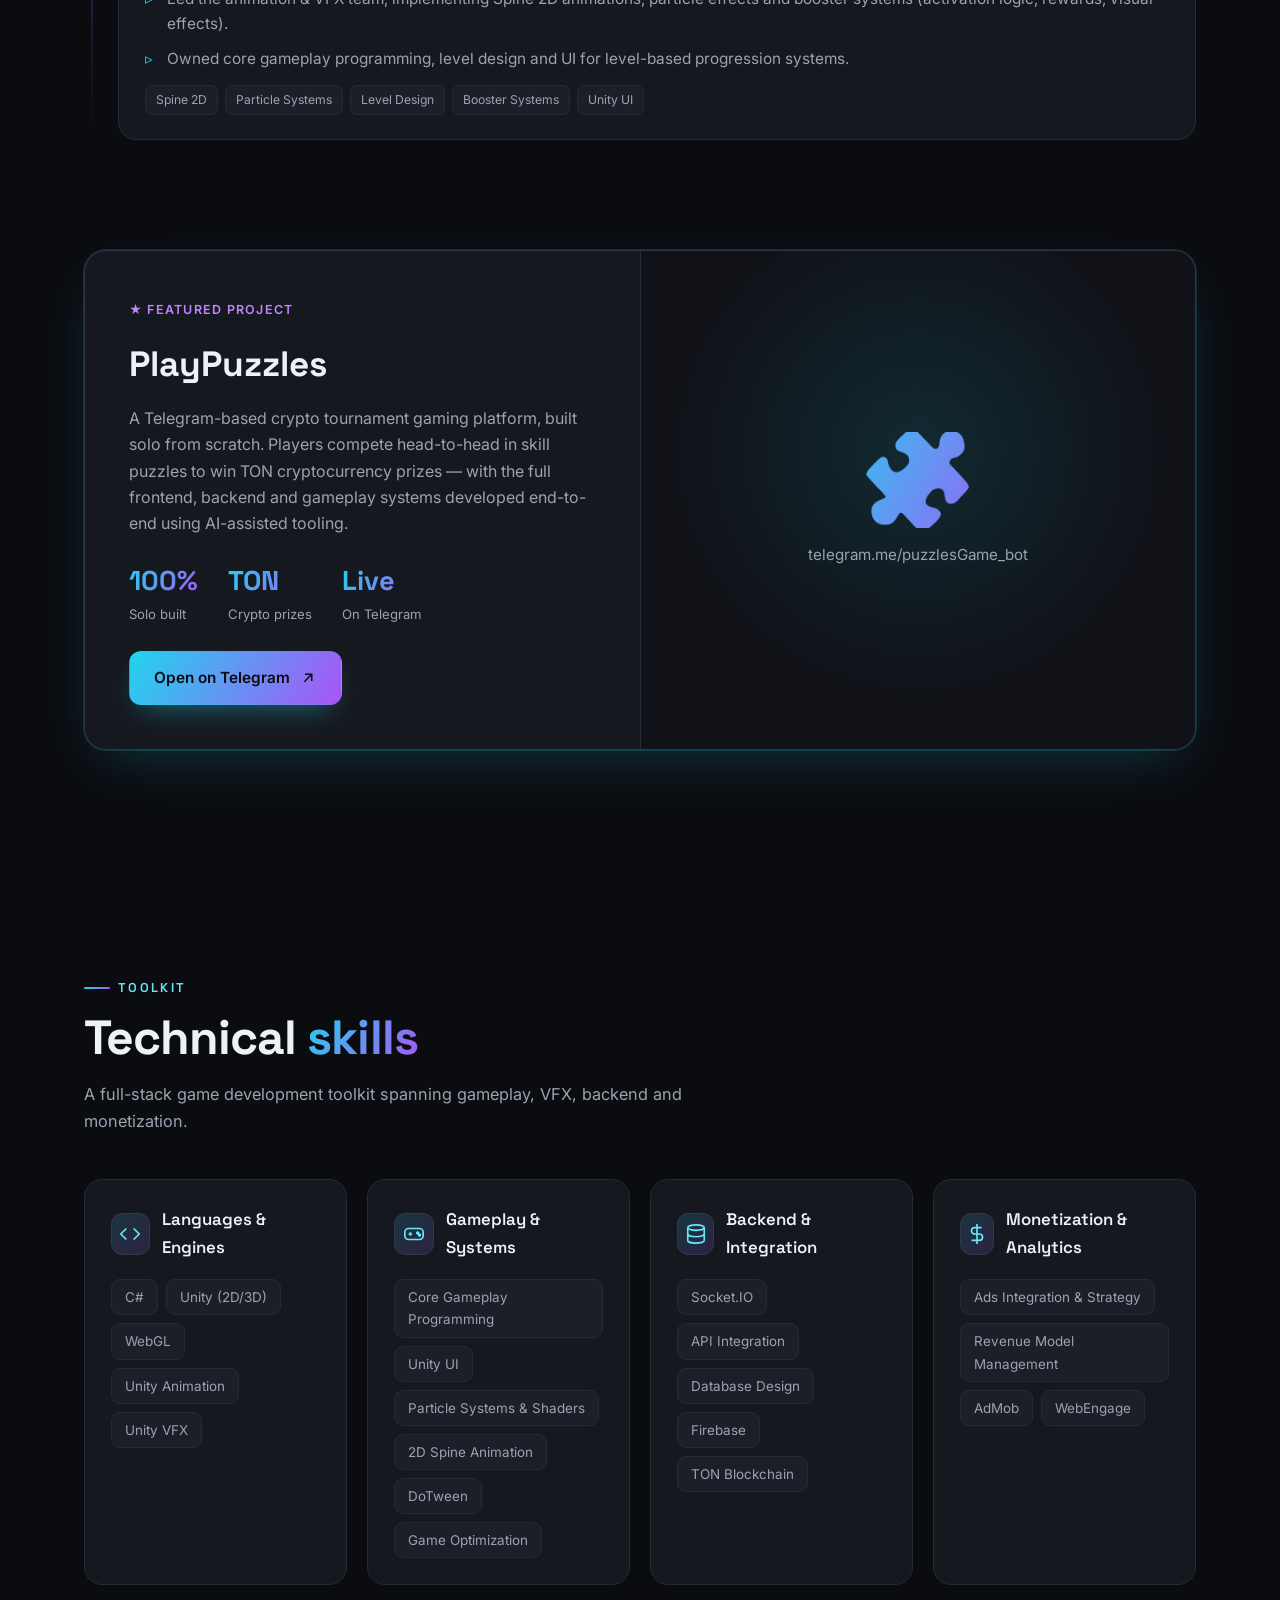
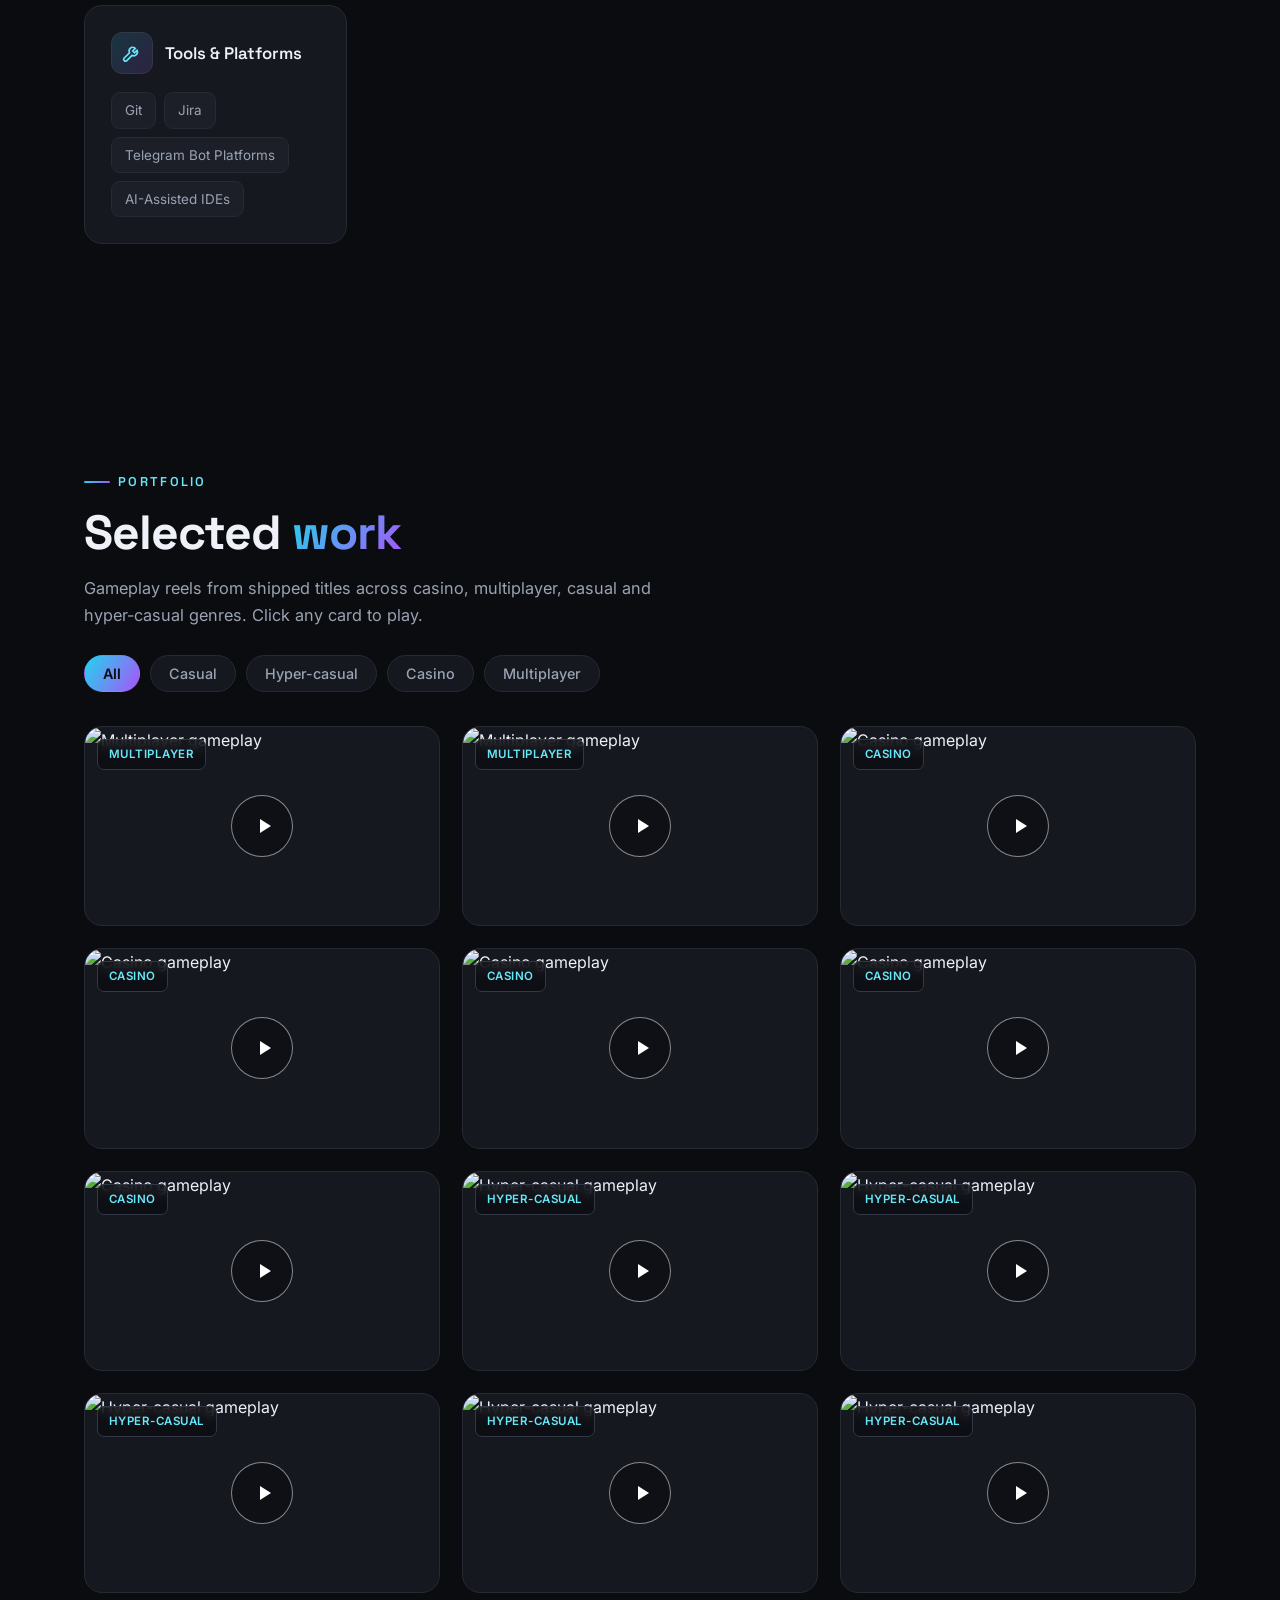
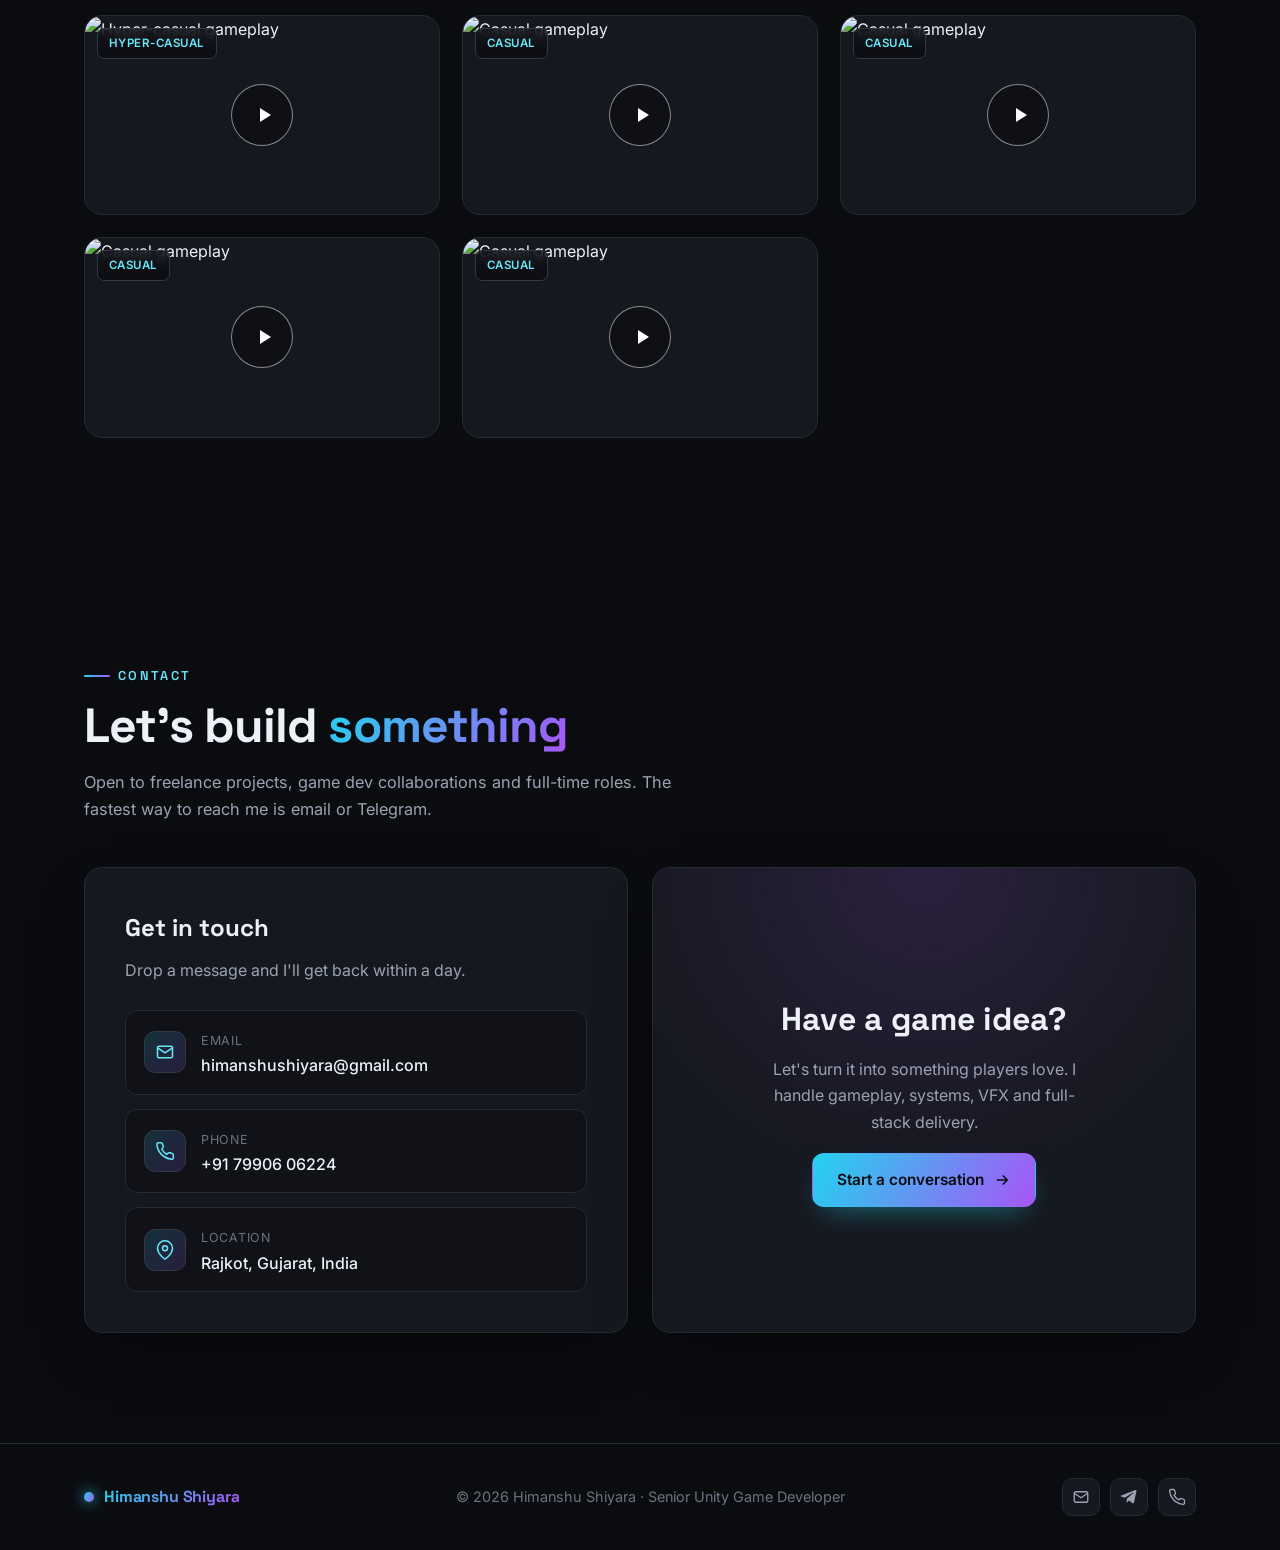
==== commit ffdd57ff: "Update index.html" ====
--- a/index.html
+++ b/index.html
@@ -52,7 +52,7 @@
                 <div class="hero-copy">
                     <span class="status-chip"><span class="pulse"></span> Available for freelance & collaborations</span>
                     <h1>Himanshu <span class="accent">Shiyara</span></h1>
-                    <p class="hero-role">Senior Unity Game Developer</p>
+                    <p class="hero-role">Senior Unity Game Developer &amp; VFX Artist</p>
                     <p class="typed-wrap"><span id="typed"></span><span class="typed-cursor">|</span></p>
                     <p class="hero-desc">6+ years shipping mobile &amp; WebGL titles across slot, multiplayer, puzzle and simulation genres. Founder of <strong style="color:var(--text)">PlayPuzzles</strong> — a Telegram crypto tournament platform built solo, end-to-end.</p>
                     <div class="hero-actions">
@@ -350,4 +350,4 @@
     <script src="js/main.js"></script>
 </body>
 
-</html>+</html>
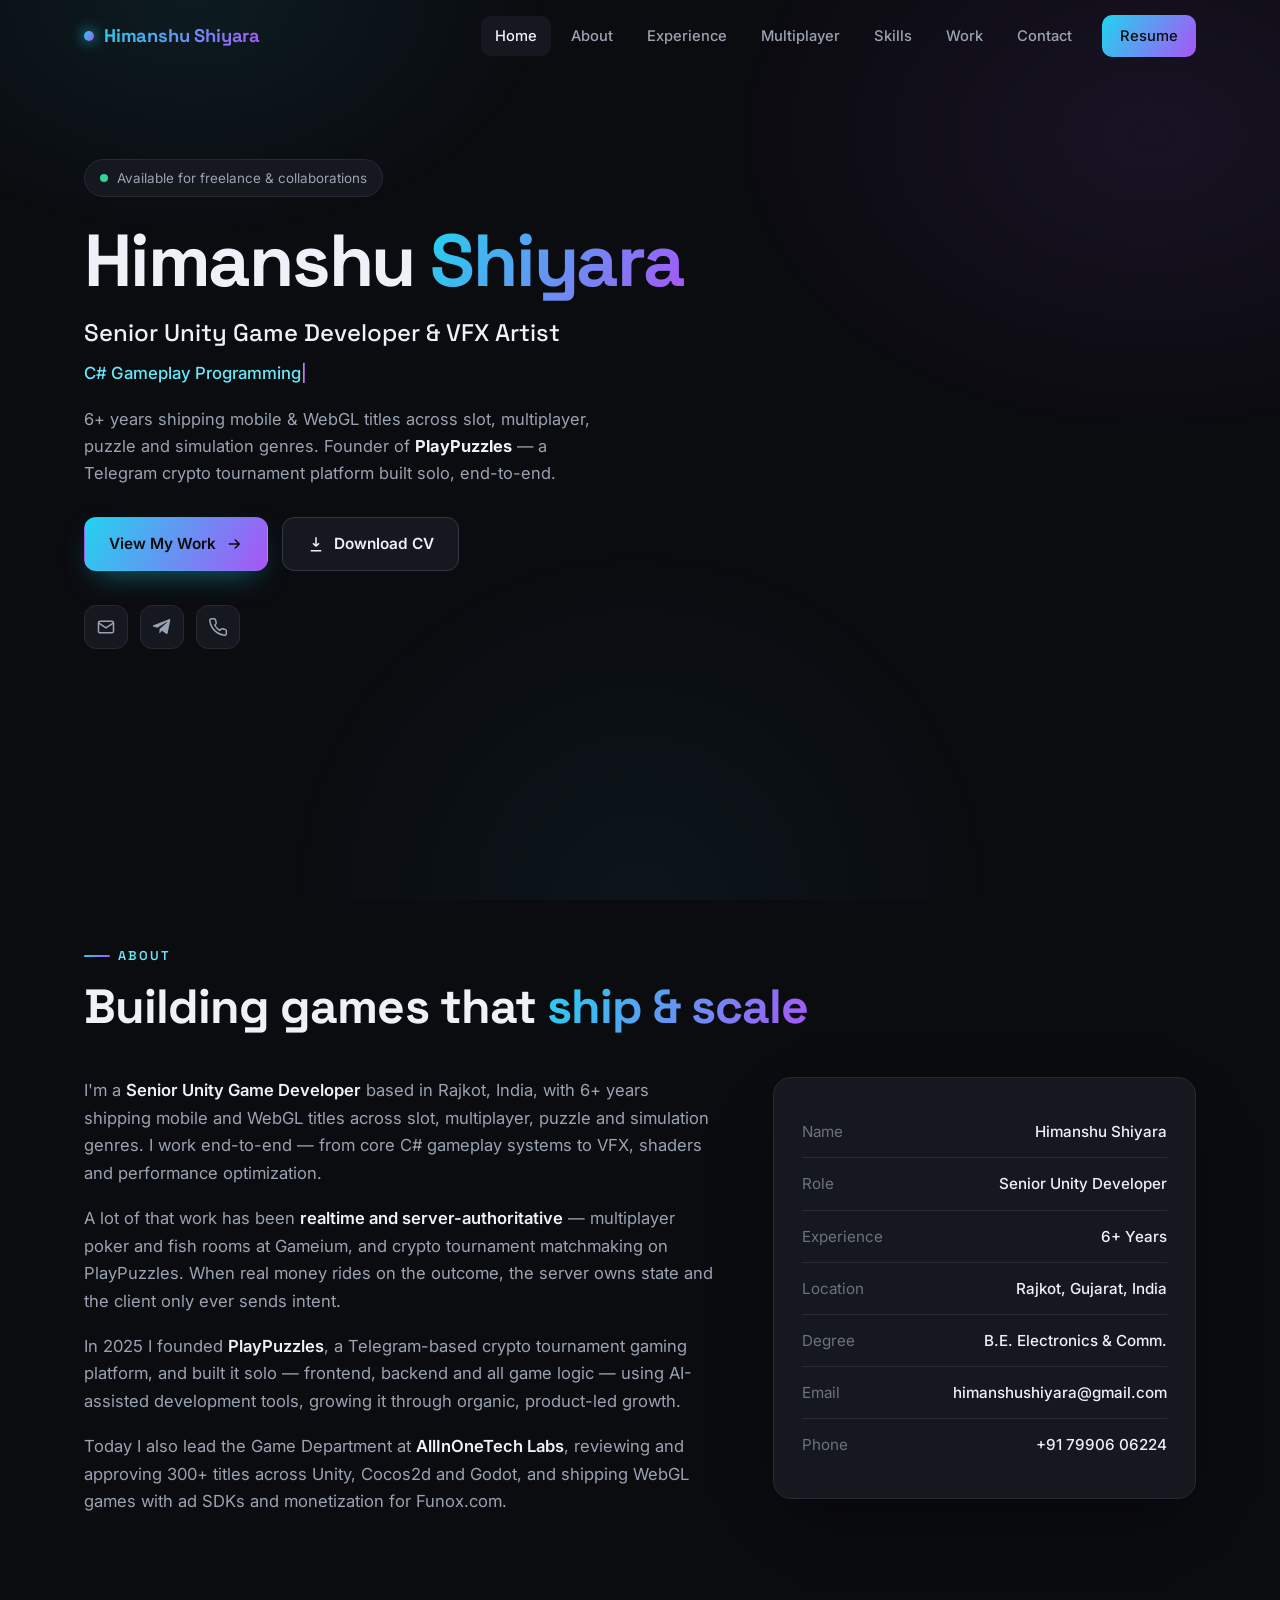
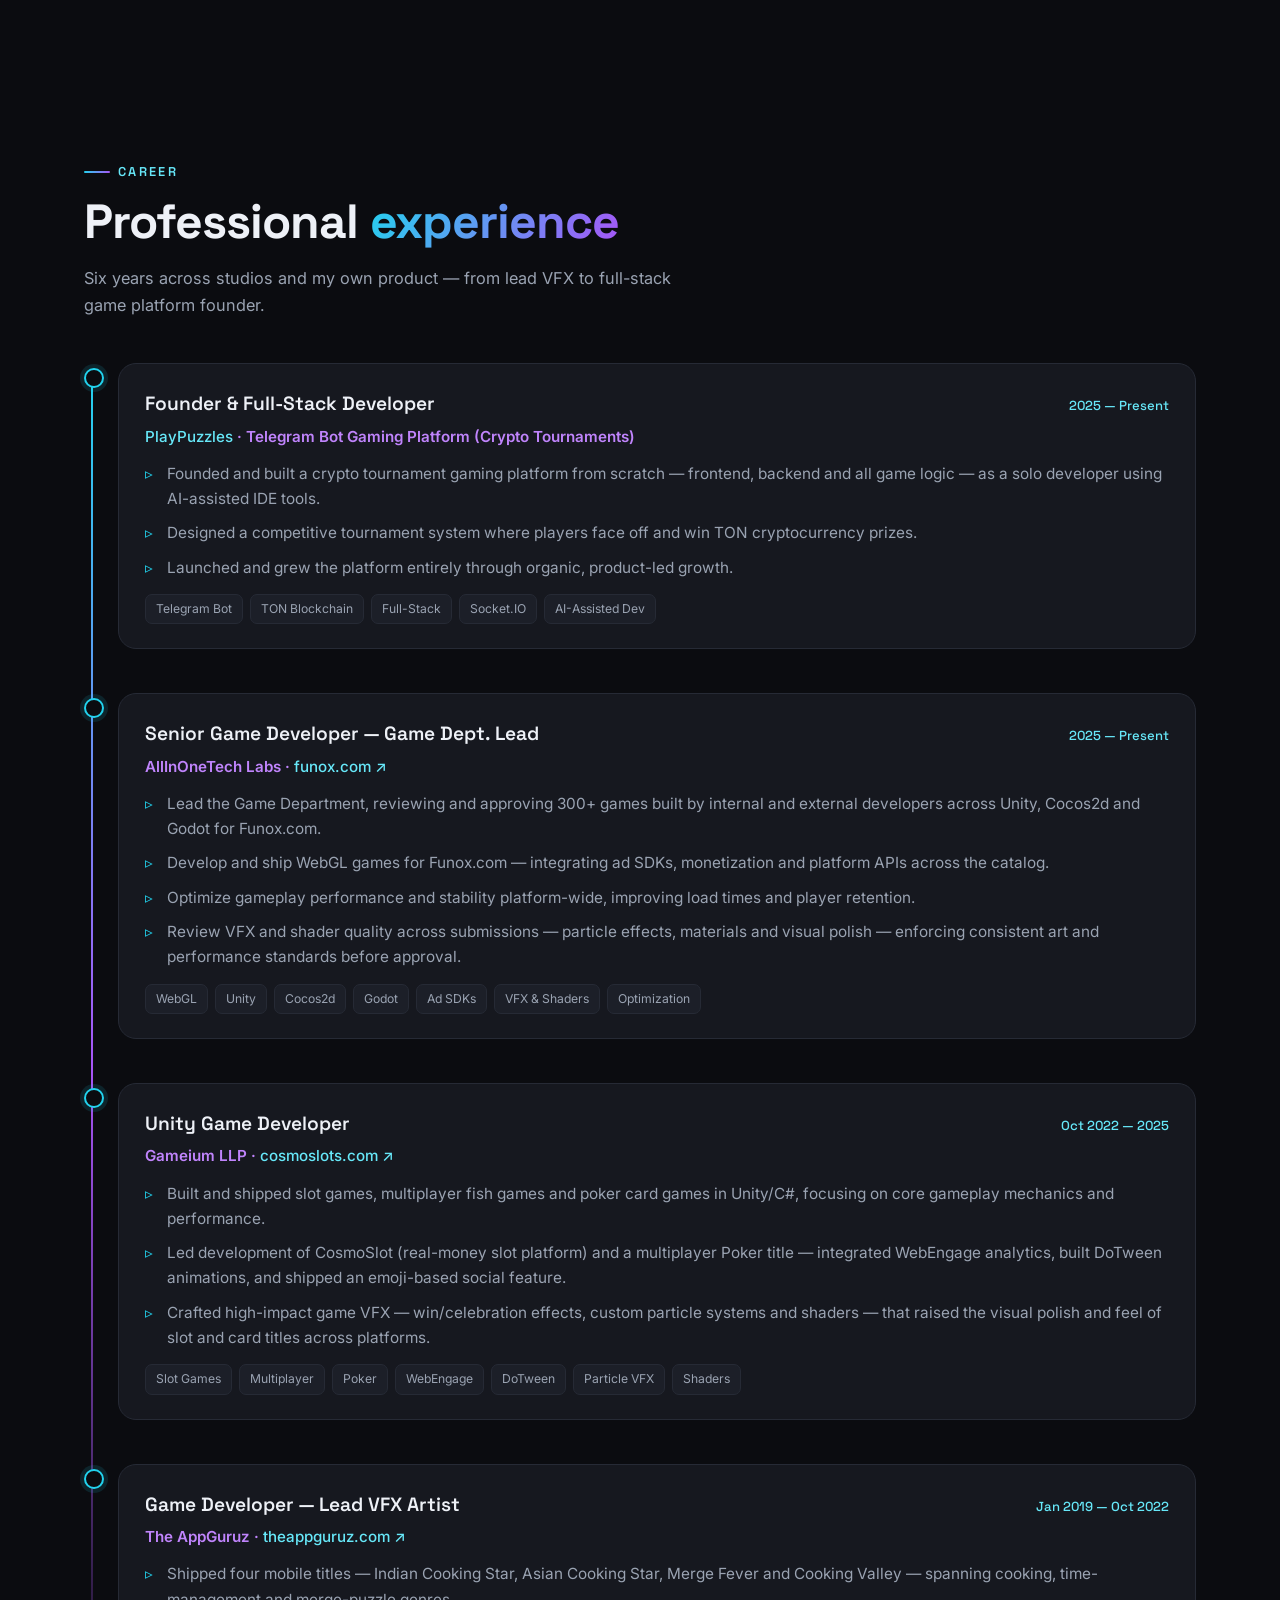
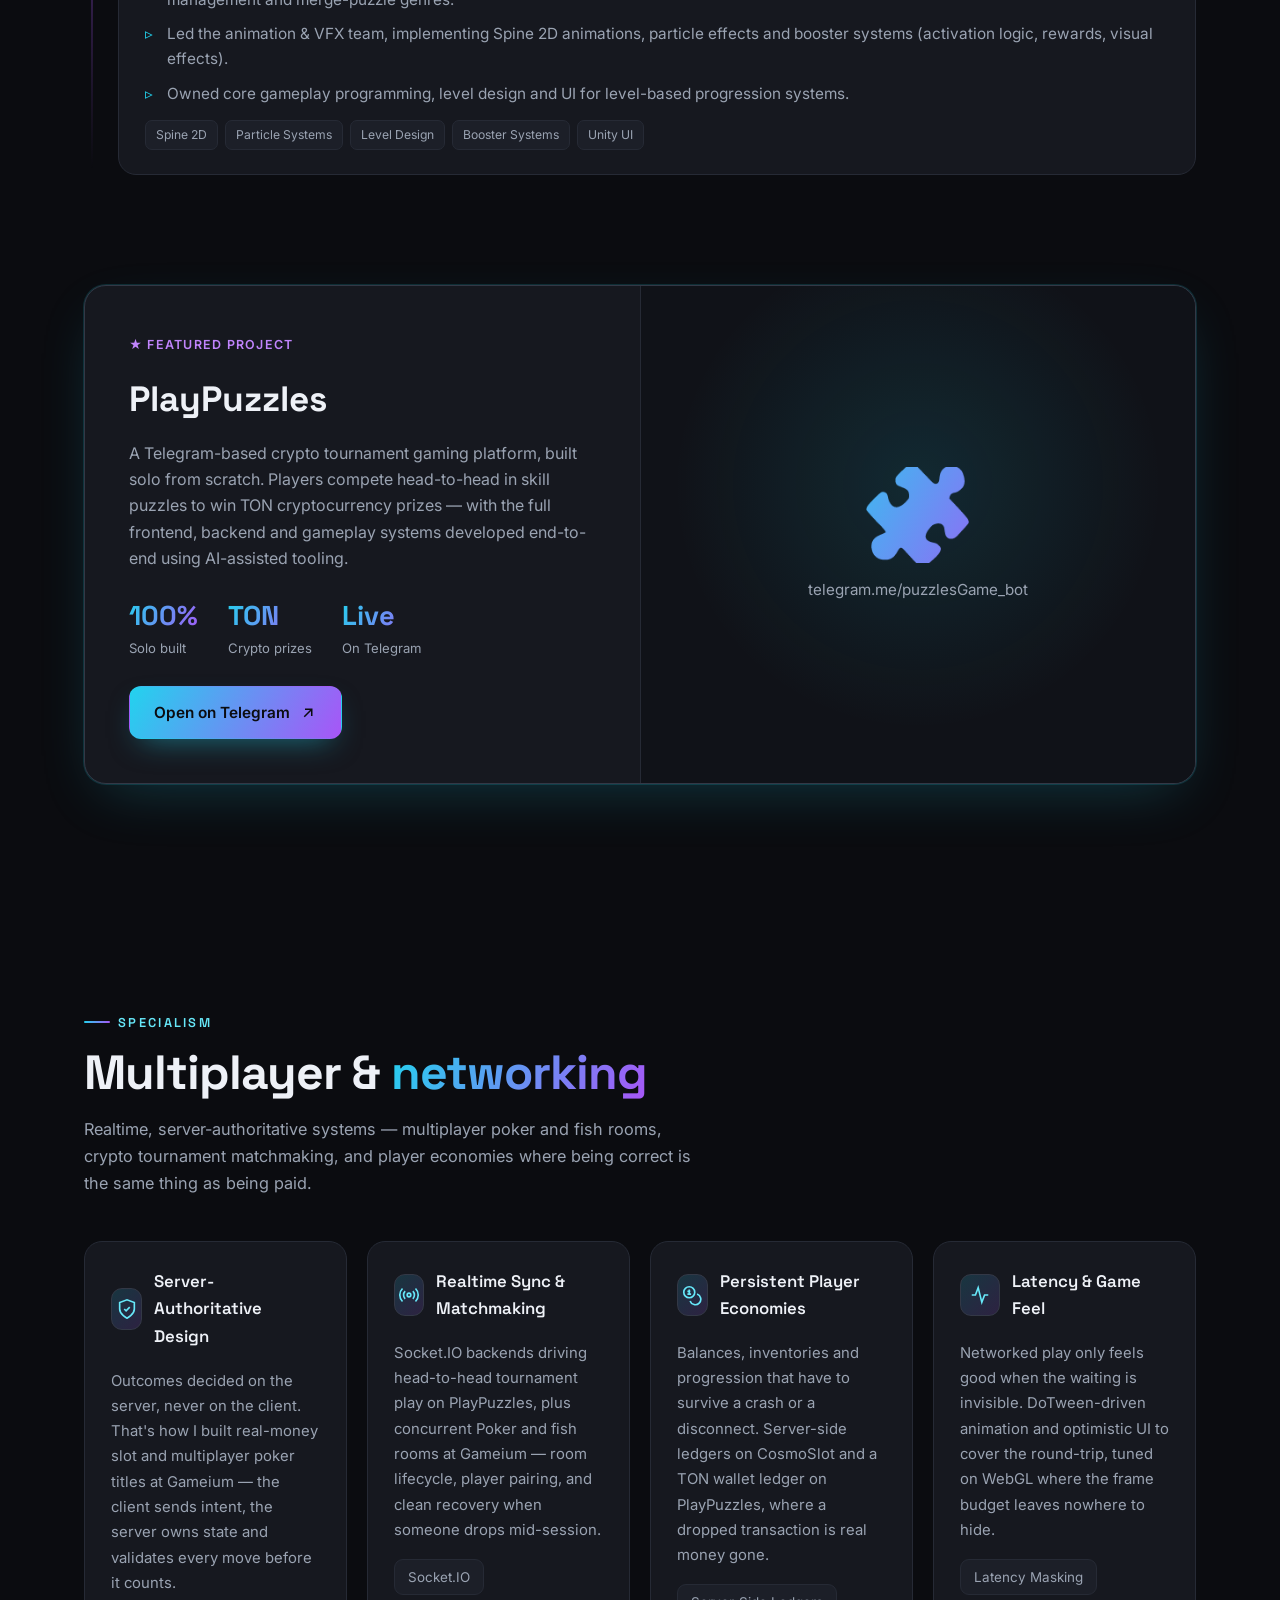
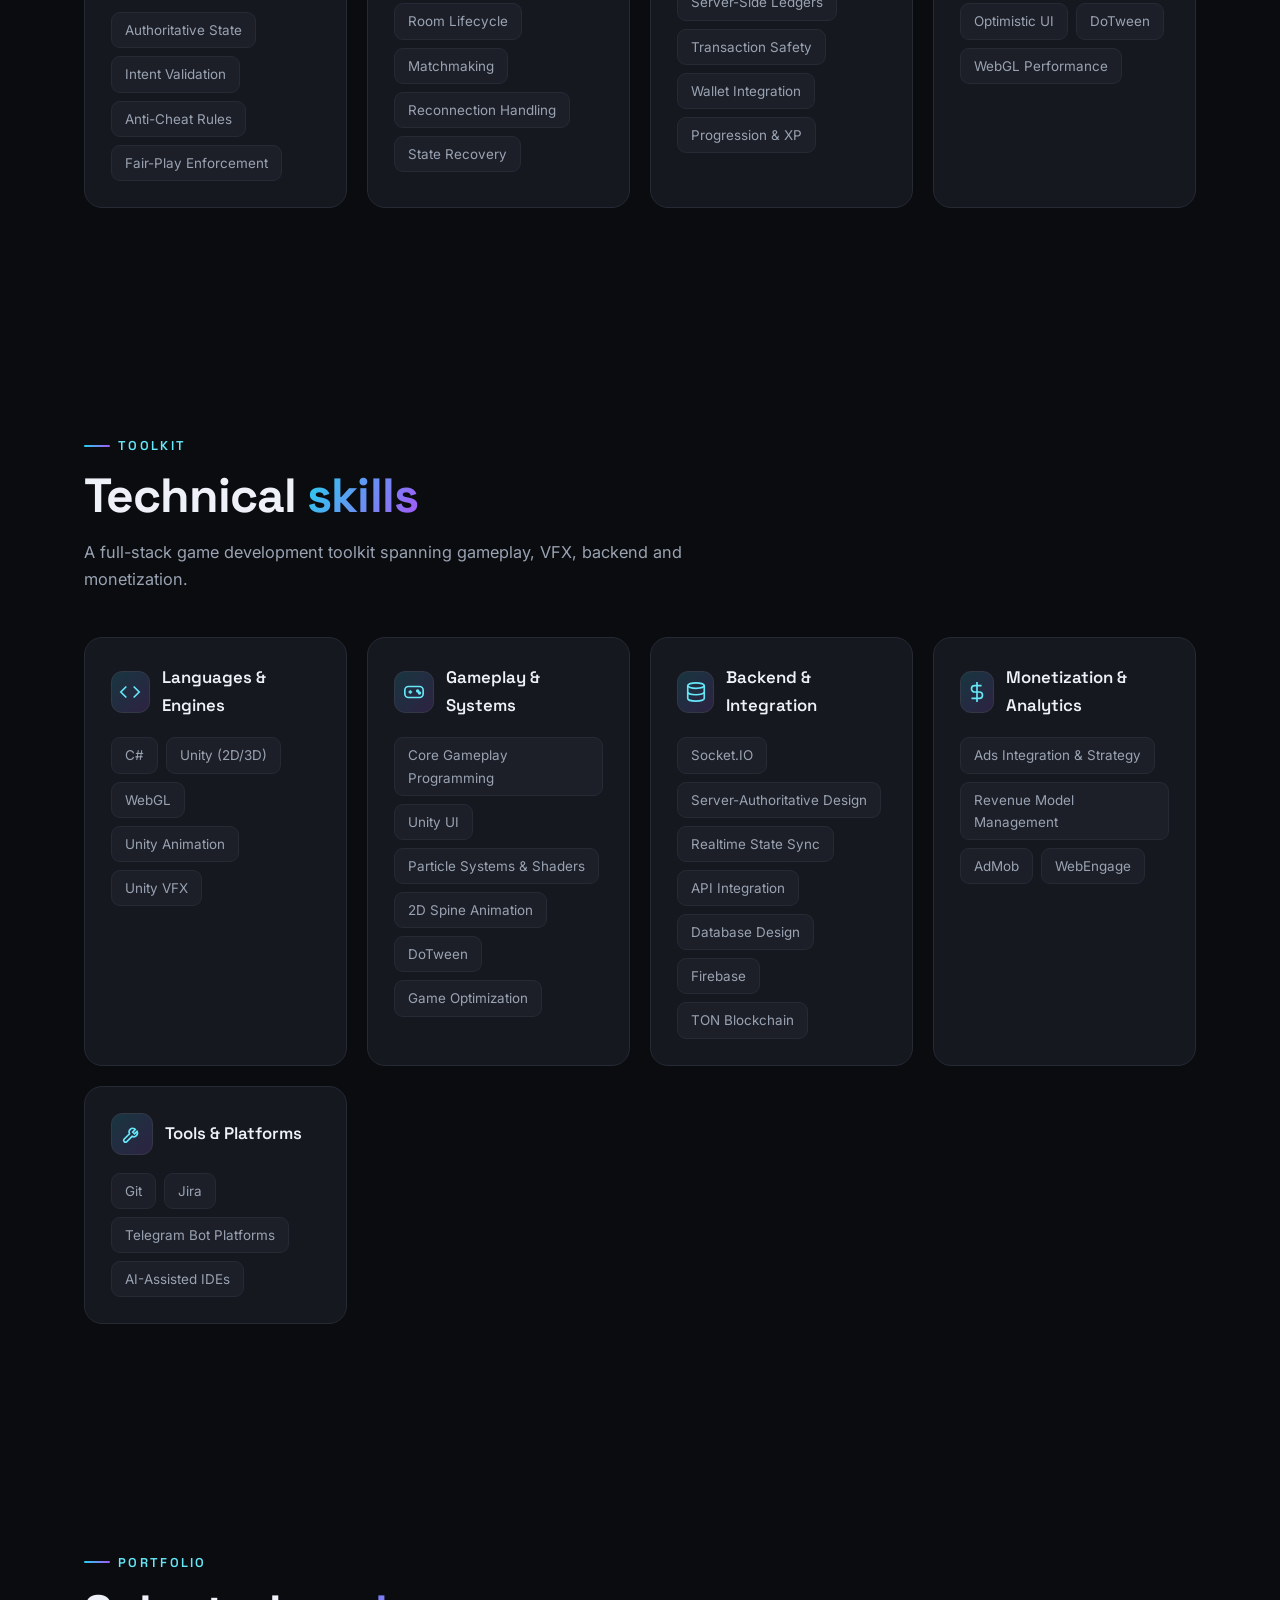
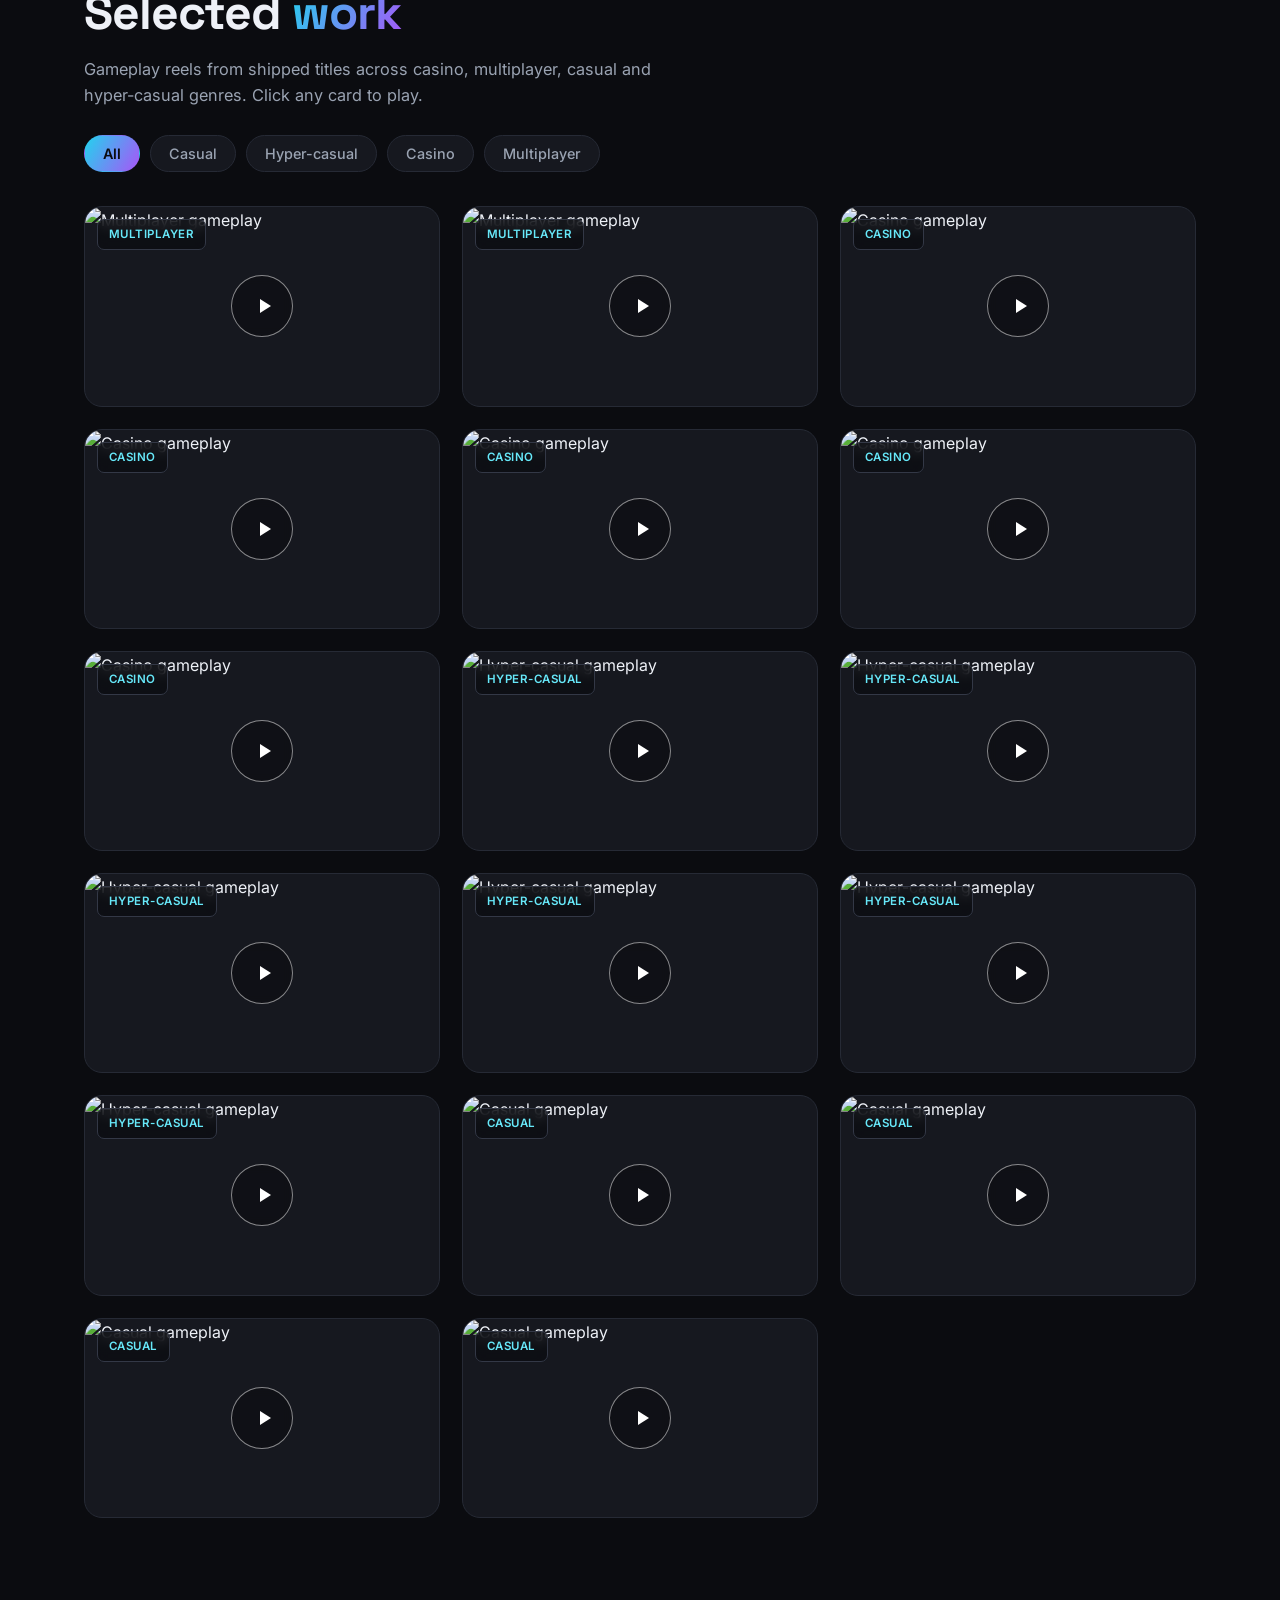
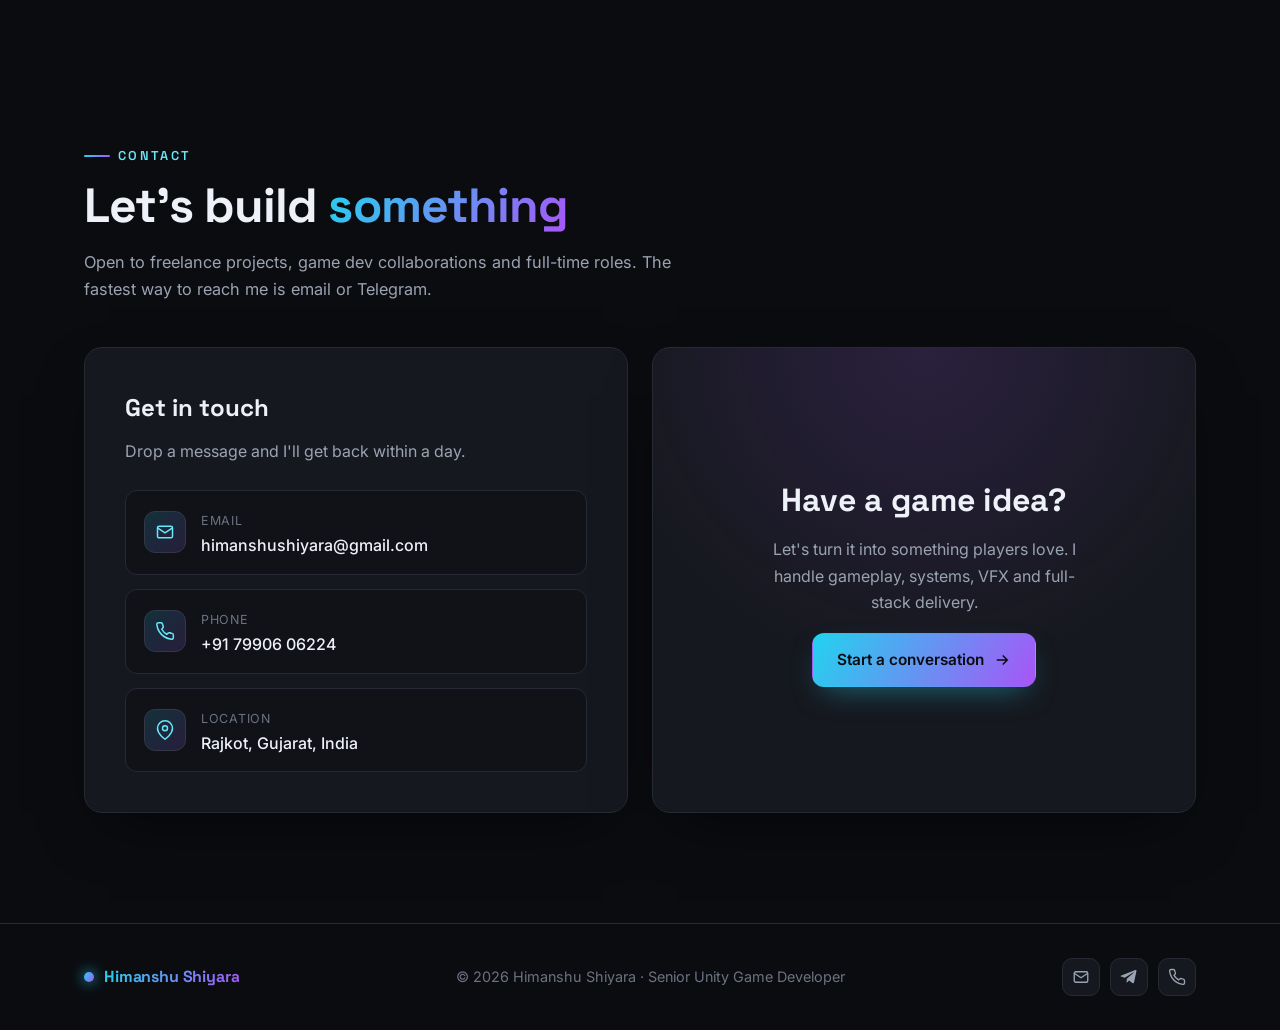
==== commit 9144d81f: "Add multiplayer and networking section to main portfolio Surface the multiplayer work directly in th" ====
--- a/index.html
+++ b/index.html
@@ -5,13 +5,13 @@
     <meta charset="utf-8">
     <title>Himanshu Shiyara — Senior Unity Game Developer</title>
     <meta name="viewport" content="width=device-width, initial-scale=1.0">
-    <meta name="description" content="Himanshu Shiyara — Senior Unity Game Developer with 6+ years shipping mobile & WebGL titles across slot, multiplayer, puzzle and simulation genres. Founder of PlayPuzzles.">
-    <meta name="keywords" content="Unity Developer, Game Developer, C#, WebGL, VFX Artist, PlayPuzzles, Himanshu Shiyara">
+    <meta name="description" content="Himanshu Shiyara — Senior Unity Game Developer with 6+ years shipping mobile & WebGL titles. Server-authoritative multiplayer, realtime sync and persistent player economies across slot, poker, puzzle and simulation genres. Founder of PlayPuzzles.">
+    <meta name="keywords" content="Unity Developer, Unity Multiplayer Developer, Multiplayer Programmer, Server-Authoritative, Realtime Networking, Socket.IO, Game Developer, C#, WebGL, VFX Artist, PlayPuzzles, Himanshu Shiyara">
     <meta name="author" content="Himanshu Shiyara">
 
     <!-- Open Graph -->
     <meta property="og:title" content="Himanshu Shiyara — Senior Unity Game Developer">
-    <meta property="og:description" content="6+ years shipping mobile & WebGL games. Founder of PlayPuzzles — a Telegram crypto tournament gaming platform built solo, end-to-end.">
+    <meta property="og:description" content="6+ years shipping mobile & WebGL games — server-authoritative multiplayer, realtime sync and persistent player economies. Founder of PlayPuzzles, a Telegram crypto tournament platform built solo, end-to-end.">
     <meta property="og:type" content="website">
 
     <link href="img/favicon.ico" rel="icon">
@@ -34,6 +34,7 @@
                 <a href="#home">Home</a>
                 <a href="#about">About</a>
                 <a href="#experience">Experience</a>
+                <a href="#multiplayer">Multiplayer</a>
                 <a href="#skills">Skills</a>
                 <a href="#work">Work</a>
                 <a href="#contact">Contact</a>
@@ -91,6 +92,7 @@
             <div class="about-grid">
                 <div class="about-text reveal">
                     <p>I'm a <strong>Senior Unity Game Developer</strong> based in Rajkot, India, with 6+ years shipping mobile and WebGL titles across slot, multiplayer, puzzle and simulation genres. I work end-to-end — from core C# gameplay systems to VFX, shaders and performance optimization.</p>
+                    <p>A lot of that work has been <strong>realtime and server-authoritative</strong> — multiplayer poker and fish rooms at Gameium, and crypto tournament matchmaking on PlayPuzzles. When real money rides on the outcome, the server owns state and the client only ever sends intent.</p>
                     <p>In 2025 I founded <strong>PlayPuzzles</strong>, a Telegram-based crypto tournament gaming platform, and built it solo — frontend, backend and all game logic — using AI-assisted development tools, growing it through organic, product-led growth.</p>
                     <p>Today I also lead the Game Department at <strong>AllInOneTech Labs</strong>, reviewing and approving 300+ titles across Unity, Cocos2d and Godot, and shipping WebGL games with ad SDKs and monetization for Funox.com.</p>
                 </div>
@@ -213,6 +215,55 @@
         </div>
     </section>
 
+    <!-- ============ MULTIPLAYER ============ -->
+    <section class="section" id="multiplayer">
+        <div class="container">
+            <div class="reveal" style="margin-bottom:44px">
+                <span class="eyebrow">Specialism</span>
+                <h2 class="section-title">Multiplayer &amp; <span class="accent">networking</span></h2>
+                <p class="section-lead">Realtime, server-authoritative systems — multiplayer poker and fish rooms, crypto tournament matchmaking, and player economies where being correct is the same thing as being paid.</p>
+            </div>
+
+            <div class="skills-grid">
+                <div class="skill-card reveal">
+                    <div class="sc-head">
+                        <span class="sc-icon"><svg viewBox="0 0 24 24" fill="none" stroke="currentColor" stroke-width="1.8"><path d="M12 22s8-4 8-10V5l-8-3-8 3v7c0 6 8 10 8 10z"/><path d="m9 12 2 2 4-4"/></svg></span>
+                        <h4>Server-Authoritative Design</h4>
+                    </div>
+                    <p>Outcomes decided on the server, never on the client. That's how I built real-money slot and multiplayer poker titles at Gameium — the client sends intent, the server owns state and validates every move before it counts.</p>
+                    <div class="chips"><span>Authoritative State</span><span>Intent Validation</span><span>Anti-Cheat Rules</span><span>Fair-Play Enforcement</span></div>
+                </div>
+
+                <div class="skill-card reveal">
+                    <div class="sc-head">
+                        <span class="sc-icon"><svg viewBox="0 0 24 24" fill="none" stroke="currentColor" stroke-width="1.8"><circle cx="12" cy="12" r="2"/><path d="M16.2 7.8a6 6 0 0 1 0 8.4M7.8 16.2a6 6 0 0 1 0-8.4M19.1 4.9a10 10 0 0 1 0 14.2M4.9 19.1a10 10 0 0 1 0-14.2"/></svg></span>
+                        <h4>Realtime Sync &amp; Matchmaking</h4>
+                    </div>
+                    <p>Socket.IO backends driving head-to-head tournament play on PlayPuzzles, plus concurrent Poker and fish rooms at Gameium — room lifecycle, player pairing, and clean recovery when someone drops mid-session.</p>
+                    <div class="chips"><span>Socket.IO</span><span>Room Lifecycle</span><span>Matchmaking</span><span>Reconnection Handling</span><span>State Recovery</span></div>
+                </div>
+
+                <div class="skill-card reveal">
+                    <div class="sc-head">
+                        <span class="sc-icon"><svg viewBox="0 0 24 24" fill="none" stroke="currentColor" stroke-width="1.8"><circle cx="9" cy="9" r="6"/><path d="M17.5 10.9a6 6 0 1 1-7.6 7.6"/><path d="M9 6v6M7 8h3.2M7 11h4"/></svg></span>
+                        <h4>Persistent Player Economies</h4>
+                    </div>
+                    <p>Balances, inventories and progression that have to survive a crash or a disconnect. Server-side ledgers on CosmoSlot and a TON wallet ledger on PlayPuzzles, where a dropped transaction is real money gone.</p>
+                    <div class="chips"><span>Server-Side Ledgers</span><span>Transaction Safety</span><span>Wallet Integration</span><span>Progression &amp; XP</span></div>
+                </div>
+
+                <div class="skill-card reveal">
+                    <div class="sc-head">
+                        <span class="sc-icon"><svg viewBox="0 0 24 24" fill="none" stroke="currentColor" stroke-width="1.8"><path d="M3 12h4l3-8 4 16 3-8h4"/></svg></span>
+                        <h4>Latency &amp; Game Feel</h4>
+                    </div>
+                    <p>Networked play only feels good when the waiting is invisible. DoTween-driven animation and optimistic UI to cover the round-trip, tuned on WebGL where the frame budget leaves nowhere to hide.</p>
+                    <div class="chips"><span>Latency Masking</span><span>Optimistic UI</span><span>DoTween</span><span>WebGL Performance</span></div>
+                </div>
+            </div>
+        </div>
+    </section>
+
     <!-- ============ SKILLS ============ -->
     <section class="section" id="skills">
         <div class="container">
@@ -244,7 +295,7 @@
                         <span class="sc-icon"><svg viewBox="0 0 24 24" fill="none" stroke="currentColor" stroke-width="1.8"><ellipse cx="12" cy="5" rx="9" ry="3"/><path d="M3 5v14c0 1.7 4 3 9 3s9-1.3 9-3V5"/><path d="M3 12c0 1.7 4 3 9 3s9-1.3 9-3"/></svg></span>
                         <h4>Backend &amp; Integration</h4>
                     </div>
-                    <div class="chips"><span>Socket.IO</span><span>API Integration</span><span>Database Design</span><span>Firebase</span><span>TON Blockchain</span></div>
+                    <div class="chips"><span>Socket.IO</span><span>Server-Authoritative Design</span><span>Realtime State Sync</span><span>API Integration</span><span>Database Design</span><span>Firebase</span><span>TON Blockchain</span></div>
                 </div>
 
                 <div class="skill-card reveal">
@@ -350,4 +401,4 @@
     <script src="js/main.js"></script>
 </body>
 
-</html>
+</html>
--- a/css/style.css
+++ b/css/style.css
@@ -278,6 +278,7 @@
 .skill-card .sc-icon { width: 42px; height: 42px; border-radius: 11px; display: grid; place-items: center; background: linear-gradient(135deg, rgba(34,211,238,.16), rgba(168,85,247,.16)); border: 1px solid var(--border-lit); }
 .skill-card .sc-icon svg { width: 22px; height: 22px; color: var(--cyan-soft); }
 .skill-card h4 { font-family: var(--font-head); font-size: 1.05rem; font-weight: 600; }
+.skill-card p { color: var(--text-mut); font-size: .93rem; line-height: 1.7; margin-bottom: 16px; }
 .chips { display: flex; flex-wrap: wrap; gap: 8px; }
 .chips span { font-size: .84rem; padding: 6px 13px; border-radius: 9px; background: var(--surface-2); border: 1px solid var(--border); color: var(--text-mut); transition: .2s; }
 .chips span:hover { color: var(--text); border-color: var(--cyan); }
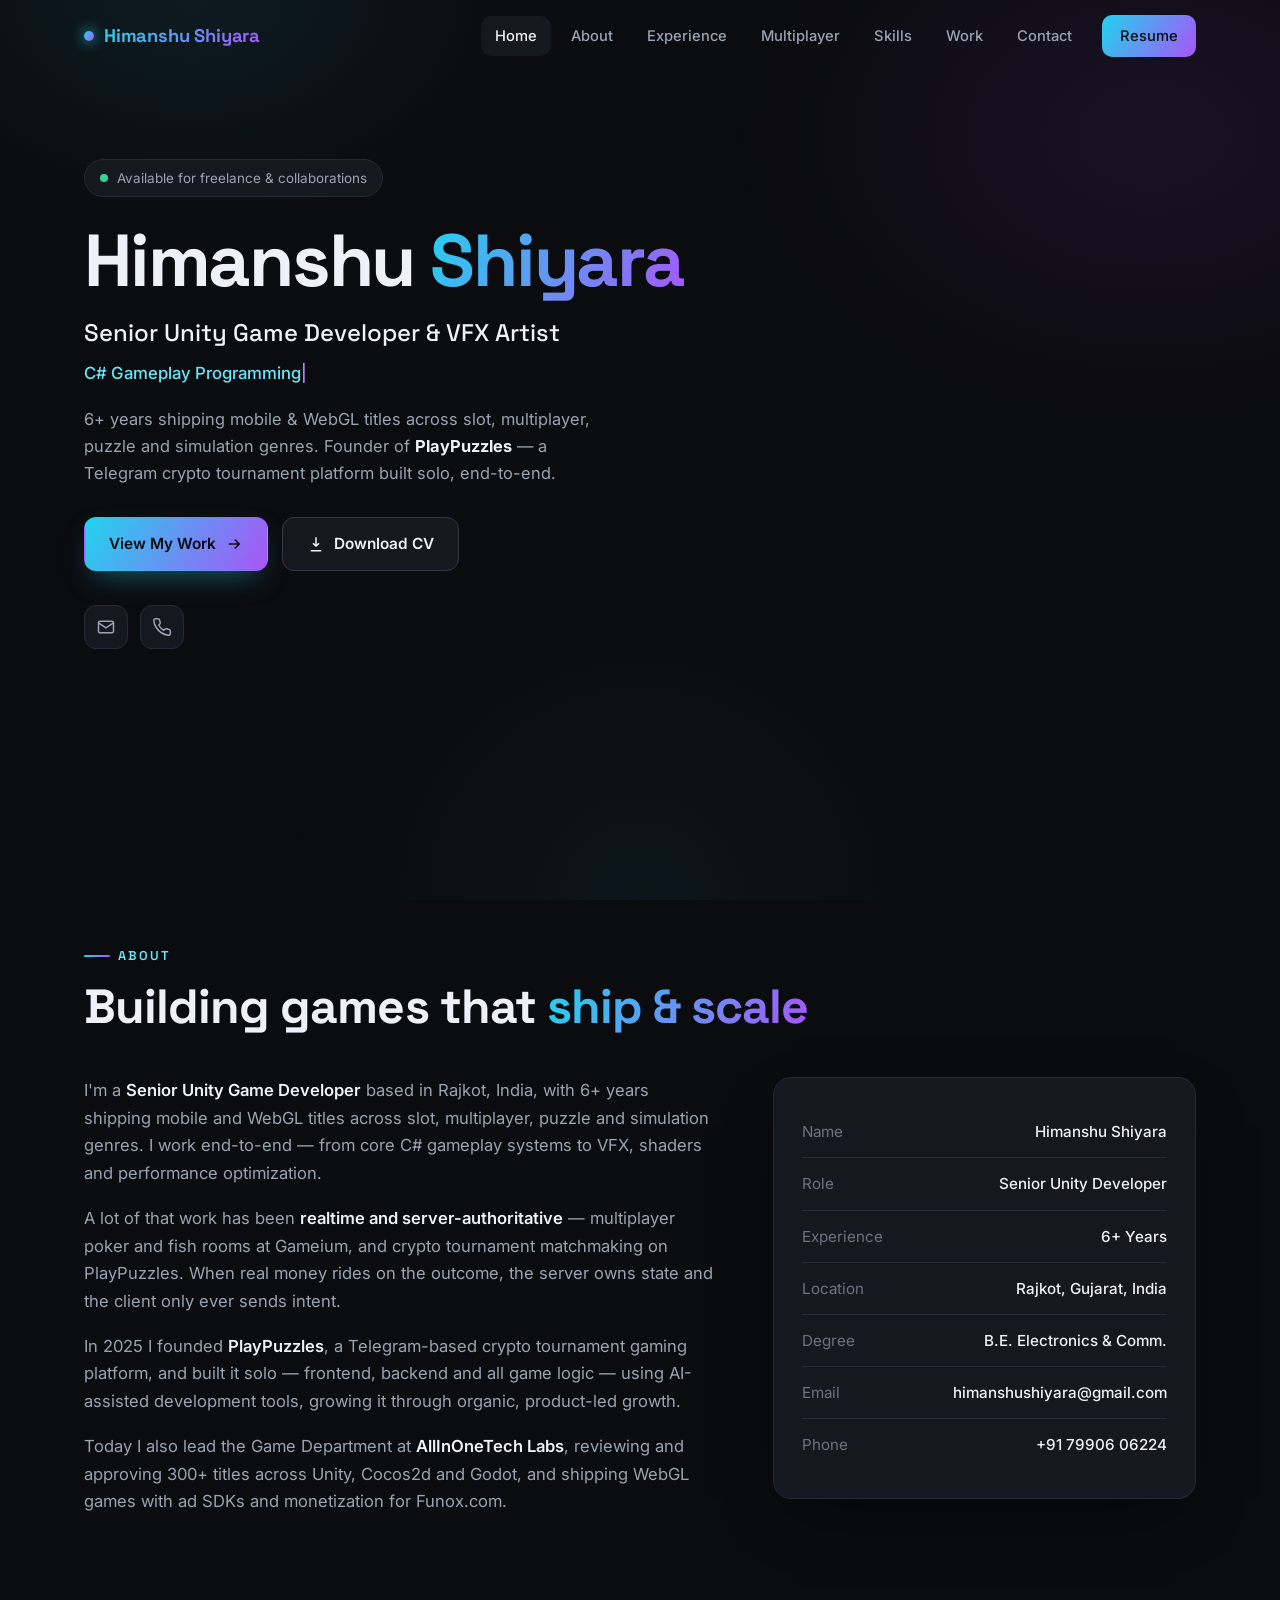
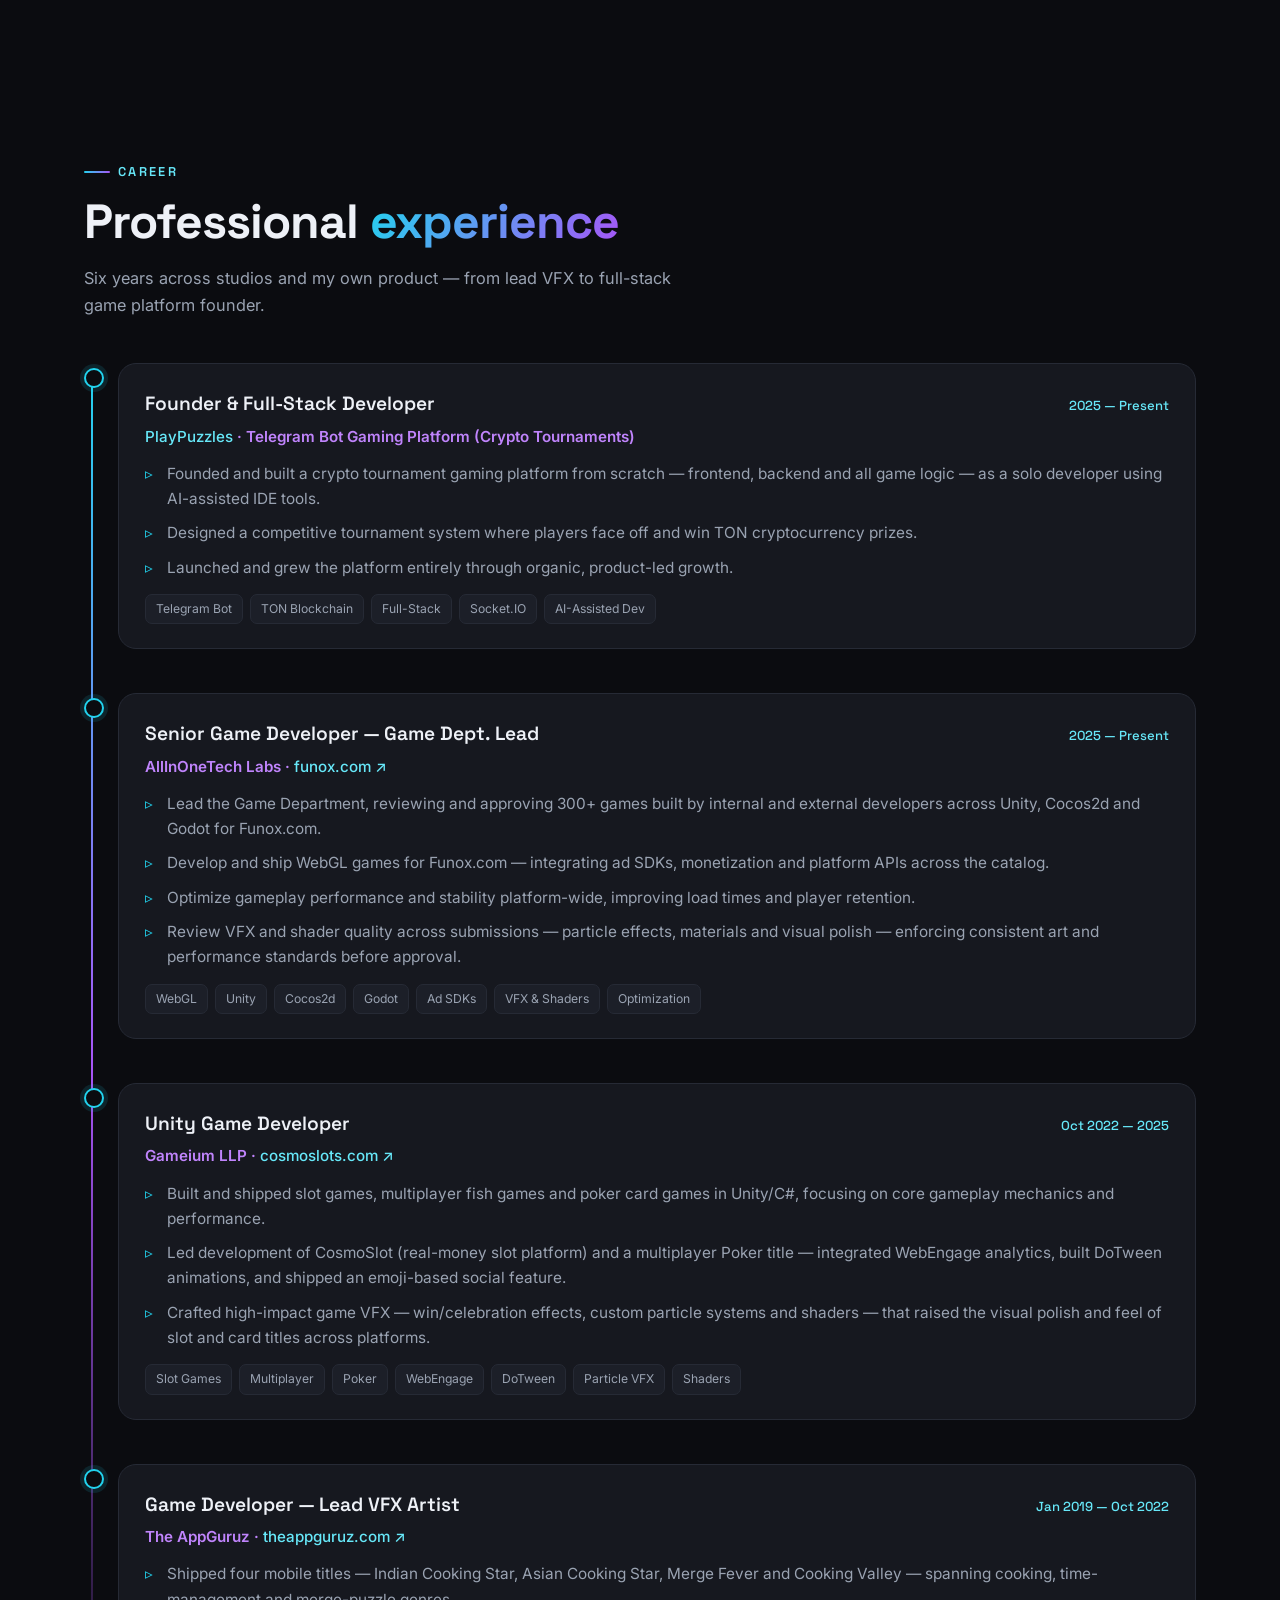
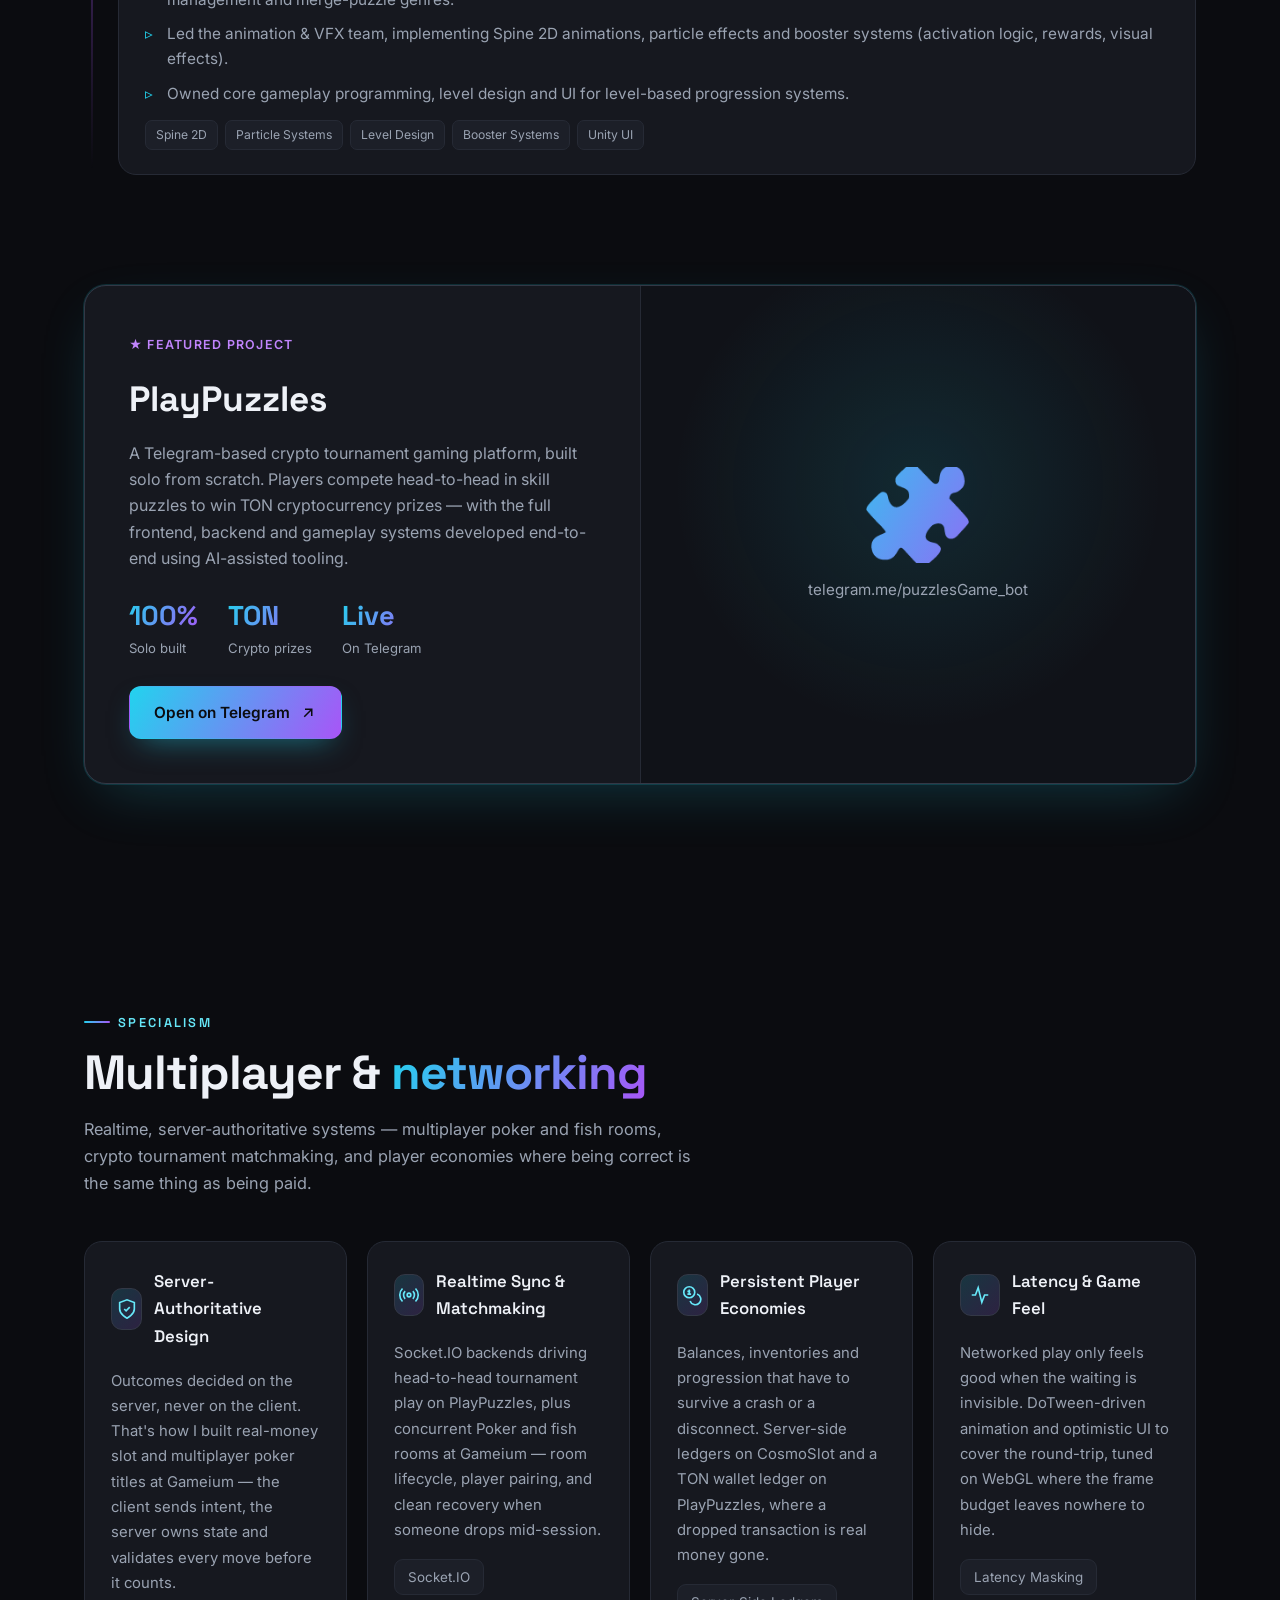
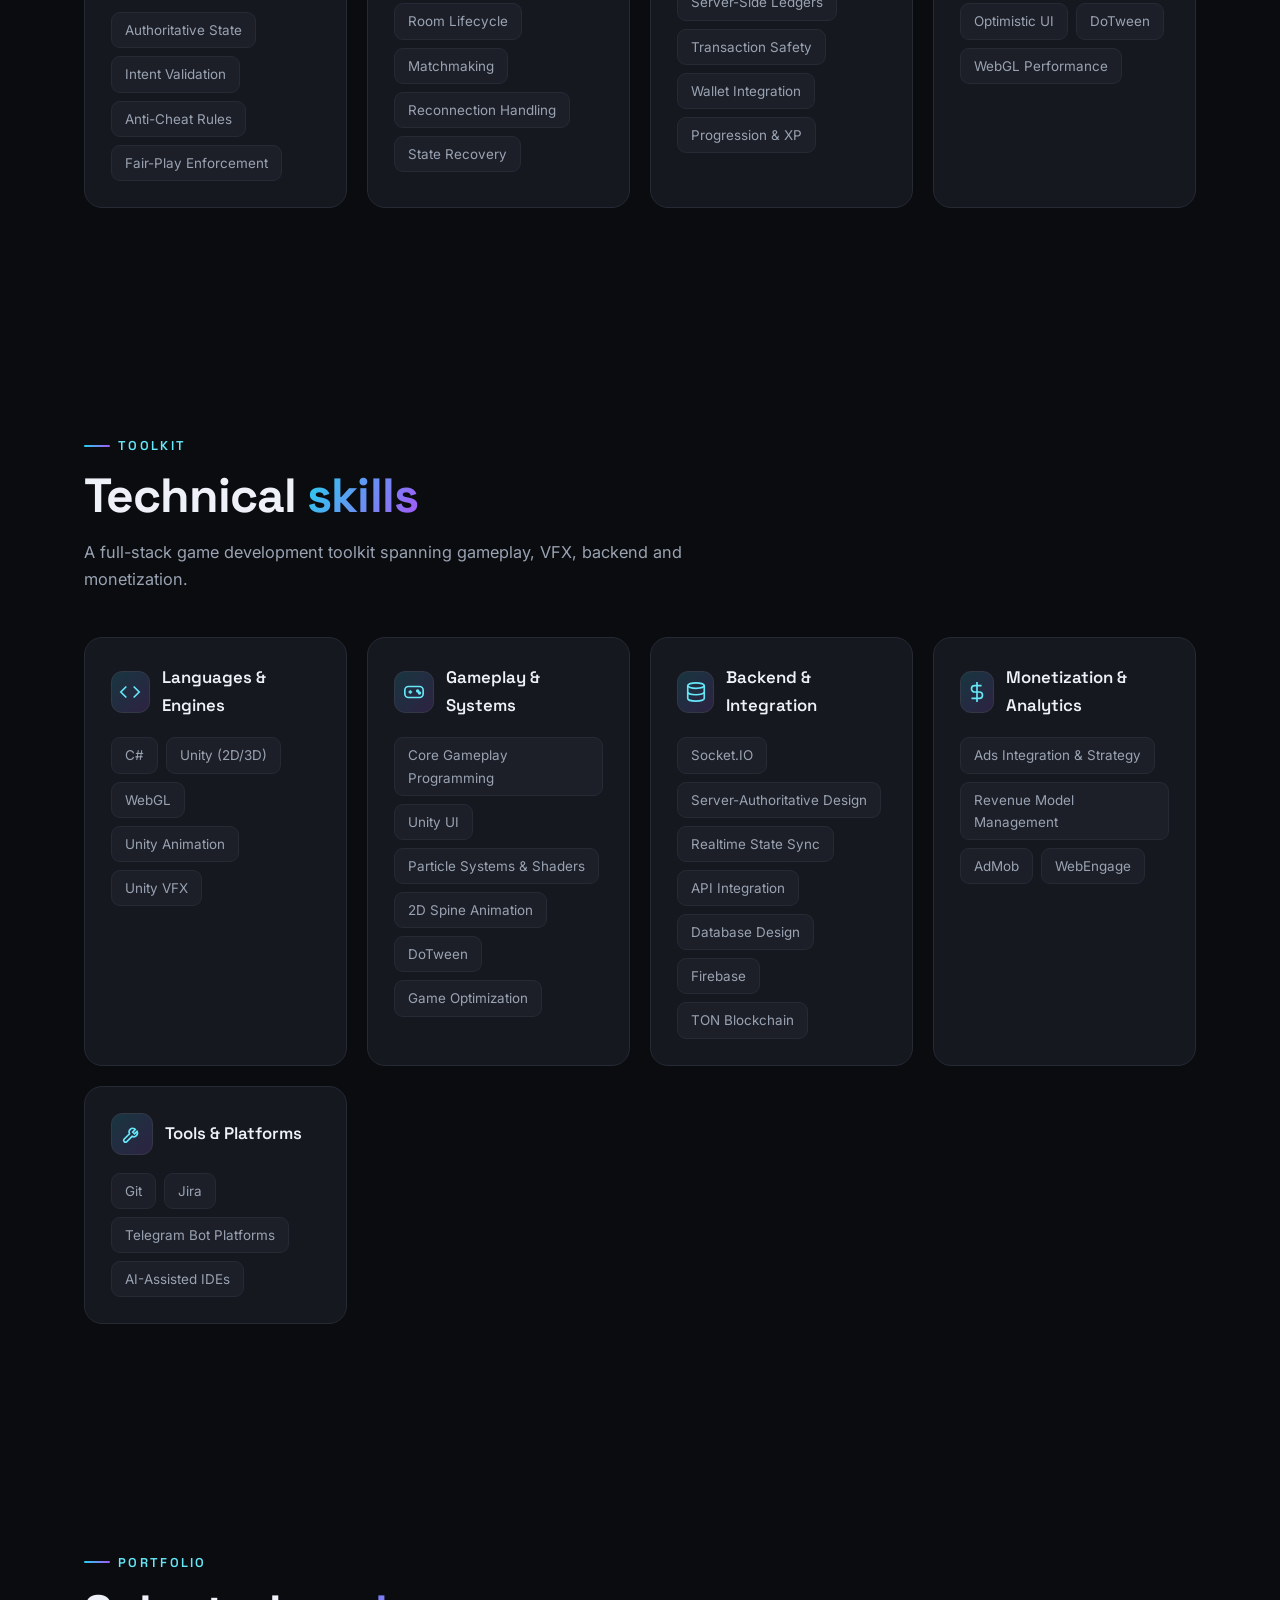
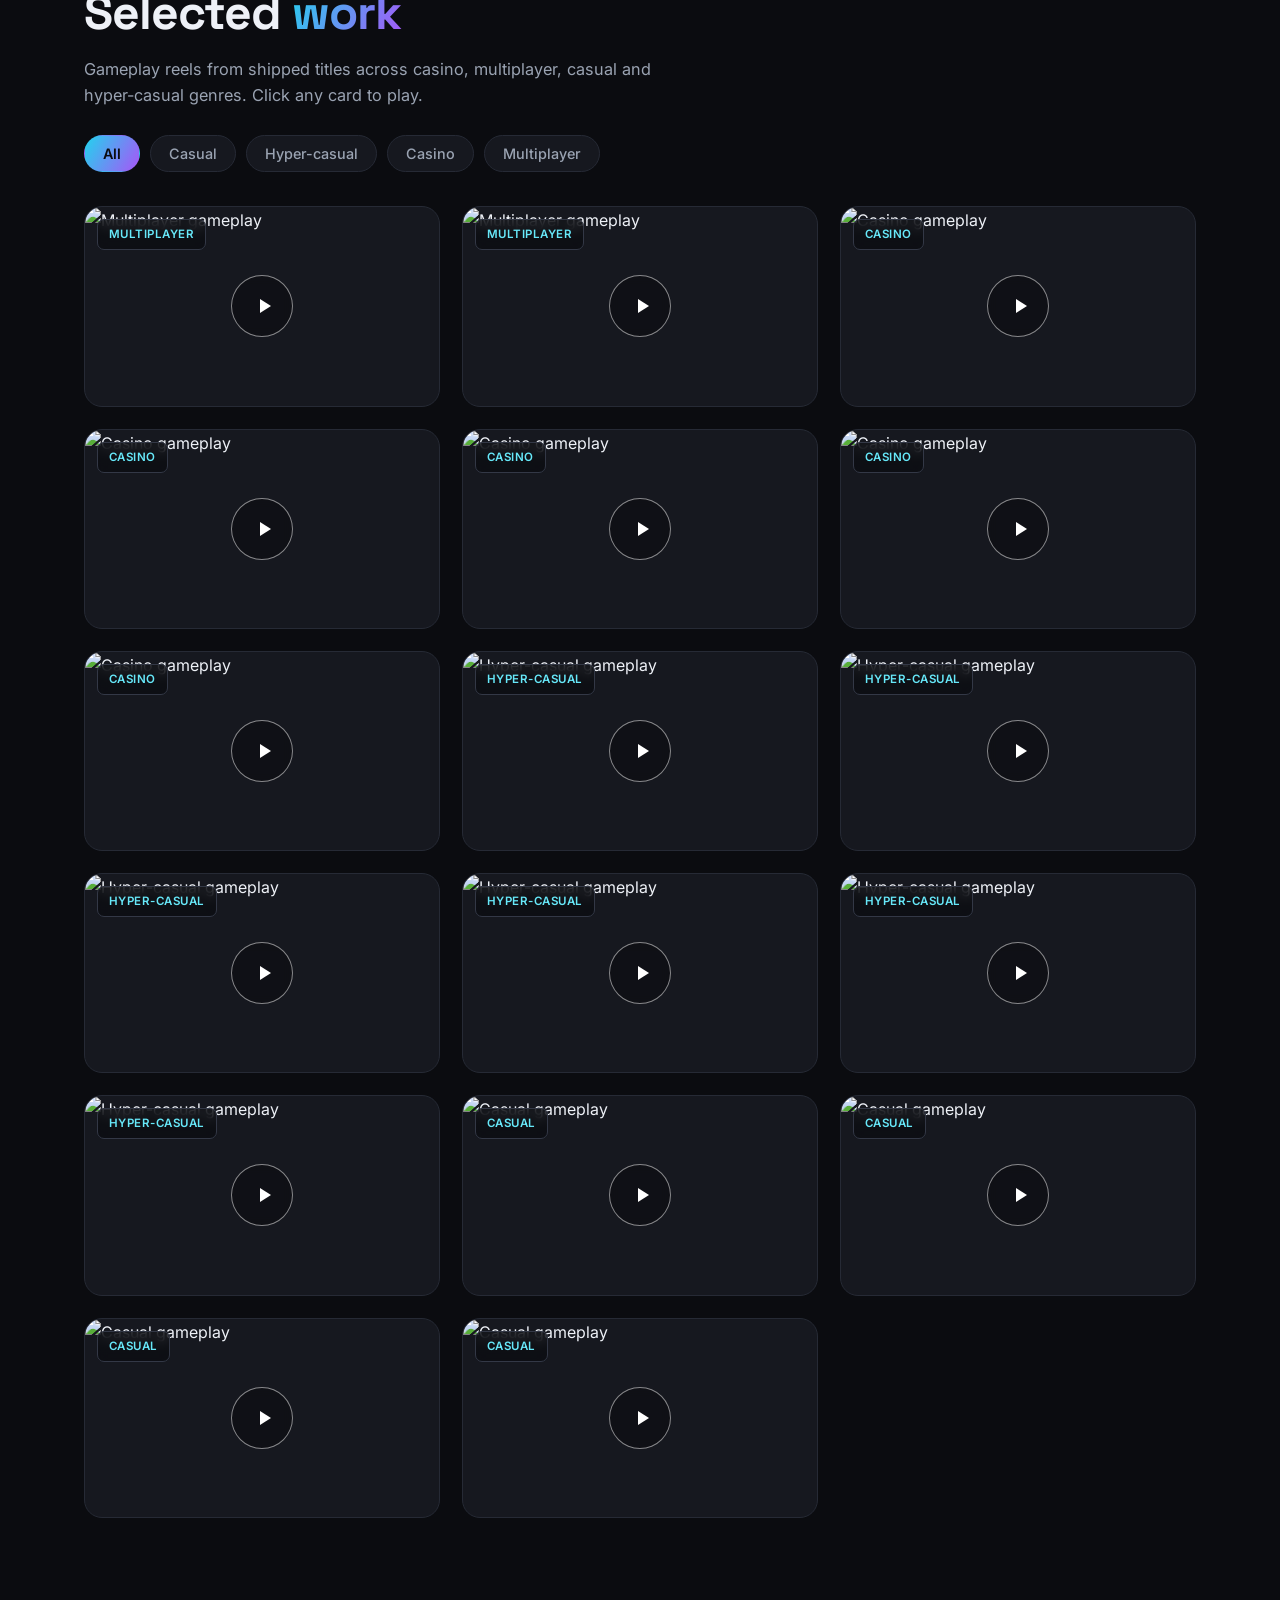
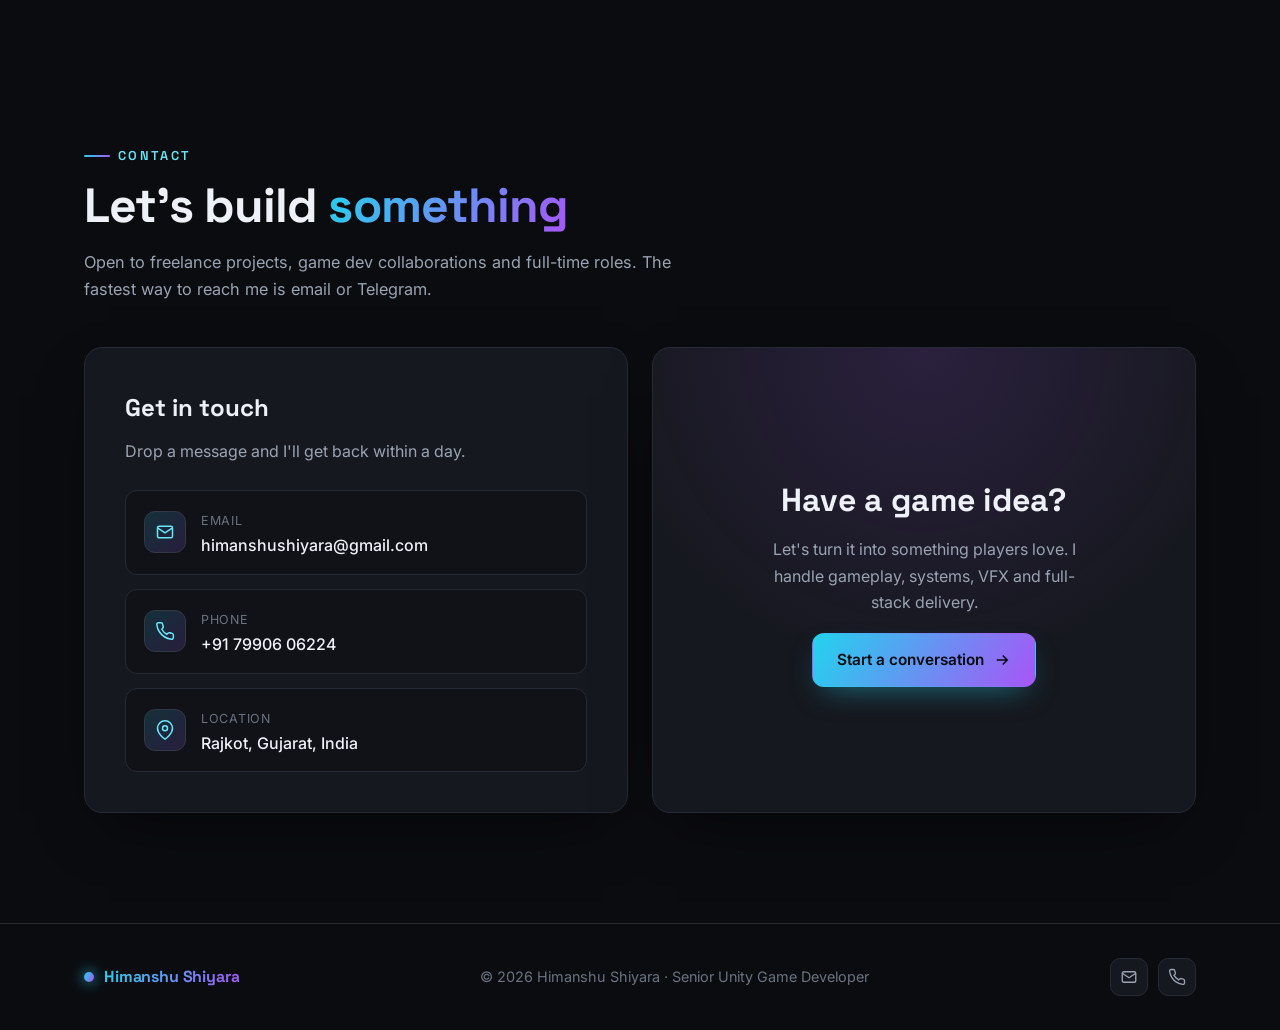
==== commit 58c043ca: "Remove Telegram icon from hero and footer socials The PlayPuzzles bot link is a product, not a perso" ====
--- a/index.html
+++ b/index.html
@@ -38,7 +38,7 @@
                 <a href="#skills">Skills</a>
                 <a href="#work">Work</a>
                 <a href="#contact">Contact</a>
-                <a href="https://drive.google.com/file/d/1QdUBRCe1cQL1dG8ZaQCVVg2EZxk9h9DH/view?usp=sharing" target="_blank" rel="noopener" class="nav-cta">Resume</a>
+                <a href="HimanshuResume.pdf" target="_blank" rel="noopener" class="nav-cta">Resume</a>
             </div>
             <button class="nav-toggle" id="navToggle" aria-label="Toggle menu">
                 <span></span><span></span><span></span>
@@ -61,7 +61,7 @@
                             View My Work
                             <svg viewBox="0 0 24 24" width="18" height="18" fill="none" stroke="currentColor" stroke-width="2"><path d="M5 12h14M13 6l6 6-6 6"/></svg>
                         </a>
-                        <a href="https://drive.google.com/file/d/1QdUBRCe1cQL1dG8ZaQCVVg2EZxk9h9DH/view?usp=sharing" target="_blank" rel="noopener" class="btn btn-ghost">
+                        <a href="HimanshuResume.pdf" target="_blank" rel="noopener" class="btn btn-ghost">
                             <svg viewBox="0 0 24 24" width="18" height="18" fill="none" stroke="currentColor" stroke-width="2"><path d="M12 3v12m0 0l-4-4m4 4l4-4M5 21h14"/></svg>
                             Download CV
                         </a>
@@ -69,9 +69,6 @@
                     <div class="hero-socials">
                         <a href="mailto:himanshushiyara@gmail.com" aria-label="Email" title="Email">
                             <svg viewBox="0 0 24 24" fill="none" stroke="currentColor" stroke-width="1.8"><rect x="3" y="5" width="18" height="14" rx="2"/><path d="m3 7 9 6 9-6"/></svg>
-                        </a>
-                        <a href="https://telegram.me/puzzlesGame_bot" target="_blank" rel="noopener" aria-label="Telegram — PlayPuzzles" title="PlayPuzzles on Telegram">
-                            <svg viewBox="0 0 24 24" fill="currentColor"><path d="M21.9 4.3 18.7 19.4c-.24 1.06-.87 1.32-1.76.82l-4.86-3.58-2.35 2.26c-.26.26-.48.48-.98.48l.35-4.94 9-8.13c.39-.35-.08-.54-.61-.19L6.36 12.9l-4.79-1.5c-1.04-.32-1.06-1.04.22-1.54l18.72-7.22c.87-.32 1.63.2 1.35 1.66z"/></svg>
                         </a>
                         <a href="tel:+917990606224" aria-label="Phone" title="Call">
                             <svg viewBox="0 0 24 24" fill="none" stroke="currentColor" stroke-width="1.8"><path d="M22 16.9v3a2 2 0 0 1-2.2 2 19.8 19.8 0 0 1-8.6-3 19.5 19.5 0 0 1-6-6 19.8 19.8 0 0 1-3-8.6A2 2 0 0 1 4.1 2h3a2 2 0 0 1 2 1.7c.1.9.35 1.8.7 2.6a2 2 0 0 1-.45 2.1L8.1 9.9a16 16 0 0 0 6 6l1.5-1.3a2 2 0 0 1 2.1-.45c.83.35 1.7.6 2.6.7a2 2 0 0 1 1.7 2z"/></svg>
@@ -388,7 +385,6 @@
             <p>© <span id="year"></span> Himanshu Shiyara · Senior Unity Game Developer</p>
             <div class="footer-socials">
                 <a href="mailto:himanshushiyara@gmail.com" aria-label="Email"><svg viewBox="0 0 24 24" fill="none" stroke="currentColor" stroke-width="1.8"><rect x="3" y="5" width="18" height="14" rx="2"/><path d="m3 7 9 6 9-6"/></svg></a>
-                <a href="https://telegram.me/puzzlesGame_bot" target="_blank" rel="noopener" aria-label="Telegram"><svg viewBox="0 0 24 24" fill="currentColor"><path d="M21.9 4.3 18.7 19.4c-.24 1.06-.87 1.32-1.76.82l-4.86-3.58-2.35 2.26c-.26.26-.48.48-.98.48l.35-4.94 9-8.13c.39-.35-.08-.54-.61-.19L6.36 12.9l-4.79-1.5c-1.04-.32-1.06-1.04.22-1.54l18.72-7.22c.87-.32 1.63.2 1.35 1.66z"/></svg></a>
                 <a href="tel:+917990606224" aria-label="Phone"><svg viewBox="0 0 24 24" fill="none" stroke="currentColor" stroke-width="1.8"><path d="M22 16.9v3a2 2 0 0 1-2.2 2 19.8 19.8 0 0 1-8.6-3 19.5 19.5 0 0 1-6-6 19.8 19.8 0 0 1-3-8.6A2 2 0 0 1 4.1 2h3a2 2 0 0 1 2 1.7c.1.9.35 1.8.7 2.6a2 2 0 0 1-.45 2.1L8.1 9.9a16 16 0 0 0 6 6l1.5-1.3a2 2 0 0 1 2.1-.45c.83.35 1.7.6 2.6.7a2 2 0 0 1 1.7 2z"/></svg></a>
             </div>
         </div>
